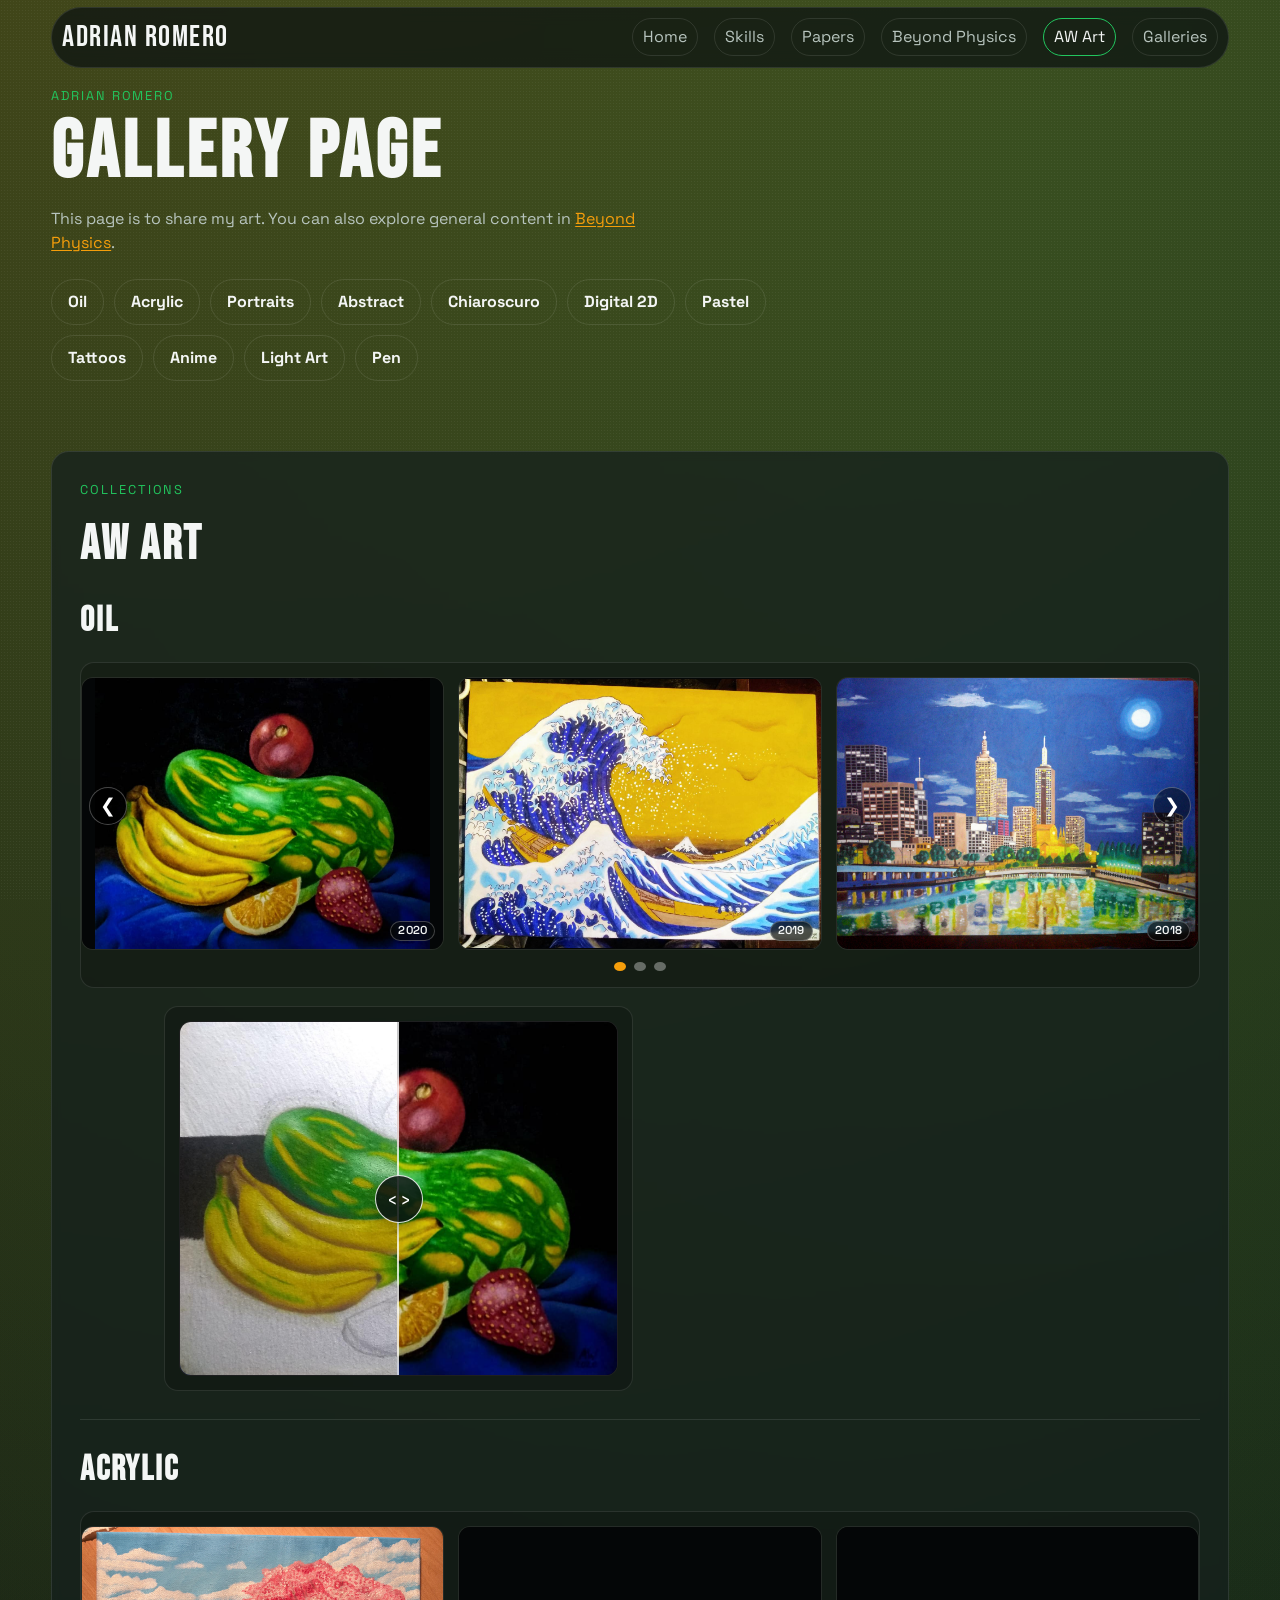
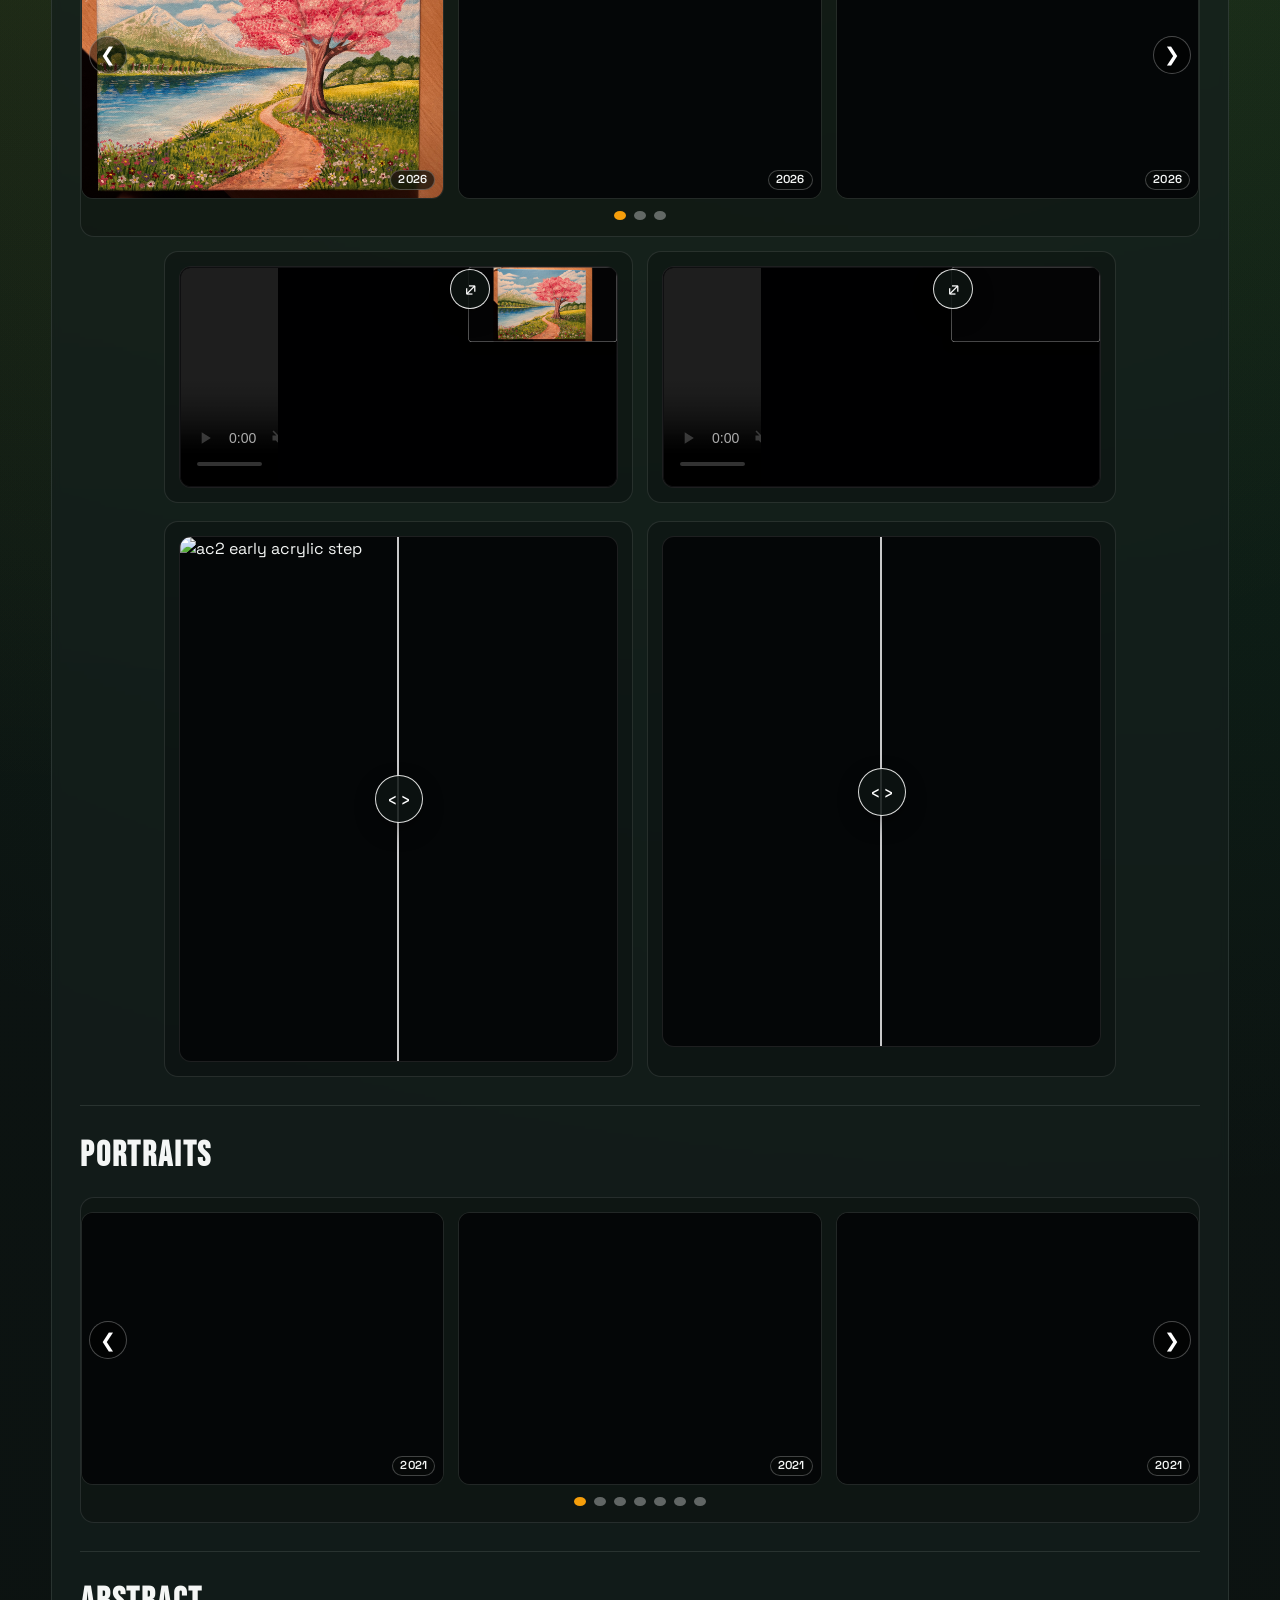
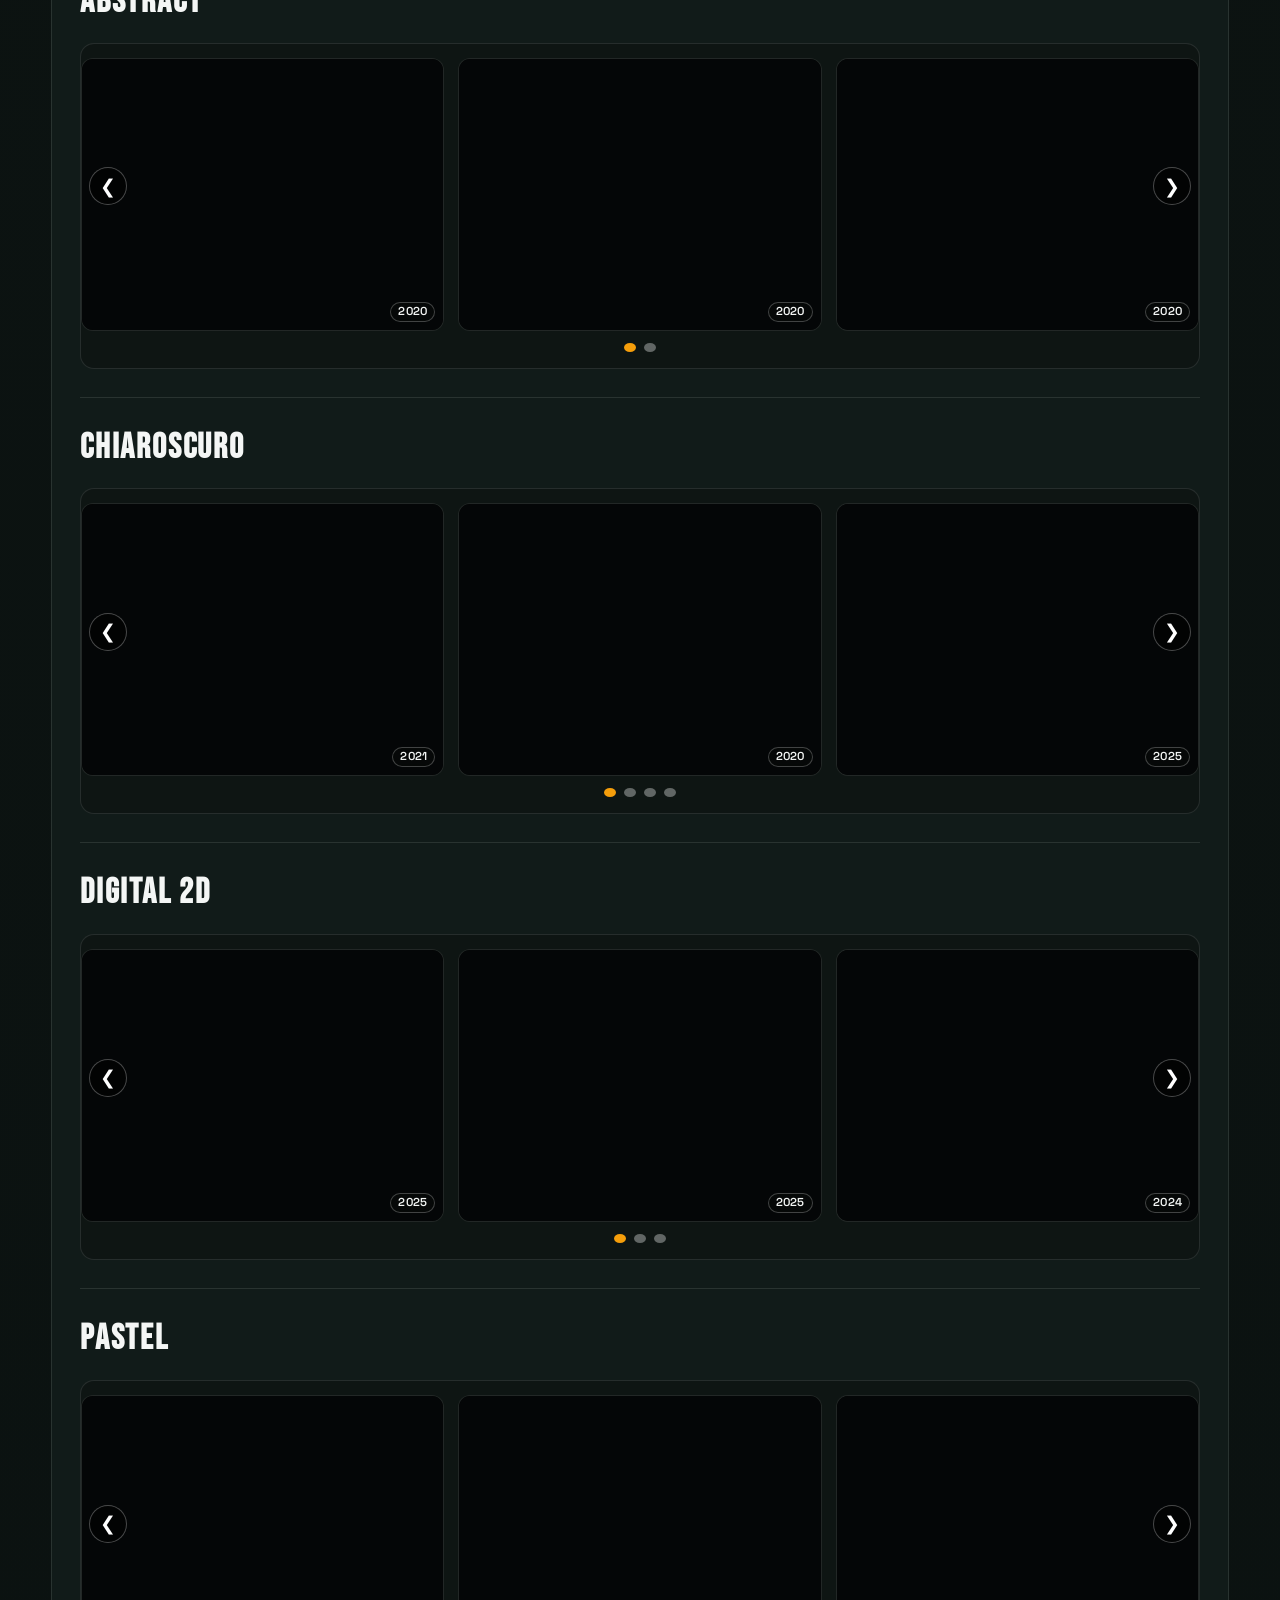
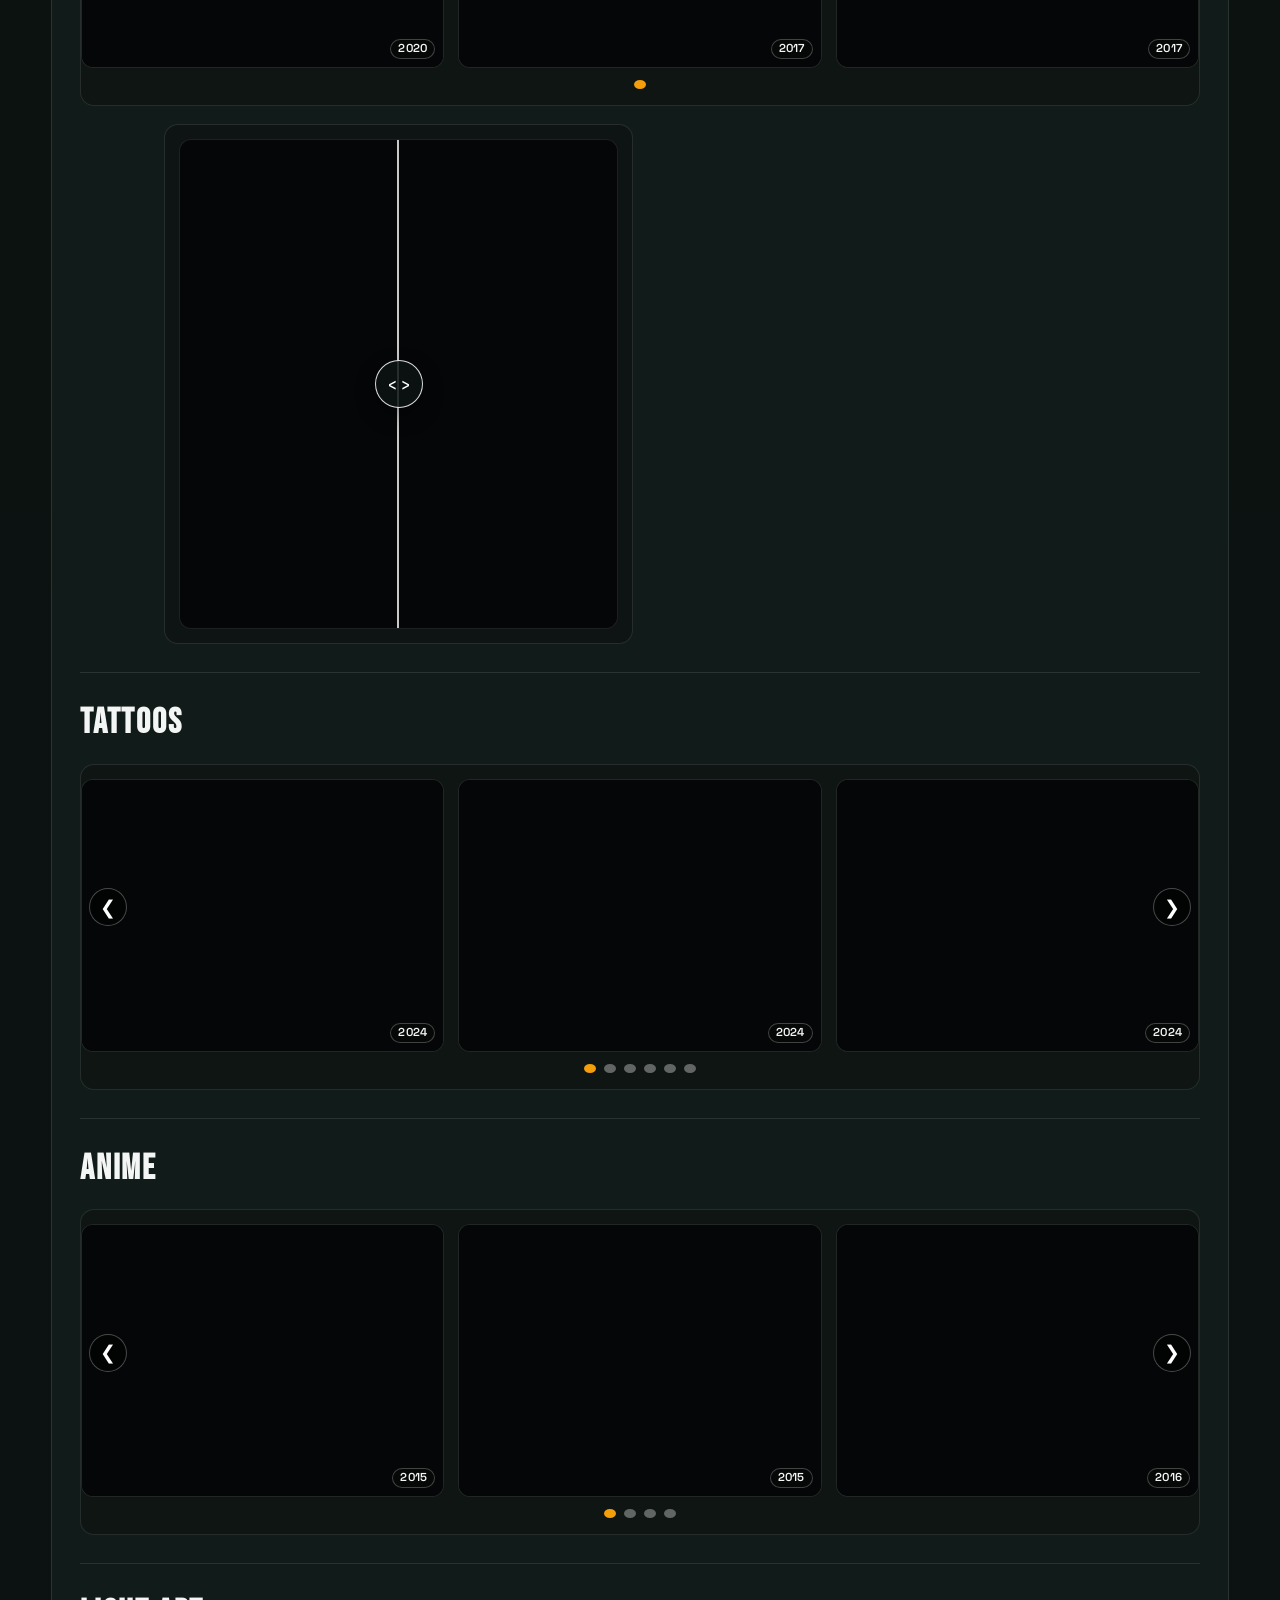
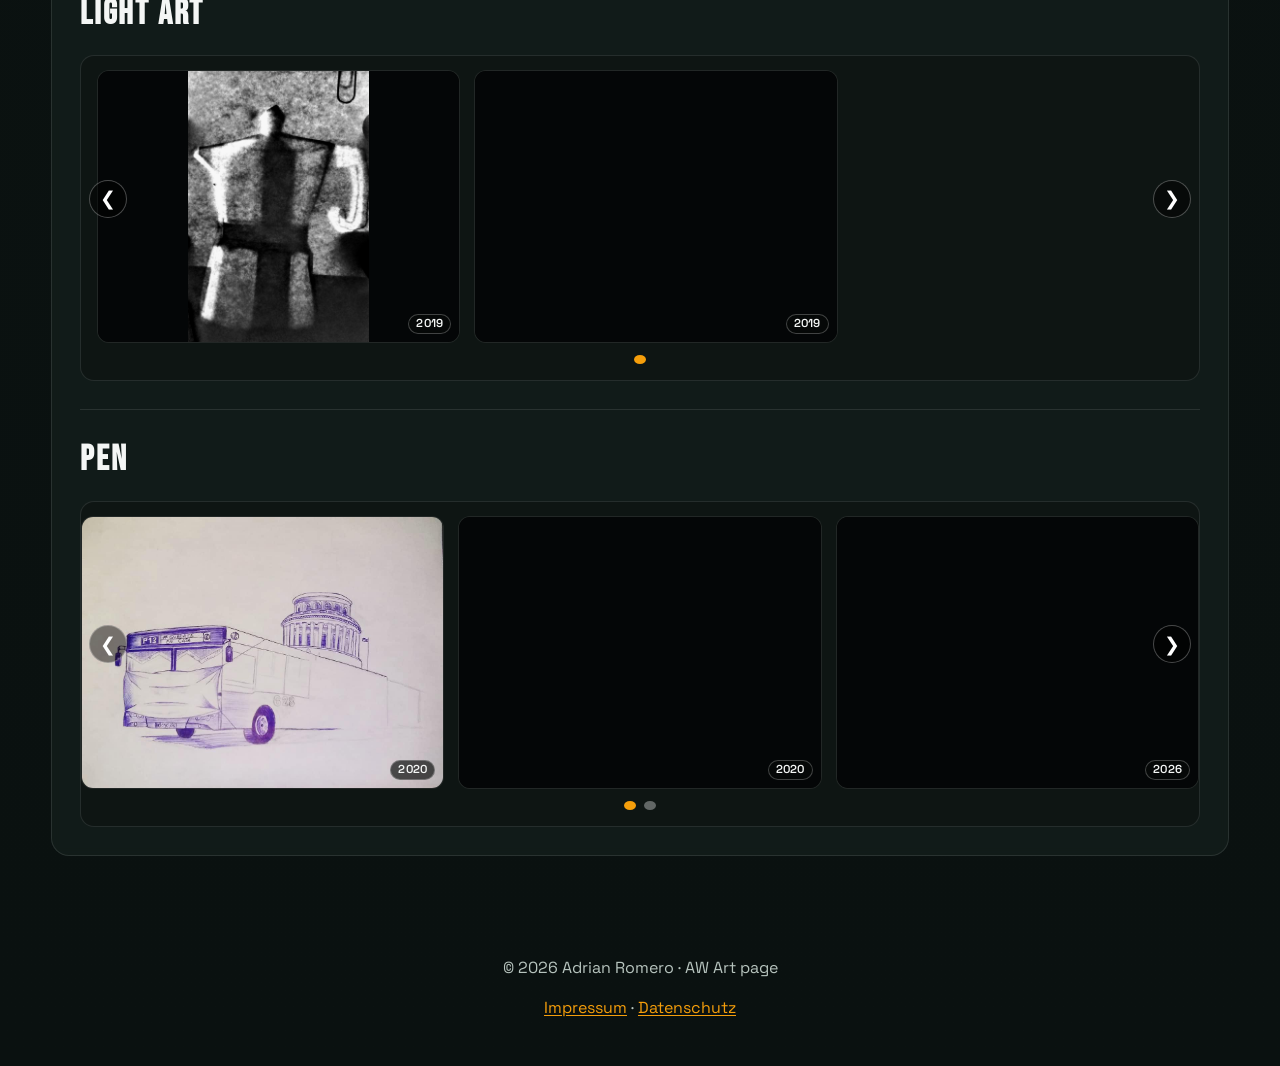
==== arte.html @ 5d820981 "Add files via upload" ====
﻿<!doctype html>
<html lang="en">
<head>
  <meta charset="UTF-8" />
  <meta name="viewport" content="width=device-width, initial-scale=1.0" />
  <title>Adrian Romero | Gallery</title>
  <link rel="preconnect" href="https://fonts.googleapis.com" />
  <link rel="preconnect" href="https://fonts.gstatic.com" crossorigin />
  <link href="https://fonts.googleapis.com/css2?family=Bebas+Neue&family=Space+Grotesk:wght@400;500;700&display=swap" rel="stylesheet" />
  <link rel="stylesheet" href="styles.css?v=20260313-2" />
  <script src="script.js?v=20260220-1" defer></script>
</head>
<body>
  <div class="noise"></div>

  <header class="hero" id="home">
    <nav class="topbar">
      <a class="logo" href="index.html">Adrian Romero</a>
      <div class="menu">
        <a href="index.html">Home</a>
        <a href="skills.html">Skills</a>
        <a href="index.html#papers">Papers</a>
        <a href="beyond-physics.html">Beyond Physics</a>
        <a class="active" href="arte.html">AW Art</a>
        <a href="#galleries">Galleries</a>
      </div>
    </nav>

    <div class="hero-content reveal">
      <p class="eyebrow">Adrian Romero</p>
      <h1>Gallery page</h1>
      <p class="lead">
        This page is to share my art. You can also explore general content in <a class="text-link" href="beyond-physics.html">Beyond Physics</a>.
      </p>
      <div class="button-row">
        <a class="btn btn-ghost" href="#oil">Oil</a>
        <a class="btn btn-ghost" href="#acrylic">Acrylic</a>
        <a class="btn btn-ghost" href="#portraits">Portraits</a>
        <a class="btn btn-ghost" href="#abstract">Abstract</a>
        <a class="btn btn-ghost" href="#chiaroscuro">Chiaroscuro</a>
        <a class="btn btn-ghost" href="#digital-2d">Digital 2D</a>
        <a class="btn btn-ghost" href="#pastel">Pastel</a>
        <a class="btn btn-ghost" href="#tattoos">Tattoos</a>
        <a class="btn btn-ghost" href="#anime">Anime</a>
        <a class="btn btn-ghost" href="#light-art">Light Art</a>
        <a class="btn btn-ghost" href="#pen">Pen</a>
      </div>
    </div>
  </header>

  <main>
    <section class="section reveal" id="galleries">
      <div class="section-heading">
        <p class="eyebrow">Collections</p>
        <h2>AW ART</h>
      </div>

      <div class="gallery-list">
        <article class="gallery-block gallery-chiaroscuro" id="oil">
          <div class="section-heading">
            <h2>Oil</h2>
          </div>
          <div class="carousel" data-autoplay="1800">
            <div class="carousel-window">
              <div class="track">
                <article class="card" data-year="2020"><img data-src="oil3.jpg" src="[data-uri]" alt="Oil 3" loading="lazy" decoding="async" fetchpriority="low" /></article>
                <article class="card" data-year="2019"><img data-src="oil1.jpeg" src="[data-uri]" alt="Oil 1" loading="lazy" decoding="async" fetchpriority="low" /></article>
                <article class="card" data-year="2018"><img data-src="oil2.jpg" src="[data-uri]" alt="Oil 2" loading="lazy" decoding="async" fetchpriority="low" /></article>
                <article class="card" data-year="2018"><img data-src="oil4.jpeg" src="[data-uri]" alt="Oil 2" loading="lazy" decoding="async" fetchpriority="low" /></article>
 
              </div>
            </div>
            <button class="control prev" type="button" aria-label="Previous slide">&#10094;</button>
            <button class="control next" type="button" aria-label="Next slide">&#10095;</button>
            <div class="dots" aria-hidden="true"></div>
          </div>

          <div class="acrylic-process-grid">
            <div class="acrylic-process-compare">
           
              <div class="image-compare" data-start="50">
                <img class="image-compare-after" src="oil3.jpg" alt="ac2 final acrylic painting" loading="lazy" decoding="async" fetchpriority="low" />
                <div class="image-compare-before-wrap">
                  <img class="image-compare-before" src="oil3a.jpeg" alt="ac2 early acrylic step" loading="lazy" decoding="async" fetchpriority="low" />
                </div>
                <input class="image-compare-range" type="range" min="0" max="100" value="50" aria-label="Compare ac2 acrylic process images" />
                <div class="image-compare-handle" aria-hidden="true"></div>
              </div>
            </div>

            
          </div>


        </article>

        <article class="gallery-block gallery-chiaroscuro" id="acrylic">
          <div class="section-heading">
            <h2>Acrylic</h2>
          </div>

          
          <div class="carousel" data-autoplay="1800">
            <div class="carousel-window">
              <div class="track">
                <article class="card" data-year="2026"><img data-src="ac7.jpg" src="[data-uri]" alt="Acrylic 5" loading="lazy" decoding="async" fetchpriority="low" /></article>
                <article class="card" data-year="2026"><img data-src="ac6.jpg" src="[data-uri]" alt="Acrylic 4" loading="lazy" decoding="async" fetchpriority="low" /></article>
                <article class="card" data-year="2026"><img data-src="ac2b.jpeg" src="[data-uri]" alt="Acrylic 2" loading="lazy" decoding="async" fetchpriority="low" /></article>
                <article class="card" data-year="2025"><img data-src="ac1.jpeg" src="[data-uri]" alt="Acrylic 1" loading="lazy" decoding="async" fetchpriority="low" /></article>
                <article class="card" data-year="2025"><img data-src="ac5.jpeg" src="[data-uri]" alt="Acrylic 3" loading="lazy" decoding="async" fetchpriority="low" /></article>
              </div>
            </div>
            <button class="control prev" type="button" aria-label="Previous slide">&#10094;</button>
            <button class="control next" type="button" aria-label="Next slide">&#10095;</button>
            <div class="dots" aria-hidden="true"></div>
          </div>


          <div class="acrylic-media-compare-grid">
            <div class="acrylic-media-compare-test">
              <div class="acrylic-process-compare">
                <div class="video-overlay-compare" data-overlay-start="100">
                  <video class="video-overlay-base acrylic-video" controls preload="metadata" playsinline muted>
                    <source src="ac7.mp4" type="video/mp4" />
                    Your browser does not support the video tag.
                  </video>
                  <img class="video-overlay-image" src="ac7.jpg" alt="Acrylic reference image" loading="lazy" decoding="async" fetchpriority="low" />
                  <input class="video-overlay-range image-compare-range" type="range" min="0" max="100" value="100" aria-label="Ajustar tamaño de imagen sobre video" />
                  <div class="video-overlay-handle image-compare-handle" aria-hidden="true"></div>
                </div>
              </div>
            </div>

            <div class="acrylic-media-compare-test">
              <div class="acrylic-process-compare">
                <div class="video-overlay-compare" data-overlay-start="100">
                  <video class="video-overlay-base acrylic-video" controls preload="metadata" playsinline muted>
                    <source src="oilv2.mp4" type="video/mp4" />
                    Your browser does not support the video tag.
                  </video>
                  <img class="video-overlay-image" src="ac6.jpg" alt="Acrylic reference image" loading="lazy" decoding="async" fetchpriority="low" />
                  <input class="video-overlay-range image-compare-range" type="range" min="0" max="100" value="100" aria-label="Ajustar tamaño de imagen sobre video" />
                  <div class="video-overlay-handle image-compare-handle" aria-hidden="true"></div>
                </div>
              </div>
            </div>
          </div>


          <div class="acrylic-process-grid">
            <div class="acrylic-process-compare">
           
              <div class="image-compare" data-start="50">
                <img class="image-compare-after" src="ac2b.jpeg" alt="ac2 final acrylic painting" loading="lazy" decoding="async" fetchpriority="low" />
                <div class="image-compare-before-wrap">
                  <img class="image-compare-before" src="ac2a.jpeg" alt="ac2 early acrylic step" loading="lazy" decoding="async" fetchpriority="low" />
                </div>
                <input class="image-compare-range" type="range" min="0" max="100" value="50" aria-label="Compare ac2 acrylic process images" />
                <div class="image-compare-handle" aria-hidden="true"></div>
              </div>
            </div>

            <div class="acrylic-process-compare">
            
              <div class="image-compare" data-start="50">
                <img class="image-compare-after" src="ac1.jpeg" alt="ac1 final acrylic painting" loading="lazy" decoding="async" fetchpriority="low" />
                <div class="image-compare-before-wrap">
                  <img class="image-compare-before" src="ac1a.jpeg" alt="ac1 early acrylic step" loading="lazy" decoding="async" fetchpriority="low" />
                </div>
                <input class="image-compare-range" type="range" min="0" max="100" value="50" aria-label="Compare ac1 acrylic process images" />
                <div class="image-compare-handle" aria-hidden="true"></div>
              </div>
            </div>
          </div>

          

          

          
        </article>

        <article class="gallery-block gallery-chiaroscuro" id="portraits">
          <div class="section-heading">
            <h2>Portraits</h2>
          </div>
          <div class="carousel" data-autoplay="1800">
            <div class="carousel-window">
              <div class="track">
                <article class="card" data-year="2021"><img data-src="po1.jpg" src="[data-uri]" alt="Portraits 1" loading="lazy" decoding="async" fetchpriority="low" /></article>
                <article class="card" data-year="2021"><img data-src="po2.jpg" src="[data-uri]" alt="Portraits 2" loading="lazy" decoding="async" fetchpriority="low" /></article>
                <article class="card" data-year="2021"><img data-src="po3.jpg" src="[data-uri]" alt="Portraits 3" loading="lazy" decoding="async" fetchpriority="low" /></article>
                <article class="card" data-year="2021"><img data-src="po4.jpg" src="[data-uri]" alt="Portraits 4" loading="lazy" decoding="async" fetchpriority="low" /></article>
                <article class="card" data-year="2021"><img data-src="po5.jpg" src="[data-uri]" alt="Portraits 5" loading="lazy" decoding="async" fetchpriority="low" /></article>
                <article class="card" data-year="2021"><img data-src="po6.jpg" src="[data-uri]" alt="Portraits 6" loading="lazy" decoding="async" fetchpriority="low" /></article>
                <article class="card" data-year="2021"><img data-src="po7.jpg" src="[data-uri]" alt="Portraits 7" loading="lazy" decoding="async" fetchpriority="low" /></article>
                <article class="card" data-year="2021"><img data-src="po8.jpg" src="[data-uri]" alt="Portraits 8" loading="lazy" decoding="async" fetchpriority="low" /></article>
                <article class="card" data-year="2021"><img data-src="po9.jpg" src="[data-uri]" alt="Portraits 9" loading="lazy" decoding="async" fetchpriority="low" /></article>
              </div>
            </div>
            <button class="control prev" type="button" aria-label="Previous slide">&#10094;</button>
            <button class="control next" type="button" aria-label="Next slide">&#10095;</button>
            <div class="dots" aria-hidden="true"></div>
          </div>
        </article>

        <article class="gallery-block gallery-chiaroscuro" id="abstract">
          <div class="section-heading">
            <h2>Abstract</h2>
          </div>
          <div class="carousel" data-autoplay="1800">
            <div class="carousel-window">
              <div class="track">
                <article class="card" data-year="2020"><img data-src="ab4.jpg" src="[data-uri]" alt="Abstract 1" loading="lazy" decoding="async" fetchpriority="low" /></article>
                <article class="card" data-year="2020"><img data-src="ab2.jpg" src="[data-uri]" alt="Abstract 2" loading="lazy" decoding="async" fetchpriority="low" /></article>
                <article class="card" data-year="2020"><img data-src="ab3.jpg" src="[data-uri]" alt="Abstract 3" loading="lazy" decoding="async" fetchpriority="low" /></article>
                <article class="card" data-year="2020"><img data-src="ab1.jpg" src="[data-uri]" alt="Abstract 4" loading="lazy" decoding="async" fetchpriority="low" /></article>
              </div>
            </div>
            <button class="control prev" type="button" aria-label="Previous slide">&#10094;</button>
            <button class="control next" type="button" aria-label="Next slide">&#10095;</button>
            <div class="dots" aria-hidden="true"></div>
          </div>
        </article>

        <article class="gallery-block gallery-chiaroscuro" id="chiaroscuro">
          <div class="section-heading">
            <h2>Chiaroscuro</h2>
          </div>
          <div class="carousel" data-autoplay="1800">
            <div class="carousel-window">
              <div class="track">
                <article class="card" data-year="2021"><img data-src="bw1.jpg" src="[data-uri]" alt="Chiaroscuro 1" loading="lazy" decoding="async" fetchpriority="low" /></article>
                <article class="card" data-year="2020"><img data-src="bw3.jpg" src="[data-uri]" alt="Chiaroscuro 2" loading="lazy" decoding="async" fetchpriority="low" /></article>
                <article class="card" data-year="2025"><img data-src="bw5.jpeg" src="[data-uri]" alt="Chiaroscuro 5" loading="lazy" decoding="async" fetchpriority="low" /></article>
                <article class="card" data-year="2025"><img data-src="bw6.jpeg" src="[data-uri]" alt="Chiaroscuro 6" loading="lazy" decoding="async" fetchpriority="low" /></article>
                <article class="card" data-year="2019"><img data-src="bw2.jpg" src="[data-uri]" alt="Chiaroscuro 3" loading="lazy" decoding="async" fetchpriority="low" /></article>
                <article class="card" data-year="2015"><img data-src="bw4.jpg" src="[data-uri]" alt="Chiaroscuro 4" loading="lazy" decoding="async" fetchpriority="low" /></article>
              </div>
            </div>
            <button class="control prev" type="button" aria-label="Previous slide">&#10094;</button>
            <button class="control next" type="button" aria-label="Next slide">&#10095;</button>
            <div class="dots" aria-hidden="true"></div>
          </div>
        </article>

        <article class="gallery-block gallery-digital" id="digital-2d">
          <div class="section-heading">
            <h2>Digital 2D</h2>
          </div>
          <div class="carousel" data-autoplay="1800">
            <div class="carousel-window">
              <div class="track">
                <article class="card" data-year="2025"><img data-src="d1.jpg" src="d1.jpg" alt="Digital 2D 1" loading="lazy" decoding="async" fetchpriority="low" /></article>
                <article class="card" data-year="2025"><img data-src="d2.jpg" src="d2.jpg" alt="Digital 2D 2" loading="lazy" decoding="async" fetchpriority="low" /></article>
                <article class="card" data-year="2024"><img data-src="d3.jpg" src="d3.jpg" alt="Digital 2D 3" loading="lazy" decoding="async" fetchpriority="low" /></article>
                <article class="card" data-year="2024"><img data-src="d4.jpg" src="d4.jpg" alt="Digital 2D 4" loading="lazy" decoding="async" fetchpriority="low" /></article>
                <article class="card" data-year="2024"><img data-src="d5.jpg" src="d5.jpg" alt="Digital 2D 5" loading="lazy" decoding="async" fetchpriority="low" /></article>
              </div>
            </div>
            <button class="control prev" type="button" aria-label="Previous slide">&#10094;</button>
            <button class="control next" type="button" aria-label="Next slide">&#10095;</button>
            <div class="dots" aria-hidden="true"></div>
          </div>
        </article>

        <article class="gallery-block gallery-chiaroscuro" id="pastel">
          <div class="section-heading">
            <h2>Pastel</h2>
          </div>
          <div class="carousel" data-autoplay="1800">
            <div class="carousel-window">
              <div class="track">
                <article class="card" data-year="2020"><img data-src="pas1.jpg" src="[data-uri]" alt="Pastel 1" loading="lazy" decoding="async" fetchpriority="low" /></article>
                <article class="card" data-year="2017"><img data-src="pas2.jpg" src="[data-uri]" alt="Pastel 2" loading="lazy" decoding="async" fetchpriority="low" /></article>
                <article class="card" data-year="2017"><img data-src="pas3.jpg" src="[data-uri]" alt="Pastel 3" loading="lazy" decoding="async" fetchpriority="low" /></article>
              </div>
            </div>
            <button class="control prev" type="button" aria-label="Previous slide">&#10094;</button>
            <button class="control next" type="button" aria-label="Next slide">&#10095;</button>
            <div class="dots" aria-hidden="true"></div>
          </div>

          <div class="acrylic-process-grid">
            <div class="acrylic-process-compare">
           
              <div class="image-compare" data-start="50">
                <img class="image-compare-after" src="pas1.jpg" alt="ac2 final acrylic painting" loading="lazy" decoding="async" fetchpriority="low" />
                <div class="image-compare-before-wrap">
                  <img class="image-compare-before" src="pas1a.jpeg" alt="ac2 early acrylic step" loading="lazy" decoding="async" fetchpriority="low" />
                </div>
                <input class="image-compare-range" type="range" min="0" max="100" value="50" aria-label="Compare ac2 acrylic process images" />
                <div class="image-compare-handle" aria-hidden="true"></div>
              </div>
            </div>

            
          </div>
        </article>

        <article class="gallery-block gallery-chiaroscuro" id="tattoos">
          <div class="section-heading">
            <h2>Tattoos</h2>
          </div>
          <div class="carousel" data-autoplay="1800">
            <div class="carousel-window">
              <div class="track">
                <article class="card" data-year="2024"><img data-src="ta3.jpg" src="[data-uri]" alt="Tattoos 1" loading="lazy" decoding="async" fetchpriority="low" /></article>
                <article class="card" data-year="2024"><img data-src="ta6.jpg" src="[data-uri]" alt="Tattoos 2" loading="lazy" decoding="async" fetchpriority="low" /></article>
                <article class="card" data-year="2024"><img data-src="ta5.jpg" src="[data-uri]" alt="Tattoos 3" loading="lazy" decoding="async" fetchpriority="low" /></article>
                <article class="card" data-year="2025"><img data-src="ta1.jpg" src="[data-uri]" alt="Tattoos 4" loading="lazy" decoding="async" fetchpriority="low" /></article>
                <article class="card" data-year="2025"><img data-src="ta2.jpg" src="[data-uri]" alt="Tattoos 5" loading="lazy" decoding="async" fetchpriority="low" /></article>
                <article class="card" data-year="2025"><img data-src="ta4.jpg" src="[data-uri]" alt="Tattoos 6" loading="lazy" decoding="async" fetchpriority="low" /></article>
                <article class="card" data-year="2025"><img data-src="ta7.jpg" src="[data-uri]" alt="Tattoos 7" loading="lazy" decoding="async" fetchpriority="low" /></article>
                <article class="card" data-year="2025"><img data-src="ta8.png" src="[data-uri]" alt="Tattoos 8" loading="lazy" decoding="async" fetchpriority="low" /></article>
              </div>
            </div>
            <button class="control prev" type="button" aria-label="Previous slide">&#10094;</button>
            <button class="control next" type="button" aria-label="Next slide">&#10095;</button>
            <div class="dots" aria-hidden="true"></div>
          </div>
        </article>

        <article class="gallery-block gallery-anime" id="anime">
          <div class="section-heading">
            <h2>Anime</h2>
          </div>
          <div class="carousel" data-autoplay="1800">
            <div class="carousel-window">
              <div class="track">
                <article class="card" data-year="2015"><img data-src="anime1.jpg" src="[data-uri]" alt="Anime 1" loading="lazy" decoding="async" fetchpriority="low" /></article>
                <article class="card" data-year="2015"><img data-src="anime2.jpg" src="[data-uri]" alt="Anime 2" loading="lazy" decoding="async" fetchpriority="low" /></article>
                <article class="card" data-year="2016"><img data-src="anime3.jpg" src="[data-uri]" alt="Anime 3" loading="lazy" decoding="async" fetchpriority="low" /></article>
                <article class="card" data-year="2016"><img data-src="anime4.jpg" src="[data-uri]" alt="Anime 4" loading="lazy" decoding="async" fetchpriority="low" /></article>
                <article class="card" data-year="2016"><img data-src="anime5.jpg" src="[data-uri]" alt="Anime 5" loading="lazy" decoding="async" fetchpriority="low" /></article>
                <article class="card" data-year="2016"><img data-src="anime6.jpg" src="[data-uri]" alt="Anime 6" loading="lazy" decoding="async" fetchpriority="low" /></article>
              </div>
            </div>
            <button class="control prev" type="button" aria-label="Previous slide">&#10094;</button>
            <button class="control next" type="button" aria-label="Next slide">&#10095;</button>
            <div class="dots" aria-hidden="true"></div>
          </div>
        </article>

        <article class="gallery-block gallery-light" id="light-art">
          <div class="section-heading">
            <h2>Light Art</h2>
          </div>
          <div class="carousel" data-autoplay="1800">
            <div class="carousel-window">
              <div class="track">
                <article class="card" data-year="2019"><img data-src="light1.jpg" src="[data-uri]" alt="Light Art 1" loading="lazy" decoding="async" fetchpriority="low" /></article>
                <article class="card" data-year="2019"><img data-src="light2.jpg" src="[data-uri]" alt="Light Art 2" loading="lazy" decoding="async" fetchpriority="low" /></article>
              </div>
            </div>
            <button class="control prev" type="button" aria-label="Previous slide">&#10094;</button>
            <button class="control next" type="button" aria-label="Next slide">&#10095;</button>
            <div class="dots" aria-hidden="true"></div>
          </div>
        </article>

        <article class="gallery-block gallery-chiaroscuro" id="pen">
          <div class="section-heading">
            <h2>Pen</h2>
          </div>
          <div class="carousel" data-autoplay="1800">
            <div class="carousel-window">
              <div class="track">
                <article class="card" data-year="2020"><img data-src="pen2.jpeg" src="[data-uri]" alt="Pen 1" loading="lazy" decoding="async" fetchpriority="low" /></article>
                <article class="card" data-year="2020"><img data-src="pen1.jpg" src="[data-uri]" alt="Pen 2" loading="lazy" decoding="async" fetchpriority="low" /></article>
                 <article class="card" data-year="2026"><img data-src="pen4.jpg" src="[data-uri]" alt="Pen 3" loading="lazy" decoding="async" fetchpriority="low" /></article>
                  <article class="card" data-year="2026"><img data-src="pen3.jpg" src="[data-uri]" alt="Pen 4" loading="lazy" decoding="async" fetchpriority="low" /></article>
              </div>
            </div>
            <button class="control prev" type="button" aria-label="Previous slide">&#10094;</button>
            <button class="control next" type="button" aria-label="Next slide">&#10095;</button>
            <div class="dots" aria-hidden="true"></div>
          </div>
        </article>
      </div>
    </section>

  </main>

  <footer>
    <p>&copy; 2026 Adrian Romero &middot; AW Art page</p>
    <p><a class="text-link" href="impressum.html">Impressum</a> &middot; <a class="text-link" href="datenschutz.html">Datenschutz</a></p>
  </footer>
</body>
</html>
---- styles.css ----
﻿:root {
  --bg: #0d1412;
  --bg-soft: #15201d;
  --card: rgba(21, 32, 29, 0.74);
  --line: rgba(255, 255, 255, 0.1);
  --text: #f4f6f5;
  --muted: #b7c4be;
  --accent: #f59e0b;
  --accent-2: #22c55e;
  --radius: 18px;
}

* {
  box-sizing: border-box;
}

html,
body {
  margin: 0;
  padding: 0;
}

body {
  font-family: "Space Grotesk", sans-serif;
  color: var(--text);
  background:
    radial-gradient(circle at 15% -10%, rgba(245, 158, 11, 0.28), transparent 38%),
    radial-gradient(circle at 80% 2%, rgba(34, 197, 94, 0.24), transparent 36%),
    linear-gradient(180deg, #0d1412 0%, #0a1110 100%);
  min-height: 100vh;
  line-height: 1.5;
  overflow-x: hidden;
}

.noise {
  position: fixed;
  inset: 0;
  pointer-events: none;
  opacity: 0.05;
  background-image: radial-gradient(#ffffff 0.5px, transparent 0.5px);
  background-size: 3px 3px;
  z-index: -1;
}

h1,
h2,
.logo {
  font-family: "Bebas Neue", cursive;
  letter-spacing: 0.05em;
  margin: 0;
}

h3 {
  margin: 0;
  font-size: 1.15rem;
}

a {
  color: inherit;
  text-decoration: none;
}

.hero {
  padding: 86px clamp(20px, 4vw, 56px) 70px;
}

.topbar {
  position: fixed;
  top: 7px;
  left: clamp(20px, 4vw, 56px);
  right: clamp(20px, 4vw, 56px);
  z-index: 1000;
  display: flex;
  justify-content: space-between;
  align-items: center;
  gap: 12px;
  margin-bottom: 0;
  padding: 7px 10px;
  border: 1px solid var(--line);
  border-radius: 999px;
  background: rgba(13, 20, 18, 0.74);
  backdrop-filter: blur(8px);
  -webkit-backdrop-filter: blur(8px);
}

.logo {
  font-size: clamp(1.28rem, 2.55vw, 1.87rem);
  flex: 0 0 auto;
}

.menu {
  display: flex;
  flex: 1 1 auto;
  justify-content: flex-end;
  min-width: 0;
  gap: 16px;
  flex-wrap: nowrap;
  overflow-x: auto;
  scrollbar-width: none;
  -ms-overflow-style: none;
}

.menu::-webkit-scrollbar {
  display: none;
}

.menu a {
  color: var(--muted);
  border: 1px solid var(--line);
  padding: 6px 10px;
  border-radius: 999px;
  transition: transform 0.2s ease, border-color 0.2s ease;
}

.menu a:hover {
  border-color: var(--accent);
  transform: translateY(-2px);
}

.menu a.active {
  border-color: var(--accent-2);
  color: var(--text);
}

.hero-content {
  max-width: 760px;
}

.hero-grid {
  display: grid;
  gap: 22px;
}

.hero-text {
  max-width: 760px;
}

.hero-name {
  font-size: clamp(2rem, 6vw, 4rem);
  line-height: 0.95;
}

.profile-card {
  background: rgba(0, 0, 0, 0.34);
  border: 1px solid var(--line);
  border-radius: var(--radius);
  padding: 14px;
}

.profile-photo {
  width: 100%;
  aspect-ratio: 4 / 4;
  border-radius: 12px;
  object-fit: cover;
  border: 1px solid var(--line);
  margin-bottom: 10px;
}

.profile-card p {
  color: var(--muted);
  margin: 8px 0 0;
  font-size: 0.95rem;
}

.profile-list {
  margin: 10px 0 0;
  padding-left: 18px;
  color: var(--muted);
  display: grid;
  gap: 6px;
  font-size: 0.94rem;
}

.profile-list.compact {
  margin-top: 0;
}

.eyebrow {
  color: var(--accent-2);
  text-transform: uppercase;
  font-size: 0.8rem;
  letter-spacing: 0.15em;
  margin: 0 0 10px;
}

h1 {
  font-size: clamp(2.3rem, 7vw, 5rem);
  line-height: 0.95;
  margin-bottom: 16px;
}

.lead {
  max-width: 65ch;
  color: var(--muted);
  margin-bottom: 24px;
}

.button-row {
  display: flex;
  flex-wrap: wrap;
  gap: 10px;
}

.hero-random-quote {
  margin: 14px 0 0;
  color: var(--muted);
  font-size: 0.95rem;
  font-style: italic;
  line-height: 1.45;
  max-width: 62ch;
}

.btn {
  display: inline-block;
  background: linear-gradient(125deg, var(--accent), #f97316);
  color: #1b1b1b;
  font-weight: 700;
  padding: 10px 16px;
  border-radius: 999px;
  border: none;
}

.btn:hover {
  filter: brightness(1.05);
}

.btn-secondary {
  background: linear-gradient(125deg, var(--accent-2), #84cc16);
}

.btn-ghost {
  background: transparent;
  color: var(--text);
  border: 1px solid var(--line);
}

.publications-cta {
  display: flex;
  justify-content: center;
  margin-top: 10px;
}

.btn-publications {
  background: linear-gradient(135deg, #ff9a1f, #ff7a00);
  color: #1a1a1a;
  border: none;
  border-radius: 999px;
  padding: 14px 34px;
  font-size: 1.1rem;
  font-weight: 700;
  box-shadow: 0 10px 28px rgba(255, 122, 0, 0.35);
}

.xima-actions .btn {
  border: 1px solid transparent;
}

.xima-actions .xima-btn-official {
  background: linear-gradient(125deg, #22d3ee, #0ea5e9);
  color: #06253a;
}

.xima-actions .xima-btn-play {
  background: linear-gradient(125deg, #84cc16, #22c55e);
  color: #132b09;
}

.xima-actions .xima-btn-videos {
  background: linear-gradient(125deg, #fb7185, #f97316);
  color: #3a0f0f;
}

.xima-actions .xima-btn-bookweb {
  background: linear-gradient(125deg, #c084fc, #8b5cf6);
  color: #210a3c;
}

.xima-actions .xima-btn-book {
  background: linear-gradient(125deg, #facc15, #f59e0b);
  color: #352307;
}

main {
  padding: 0 clamp(20px, 4vw, 56px) 70px;
  display: grid;
  gap: 42px;
}

.section {
  background: var(--card);
  backdrop-filter: blur(4px);
  border: 1px solid var(--line);
  border-radius: var(--radius);
  padding: clamp(16px, 3vw, 28px);
}

.section-heading {
  margin-bottom: 14px;
}

.section-note {
  color: var(--muted);
  margin: 6px 0 18px;
}

.hub-grid {
  display: grid;
  gap: 12px;
}

.hub-card {
  padding: 14px;
  border: 1px solid var(--line);
  border-radius: 12px;
  background: rgba(0, 0, 0, 0.25);
}

.hub-card h3 {
  margin-top: 4px;
}

.hub-card p {
  margin: 8px 0;
  color: var(--muted);
}

.media-grid {
  display: grid;
  gap: 12px;
}

.media-card {
  padding: 14px;
  border: 1px solid var(--line);
  border-radius: 12px;
  background: rgba(0, 0, 0, 0.25);
}

.media-card h3 {
  margin-top: 10px;
}

.media-card p {
  margin: 8px 0 0;
  color: var(--muted);
}

.media-video {
  width: 100%;
  aspect-ratio: 16 / 9;
  border: 1px solid var(--line);
  border-radius: 10px;
  background: #000;
}

.media-cover {
  display: block;
  object-fit: cover;
  object-position: center;
}

.section-media-contain .media-video {
  object-fit: contain;
  background: rgba(5, 6, 7, 0.92);
}

.mono {
  font-family: ui-monospace, SFMono-Regular, Menlo, monospace;
}

.text-link {
  color: var(--accent);
  text-decoration: underline;
  text-underline-offset: 2px;
}

.kpi-grid {
  display: grid;
  gap: 12px;
}

.kpi {
  padding: 14px;
  border: 1px solid var(--line);
  border-radius: 12px;
  background: rgba(0, 0, 0, 0.25);
}

.kpi p {
  margin: 8px 0 0;
  color: var(--muted);
}

.papers-grid {
  display: grid;
  gap: 12px;
}

.paper-card {
  padding: 14px;
  border: 1px solid var(--line);
  border-radius: 12px;
  background: rgba(0, 0, 0, 0.25);
}

.paper-card h3 {
  margin-top: 4px;
}

.paper-card p {
  margin: 8px 0;
  color: var(--muted);
}

.paper-meta {
  font-size: 0.86rem;
  letter-spacing: 0.04em;
  color: var(--accent-2) !important;
  text-transform: uppercase;
}

.paper-links {
  display: flex;
  gap: 12px;
  flex-wrap: wrap;
}
.posters-grid {
  display: grid;
  gap: 12px;
  grid-template-columns: repeat(2, minmax(0, 1fr));
}

.poster-card {
  padding: 14px;
  border: 1px solid var(--line);
  border-radius: 12px;
  background: rgba(0, 0, 0, 0.25);
  display: grid;
  gap: 10px;
}

.poster-image-link {
  display: block;
  border: 1px solid var(--line);
  border-radius: 10px;
  overflow: hidden;
  background: rgba(5, 6, 7, 0.92);
}

.poster-image {
  width: 100%;
  aspect-ratio: 3 / 4;
  display: block;
  object-fit: contain;
  background: rgba(5, 6, 7, 0.92);
}

.poster-meta {
  margin: 0;
  color: var(--muted);
}

.talks-grid {
  display: grid;
  gap: 12px;
  grid-template-columns: repeat(2, minmax(0, 1fr));
}

.talk-card {
  padding: 14px;
  border: 1px solid var(--line);
  border-radius: 12px;
  background: rgba(0, 0, 0, 0.25);
  display: grid;
  gap: 10px;
}

.talk-preview-image {
  width: 100%;
  min-height: clamp(220px, 28vw, 380px);
  border: 1px solid var(--line);
  border-radius: 10px;
  display: block;
  object-fit: contain;
  background: rgba(5, 6, 7, 0.92);
}

.talk-meta {
  margin: 0;
  color: var(--muted);
}

.split-note {
  display: grid;
  gap: 8px;
}

.xima-book {
  display: grid;
  gap: 12px;
  margin: 14px 0 12px;
}

.xima-book-cover {
  width: 100%;
  max-width: 320px;
  aspect-ratio: 3 / 4;
  display: block;
  object-fit: contain;
  border: 1px solid var(--line);
  border-radius: 12px;
  background: rgba(5, 6, 7, 0.92);
  padding: 10px;
  justify-self: center;
}

.xima-media-carousel {
  margin: 8px 0 14px;
}

.xima-media-link {
  display: block;
  color: inherit;
  text-decoration: none;
}

h2 {
  font-size: clamp(1.8rem, 5vw, 3rem);
}

.gallery-list {
  display: grid;
  gap: 28px;
}

.gallery-block + .gallery-block {
  border-top: 1px solid var(--line);
  padding-top: 24px;
}

.gallery-block .section-heading h2 {
  font-size: clamp(1.5rem, 4vw, 2.2rem);
}

.gallery-digital .card img,
.gallery-anime .card img,
.gallery-chiaroscuro .card img,
.gallery-light .card img {
  object-fit: contain;
  background: rgba(5, 6, 7, 0.92);
}

.carousel {
  --visible-cards: 2;
  --gap: 12px;
  position: relative;
  border-radius: 14px;
  border: 1px solid var(--line);
  background: rgba(0, 0, 0, 0.2);
  padding: 14px 0 16px;
}

.carousel-window {
  overflow-x: auto;
  overflow-y: hidden;
  padding: 0 16px;
  scrollbar-width: none;
  -webkit-overflow-scrolling: touch;
  scroll-snap-type: x mandatory;
}

.carousel-window::-webkit-scrollbar {
  display: none;
}

.js-ready .carousel-window {
  overflow: hidden;
}

.track {
  display: flex;
  gap: var(--gap);
  transition: transform 0.28s ease;
  will-change: transform;
  width: max-content;
}

.js-ready .track {
  width: auto;
}

.card {
  position: relative;
  flex: 0 0 50%;
  flex: 0 0 calc((100% - (var(--visible-cards) - 1) * var(--gap)) / var(--visible-cards));
  min-width: 0;
  border-radius: 12px;
  border: 1px solid var(--line);
  overflow: hidden;
  background: rgba(0, 0, 0, 0.28);
  scroll-snap-align: start;
}

.card img {
  width: 100%;
  aspect-ratio: 4 / 3;
  display: block;
  object-fit: cover;
  background: linear-gradient(135deg, rgba(255, 255, 255, 0.08), rgba(255, 255, 255, 0.02));
}

.carousel-contain .card img {
  object-fit: contain;
  background: rgba(5, 6, 7, 0.92);
}

.card img[data-loaded="false"] {
  filter: blur(8px);
  transform: scale(1.015);
}

.card img[data-loaded="true"] {
  filter: blur(0);
  transform: none;
  transition: filter 0.3s ease, transform 0.3s ease;
}

.lightbox-trigger {
  cursor: zoom-in;
}

body.lightbox-open {
  overflow: hidden;
}

.lightbox {
  position: fixed;
  inset: 0;
  z-index: 1000;
  display: grid;
  place-items: center;
  padding: clamp(12px, 3vw, 26px);
}

.lightbox[hidden] {
  display: none;
}

.lightbox-backdrop {
  position: absolute;
  inset: 0;
  background: rgba(6, 8, 9, 0.8);
  backdrop-filter: blur(4px);
}

.lightbox-dialog {
  position: relative;
  z-index: 2;
  width: min(1200px, 100%);
  display: grid;
  grid-template-columns: 56px minmax(0, 1fr) 56px;
  align-items: center;
  gap: clamp(8px, 2vw, 16px);
}

.lightbox-figure {
  margin: 0;
  border-radius: 12px;
  overflow: hidden;
  border: 1px solid var(--line);
  background: rgba(0, 0, 0, 0.45);
}

.lightbox-image {
  width: 100%;
  max-height: min(82vh, 900px);
  display: block;
  object-fit: contain;
  background: #000;
}

.lightbox-caption {
  margin: 0;
  padding: 10px 12px;
  color: var(--muted);
  text-align: center;
  font-size: 0.92rem;
}

.lightbox-nav,
.lightbox-close {
  border: 1px solid rgba(255, 255, 255, 0.28);
  background: rgba(0, 0, 0, 0.58);
  color: #fff;
  border-radius: 999px;
  cursor: pointer;
}

.lightbox-nav {
  width: 48px;
  height: 48px;
  font-size: 1.4rem;
}

.lightbox-nav:disabled {
  opacity: 0.4;
  cursor: not-allowed;
}

.lightbox-close {
  position: absolute;
  top: -12px;
  right: -12px;
  width: 40px;
  height: 40px;
  font-size: 1.4rem;
  line-height: 1;
  z-index: 3;
}

.caption {
  margin: 0;
  padding: 10px 11px;
  color: var(--muted);
  font-size: 0.9rem;
}

.control {
  position: absolute;
  top: 44%;
  transform: translateY(-50%);
  width: 38px;
  height: 38px;
  border: 1px solid rgba(255, 255, 255, 0.28);
  border-radius: 50%;
  background: rgba(0, 0, 0, 0.45);
  color: white;
  font-size: 1.2rem;
  cursor: pointer;
  z-index: 2;
}

.control.prev {
  left: 8px;
}

.control.next {
  right: 8px;
}

.dots {
  margin-top: 12px;
  display: flex;
  justify-content: center;
  gap: 8px;
}

.dot {
  width: 9px;
  height: 9px;
  border-radius: 50%;
  border: none;
  background: rgba(255, 255, 255, 0.35);
  cursor: pointer;
}

.dot.active {
  background: var(--accent);
}

.contact p {
  color: var(--muted);
  max-width: 65ch;
}

footer {
  padding: 14px 20px 30px;
  text-align: center;
  color: var(--muted);
}

.reveal {
  opacity: 0;
  transform: translateY(10px);
  animation: reveal 0.7s ease forwards;
}

@keyframes reveal {
  to {
    opacity: 1;
    transform: translateY(0);
  }
}

@media (min-width: 860px) {
  .hero-grid {
    grid-template-columns: minmax(0, 1fr) 320px;
    align-items: start;
  }

  .hub-grid {
    grid-template-columns: repeat(2, minmax(0, 1fr));
  }

  .media-grid {
    grid-template-columns: repeat(2, minmax(0, 1fr));
  }

  .split-note {
    grid-template-columns: repeat(2, minmax(0, 1fr));
    align-items: start;
  }

  .xima-book {
    grid-template-columns: minmax(220px, 320px) minmax(0, 1fr);
    align-items: start;
  }

  .xima-book-cover {
    max-width: none;
    justify-self: stretch;
  }

  .xima-book .hub-grid {
    grid-template-columns: repeat(2, minmax(0, 1fr));
  }

  .kpi-grid,
  .papers-grid {
    grid-template-columns: repeat(3, minmax(0, 1fr));
  }

  .posters-grid {
    grid-template-columns: repeat(2, minmax(0, 1fr));
  }

  .talks-grid {
    grid-template-columns: repeat(2, minmax(0, 1fr));
  }
}



@media (min-width: 1200px) {
  .hub-grid {
    grid-template-columns: repeat(4, minmax(0, 1fr));
  }

  .xima-book .hub-grid {
    grid-template-columns: repeat(2, minmax(0, 1fr));
  }

  .media-grid {
    grid-template-columns: repeat(3, minmax(0, 1fr));
  }

  .posters-grid {
    grid-template-columns: repeat(4, minmax(0, 1fr));
  }

  .talks-grid {
    grid-template-columns: repeat(2, minmax(0, 1fr));
  }
}

@media (min-width: 960px) {
  .card {
    flex-basis: 33.3333%;
  }

  .carousel {
    --visible-cards: 3;
    --gap: 14px;
    max-width: 1120px;
    margin-inline: auto;
  }
}

@media (max-width: 760px) {
  .posters-grid,
  .talks-grid {
    grid-template-columns: 1fr;
  }
  .hero {
    padding-top: 128px;
  }

  .topbar {
    top: 7px;
    left: 12px;
    right: 12px;
    border-radius: 16px;
    padding: 8px;
    gap: 7px;
    flex-wrap: wrap;
  }

  .topbar .logo {
    width: 100%;
    font-size: clamp(1.15rem, 6vw, 1.49rem);
  }

  .menu {
    width: 100%;
    justify-content: flex-start;
    gap: 8px;
    padding-bottom: 2px;
  }

  .menu a {
    font-size: 0.88rem;
  }

  .carousel {
    --gap: 10px;
  }

  .carousel-window {
    padding: 0 12px;
  }

  .card img {
    max-height: 220px;
  }

  .control {
    width: 34px;
    height: 34px;
    font-size: 1.1rem;
  }

  .lightbox-dialog {
    grid-template-columns: 42px minmax(0, 1fr) 42px;
    gap: 8px;
  }

  .lightbox-nav {
    width: 40px;
    height: 40px;
    font-size: 1.2rem;
  }

  .lightbox-close {
    top: -8px;
    right: -2px;
  }

  .lightbox-image {
    max-height: 72vh;
  }
}

@media (prefers-reduced-motion: reduce) {
  .track {
    transition: none;
  }

  .reveal {
    opacity: 1;
    transform: none;
    animation: none;
  }
}


















.acrylic-process-grid {
  width: 85%;
  margin: 18px auto 0;
  display: grid;
  grid-template-columns: repeat(2, minmax(0, 1fr));
  gap: 14px;
}


.acrylic-process-compare {
  border: 1px solid var(--line);
  border-radius: 14px;
  padding: 14px;
  background: rgba(0, 0, 0, 0.22);
}

.acrylic-process-compare .section-note {
  margin: 0 0 12px;
}

.image-compare {
  position: relative;
  max-width: 1120px;
  margin: 0 auto;
  border-radius: 12px;
  overflow: hidden;
  border: 1px solid var(--line);
  background: rgba(5, 6, 7, 0.92);
}

.image-compare-after {
  display: block;
  width: 100%;
  height: auto;
  user-select: none;
  -webkit-user-drag: none;
}

.image-compare-before-wrap {
  position: absolute;
  top: 0;
  left: 0;
  bottom: 0;
  width: 50%;
  overflow: hidden;
  border-right: 2px solid rgba(255, 255, 255, 0.78);
}

.image-compare-before {
  display: block;
  width: var(--compare-image-width, 100%);
  max-width: none;
  height: auto;
  user-select: none;
  -webkit-user-drag: none;
}

.image-compare-range {
  position: absolute;
  inset: 0;
  width: 100%;
  height: 100%;
  margin: 0;
  opacity: 0;
  cursor: ew-resize;
  z-index: 4;
}

.image-compare-handle {
  position: absolute;
  top: 50%;
  left: 50%;
  width: 48px;
  height: 48px;
  border-radius: 50%;
  border: 1px solid rgba(255, 255, 255, 0.85);
  background: rgba(13, 20, 18, 0.86);
  color: #fff;
  display: grid;
  place-items: center;
  pointer-events: none;
  transform: translate(-50%, -50%);
  z-index: 3;
  box-shadow: 0 8px 20px rgba(0, 0, 0, 0.35);
}

.image-compare-handle::before {
  content: "\2039\2009\203A";
  font-size: 1.22rem;
  line-height: 1;
}

@media (max-width: 760px) {
  .acrylic-process-grid {
    width: 100%;
    grid-template-columns: 1fr;
    gap: 12px;
  }

  .image-compare-handle {
    width: 42px;
    height: 42px;
  }
}

.card-year {
  position: absolute;
  right: 8px;
  bottom: 8px;
  padding: 3px 7px;
  border-radius: 999px;
  border: 1px solid rgba(255, 255, 255, 0.24);
  background: rgba(8, 11, 10, 0.68);
  color: #f4f6f5;
  font-size: 0.72rem;
  line-height: 1;
  font-weight: 600;
  letter-spacing: 0.02em;
  backdrop-filter: blur(2px);
  -webkit-backdrop-filter: blur(2px);
  pointer-events: none;
}

@media (max-width: 760px) {
  .card-year {
    right: 6px;
    bottom: 6px;
    padding: 2px 6px;
    font-size: 0.67rem;
  }
}

.acrylic-video-grid {
  width: 85%;
  margin: 14px auto 0;
  display: grid;
  grid-template-columns: repeat(2, minmax(0, 1fr));
  gap: 14px;
}

.acrylic-video-item {
  border: 1px solid var(--line);
  border-radius: 14px;
  padding: 10px;
  background: rgba(0, 0, 0, 0.22);
}

.acrylic-video {
  width: 100%;
  display: block;
  border: 1px solid var(--line);
  border-radius: 10px;
  background: rgba(5, 6, 7, 0.92);
}

@media (max-width: 760px) {
  .acrylic-video-grid {
    width: 100%;
    grid-template-columns: 1fr;
    gap: 12px;
  }
}

.acrylic-media-compare-test {
  width: 85%;
  margin: 14px auto 0;
}

.acrylic-media-compare-grid {
  width: 85%;
  margin: 14px auto 0;
  display: grid;
  grid-template-columns: repeat(2, minmax(0, 1fr));
  gap: 14px;
  align-items: start;
}

.acrylic-media-compare-grid .acrylic-media-compare-test {
  width: 100%;
  margin: 0;
}

.video-overlay-compare {
  position: relative;
  max-width: 1120px;
  margin: 0 auto;
  border-radius: 12px;
  overflow: hidden;
  border: 1px solid var(--line);
  background: rgba(5, 6, 7, 0.92);
}

.video-overlay-compare::before {
  content: "";
  position: absolute;
  inset: 0;
  background: rgba(0, 0, 0, 0.34);
  pointer-events: none;
  z-index: 1;
}

.video-overlay-base {
  width: 100%;
  display: block;
  position: relative;
  z-index: 0;
  filter: contrast(1.08) saturate(1.03);
}

.video-overlay-image {
  position: absolute;
  inset: 0;
  width: 100%;
  height: 100%;
  object-fit: contain;
  background: rgba(5, 6, 7, 0.82);
  transform-origin: top right;
  transform: scale(var(--overlay-scale, 0.34));
  border: 1px solid rgba(255, 255, 255, 0.72);
  border-radius: 10px;
  box-shadow: 0 10px 24px rgba(0, 0, 0, 0.45);
  transition: transform 120ms linear, border-radius 120ms linear, border-width 120ms linear, box-shadow 120ms linear;
  z-index: 2;
  pointer-events: none;
}

.video-overlay-range {
  cursor: nwse-resize;
  pointer-events: none;
}

.video-overlay-handle {
  width: 40px;
  height: 40px;
  z-index: 5;
  pointer-events: auto;
  cursor: nwse-resize;
  touch-action: none;
}

.video-overlay-handle::before {
  content: "\2194";
  display: inline-block;
  transform: rotate(-45deg);
  font-size: 1.08rem;
}

@media (max-width: 760px) {
  .acrylic-media-compare-test {
    width: 100%;
  }

  .acrylic-media-compare-grid {
    width: 100%;
    grid-template-columns: 1fr;
    gap: 12px;
  }

  .video-overlay-handle {
    width: 36px;
    height: 36px;
  }
}
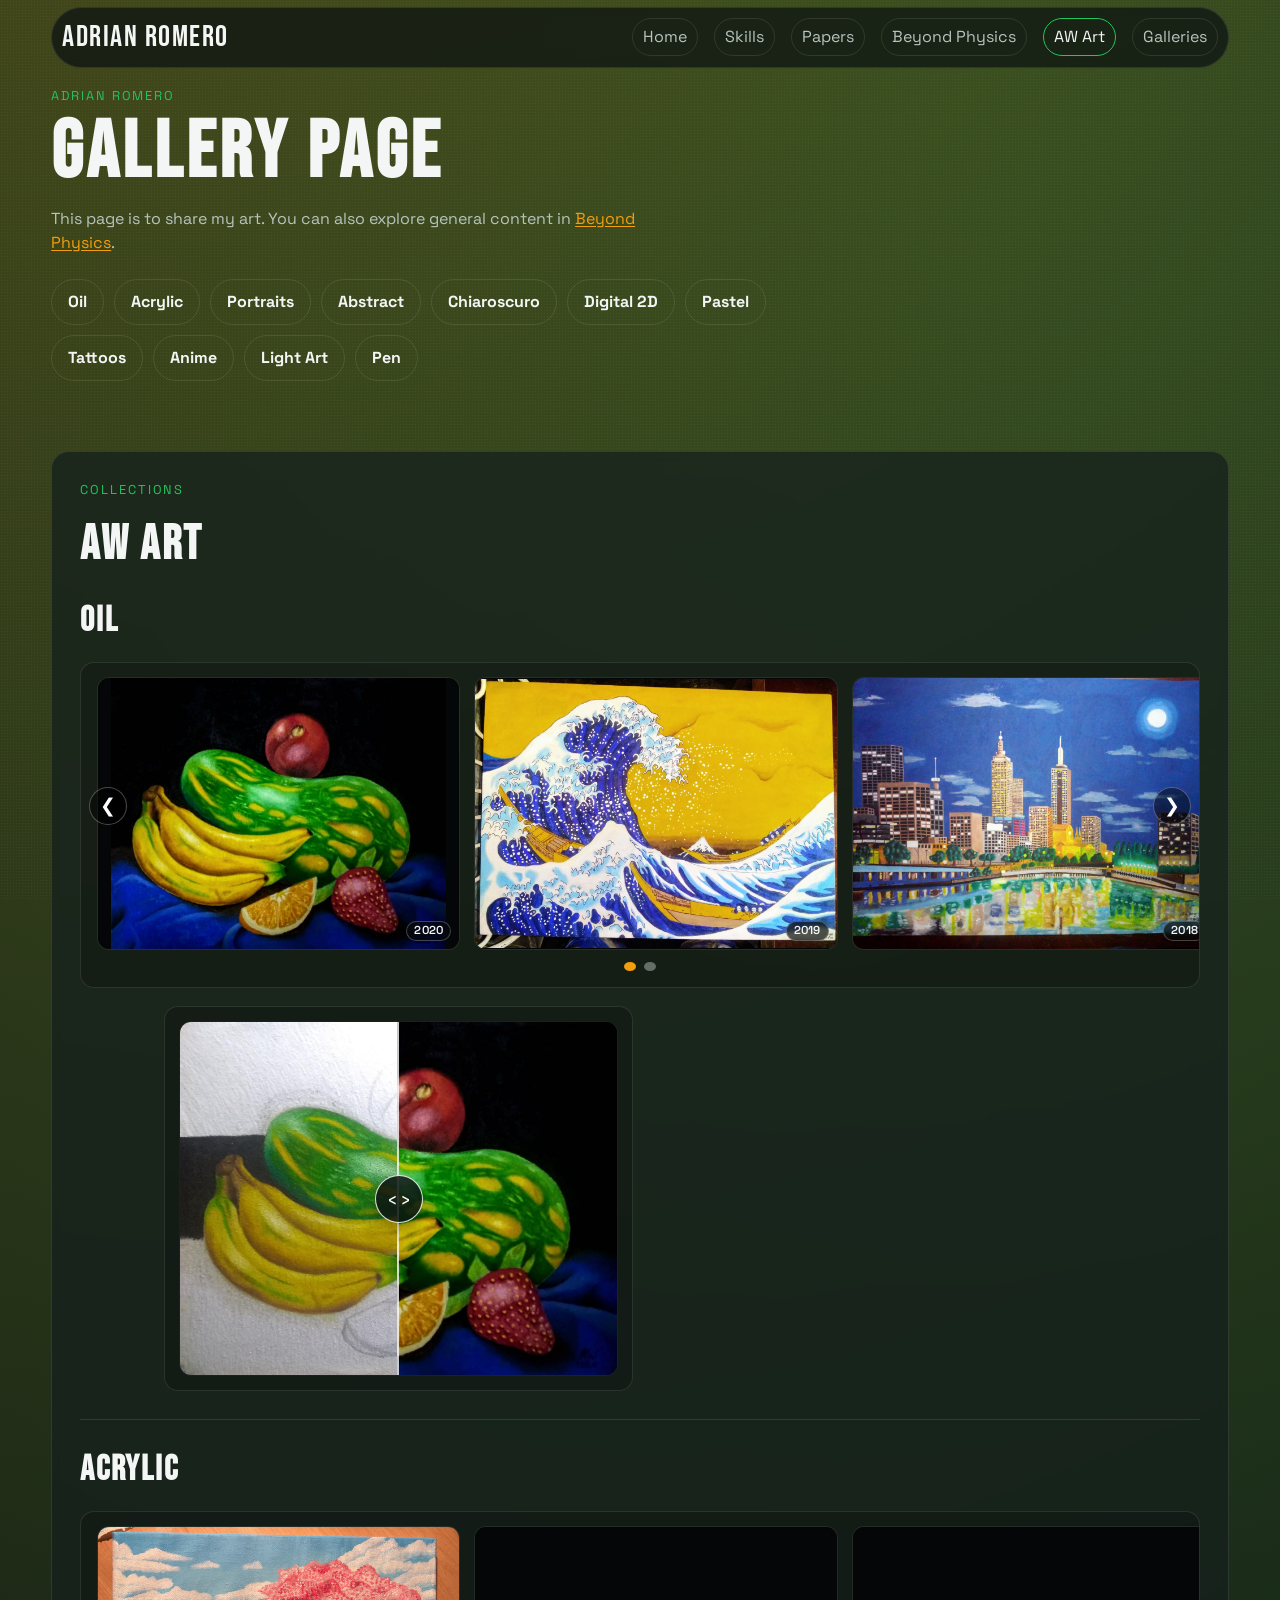
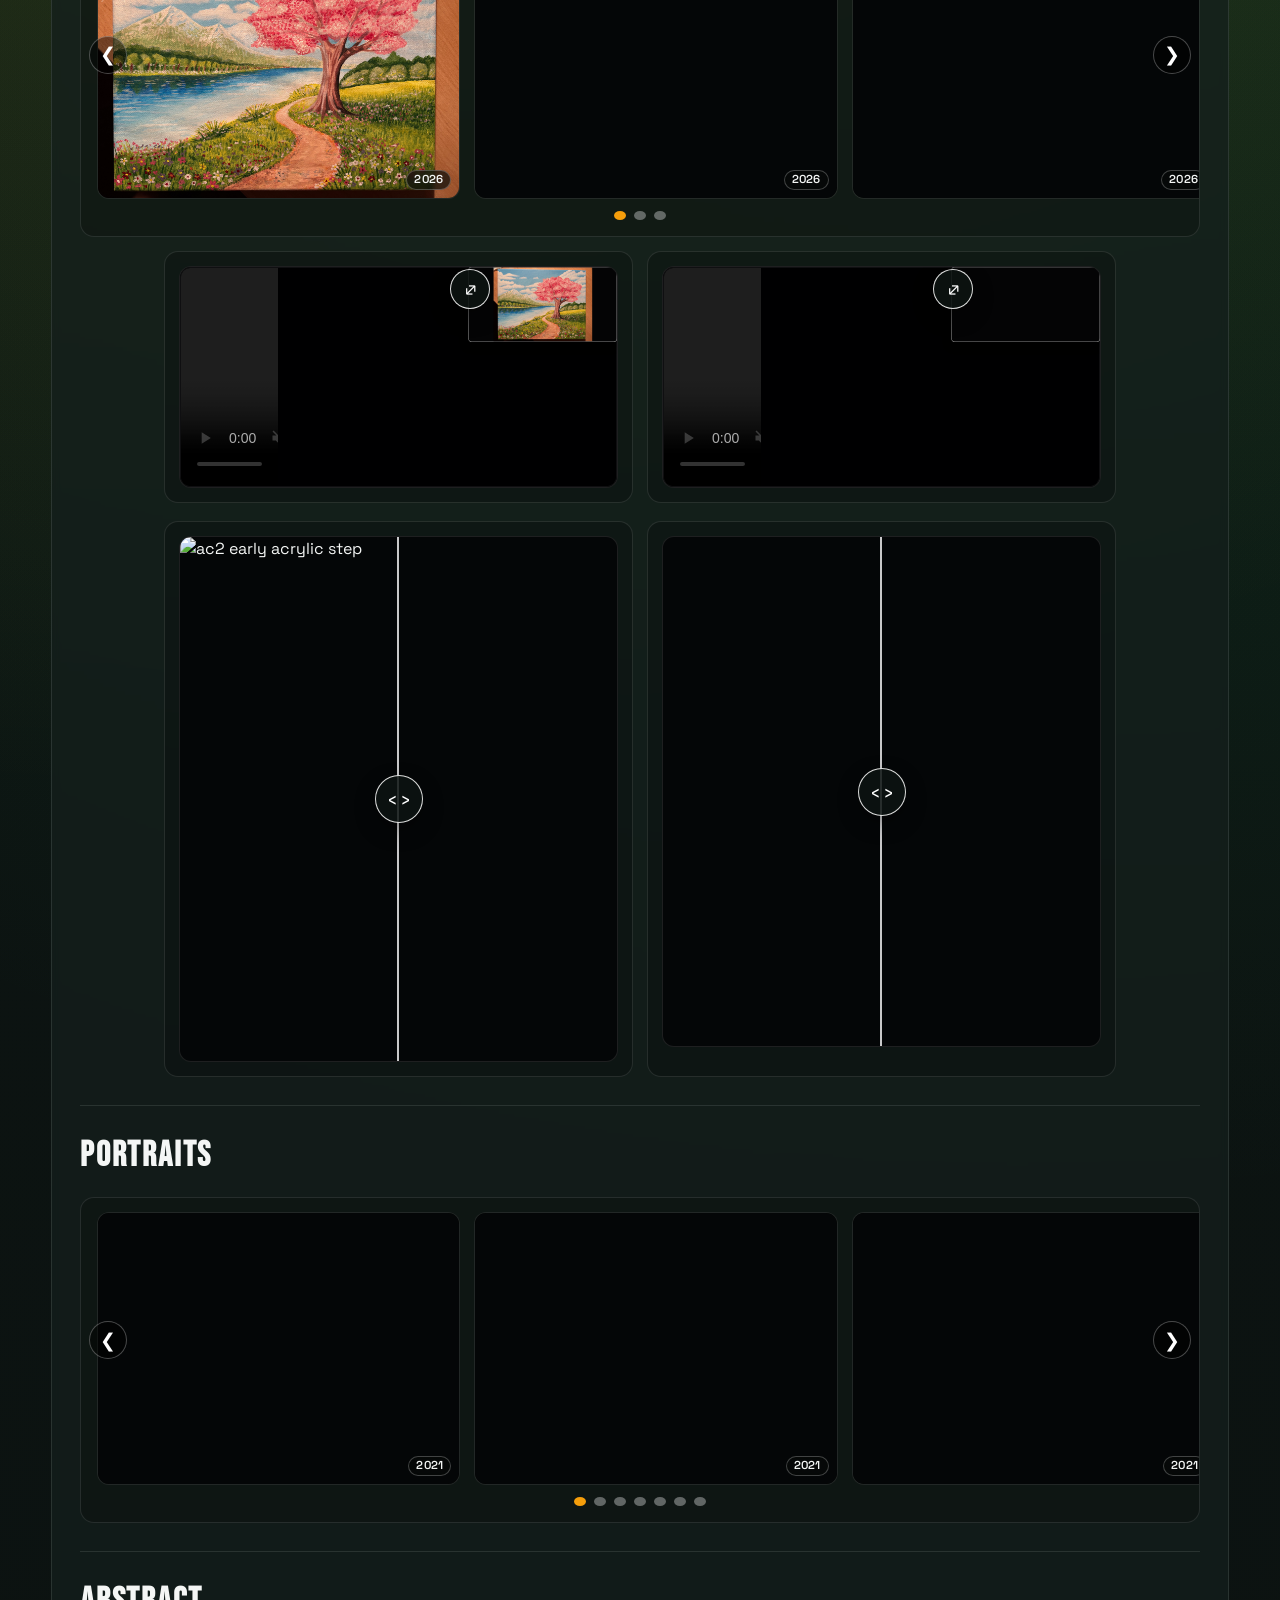
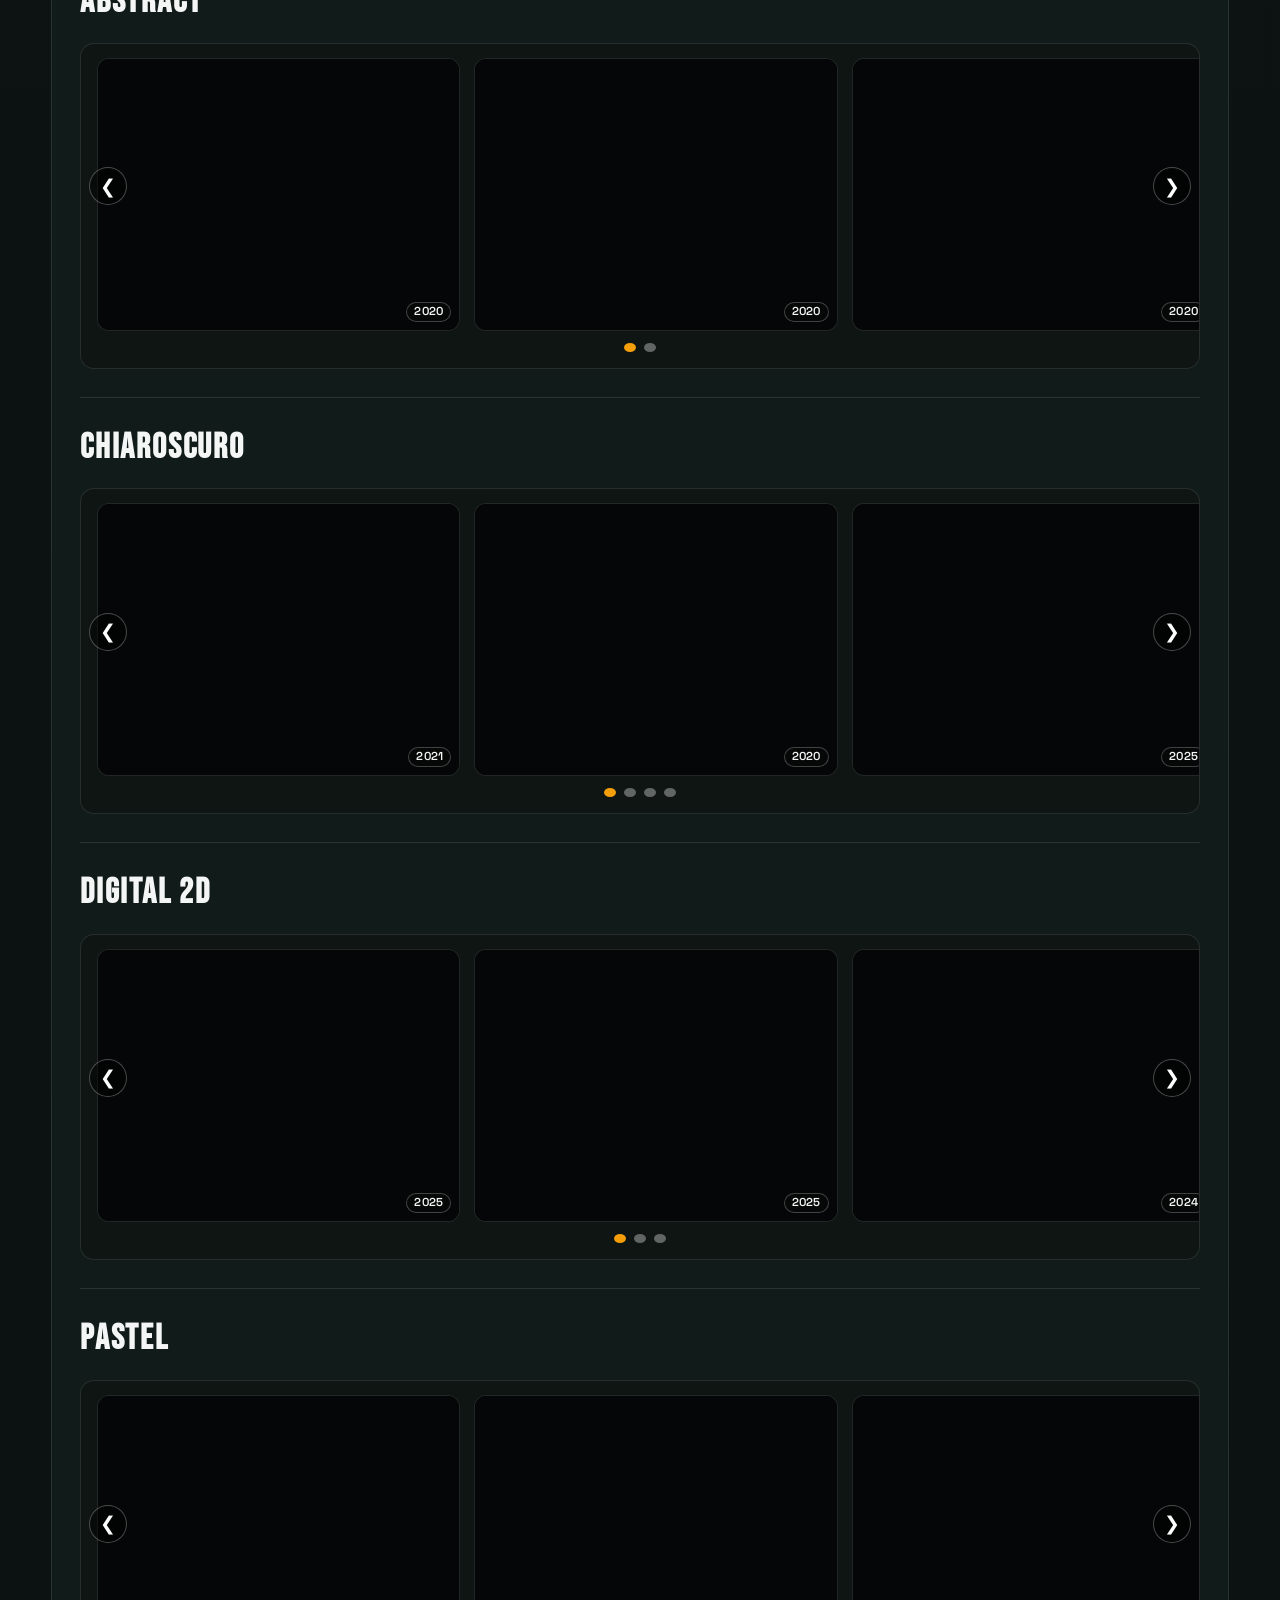
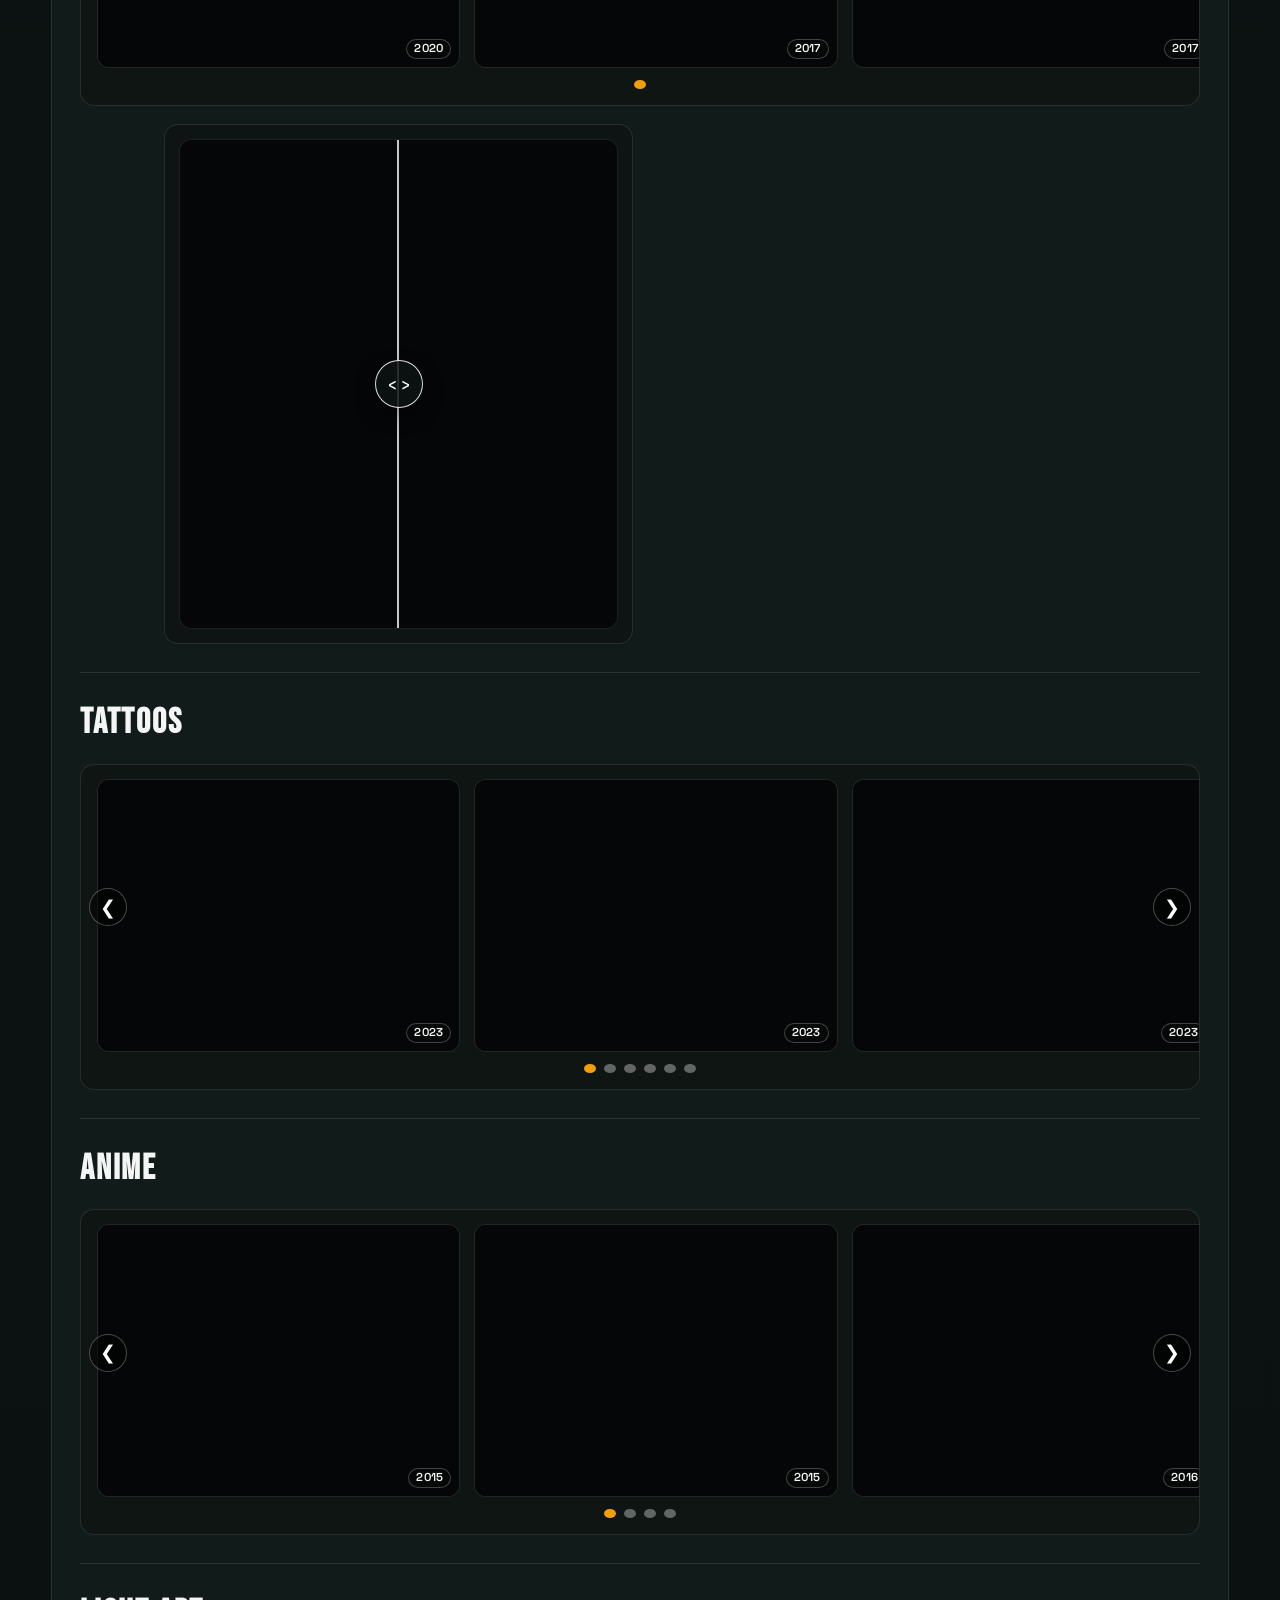
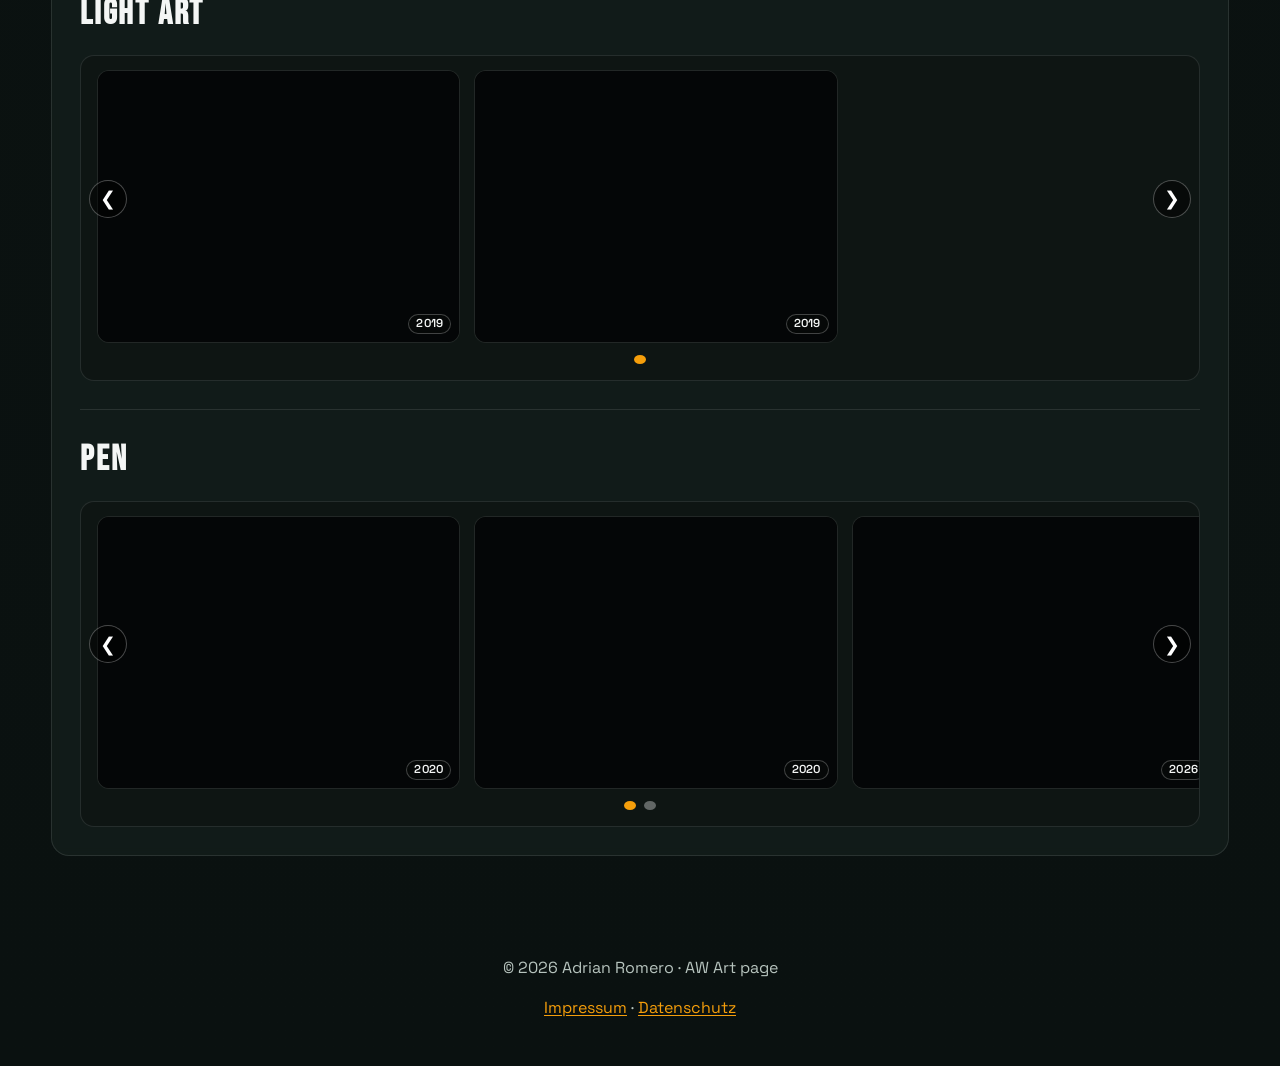
==== commit f607c3e0: "Add files via upload" ====
--- a/arte.html
+++ b/arte.html
@@ -305,14 +305,14 @@
           <div class="carousel" data-autoplay="1800">
             <div class="carousel-window">
               <div class="track">
-                <article class="card" data-year="2024"><img data-src="ta3.jpg" src="[data-uri]" alt="Tattoos 1" loading="lazy" decoding="async" fetchpriority="low" /></article>
-                <article class="card" data-year="2024"><img data-src="ta6.jpg" src="[data-uri]" alt="Tattoos 2" loading="lazy" decoding="async" fetchpriority="low" /></article>
-                <article class="card" data-year="2024"><img data-src="ta5.jpg" src="[data-uri]" alt="Tattoos 3" loading="lazy" decoding="async" fetchpriority="low" /></article>
-                <article class="card" data-year="2025"><img data-src="ta1.jpg" src="[data-uri]" alt="Tattoos 4" loading="lazy" decoding="async" fetchpriority="low" /></article>
-                <article class="card" data-year="2025"><img data-src="ta2.jpg" src="[data-uri]" alt="Tattoos 5" loading="lazy" decoding="async" fetchpriority="low" /></article>
-                <article class="card" data-year="2025"><img data-src="ta4.jpg" src="[data-uri]" alt="Tattoos 6" loading="lazy" decoding="async" fetchpriority="low" /></article>
-                <article class="card" data-year="2025"><img data-src="ta7.jpg" src="[data-uri]" alt="Tattoos 7" loading="lazy" decoding="async" fetchpriority="low" /></article>
-                <article class="card" data-year="2025"><img data-src="ta8.png" src="[data-uri]" alt="Tattoos 8" loading="lazy" decoding="async" fetchpriority="low" /></article>
+                <article class="card" data-year="2023"><img data-src="ta3.jpg" src="[data-uri]" alt="Tattoos 1" loading="lazy" decoding="async" fetchpriority="low" /></article>
+                <article class="card" data-year="2023"><img data-src="ta6.jpg" src="[data-uri]" alt="Tattoos 2" loading="lazy" decoding="async" fetchpriority="low" /></article>
+                <article class="card" data-year="2023"><img data-src="ta5.jpg" src="[data-uri]" alt="Tattoos 3" loading="lazy" decoding="async" fetchpriority="low" /></article>
+                <article class="card" data-year="2023"><img data-src="ta1.jpg" src="[data-uri]" alt="Tattoos 4" loading="lazy" decoding="async" fetchpriority="low" /></article>
+                <article class="card" data-year="2023"><img data-src="ta2.jpg" src="[data-uri]" alt="Tattoos 5" loading="lazy" decoding="async" fetchpriority="low" /></article>
+                <article class="card" data-year="2023"><img data-src="ta4.jpg" src="[data-uri]" alt="Tattoos 6" loading="lazy" decoding="async" fetchpriority="low" /></article>
+                <article class="card" data-year="2023"><img data-src="ta7.jpg" src="[data-uri]" alt="Tattoos 7" loading="lazy" decoding="async" fetchpriority="low" /></article>
+                <article class="card" data-year="2023"><img data-src="ta8.png" src="[data-uri]" alt="Tattoos 8" loading="lazy" decoding="async" fetchpriority="low" /></article>
               </div>
             </div>
             <button class="control prev" type="button" aria-label="Previous slide">&#10094;</button>
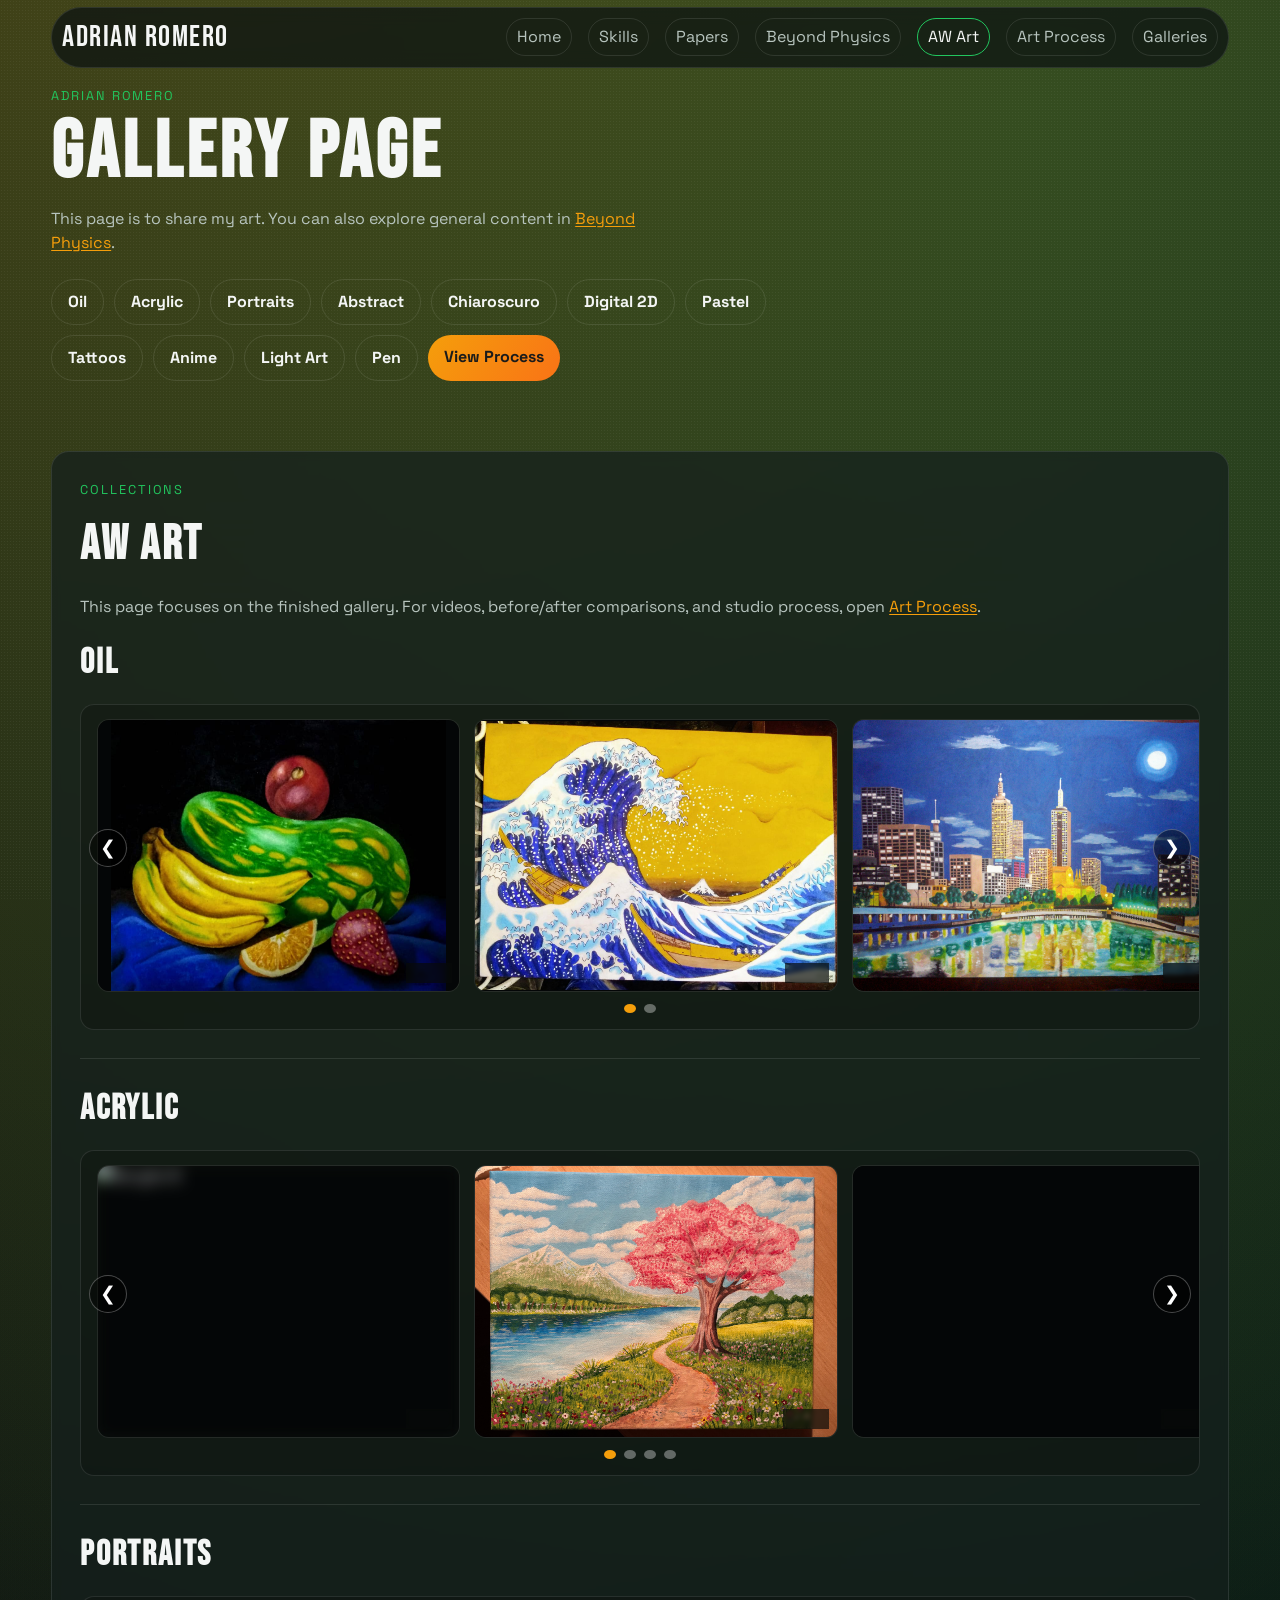
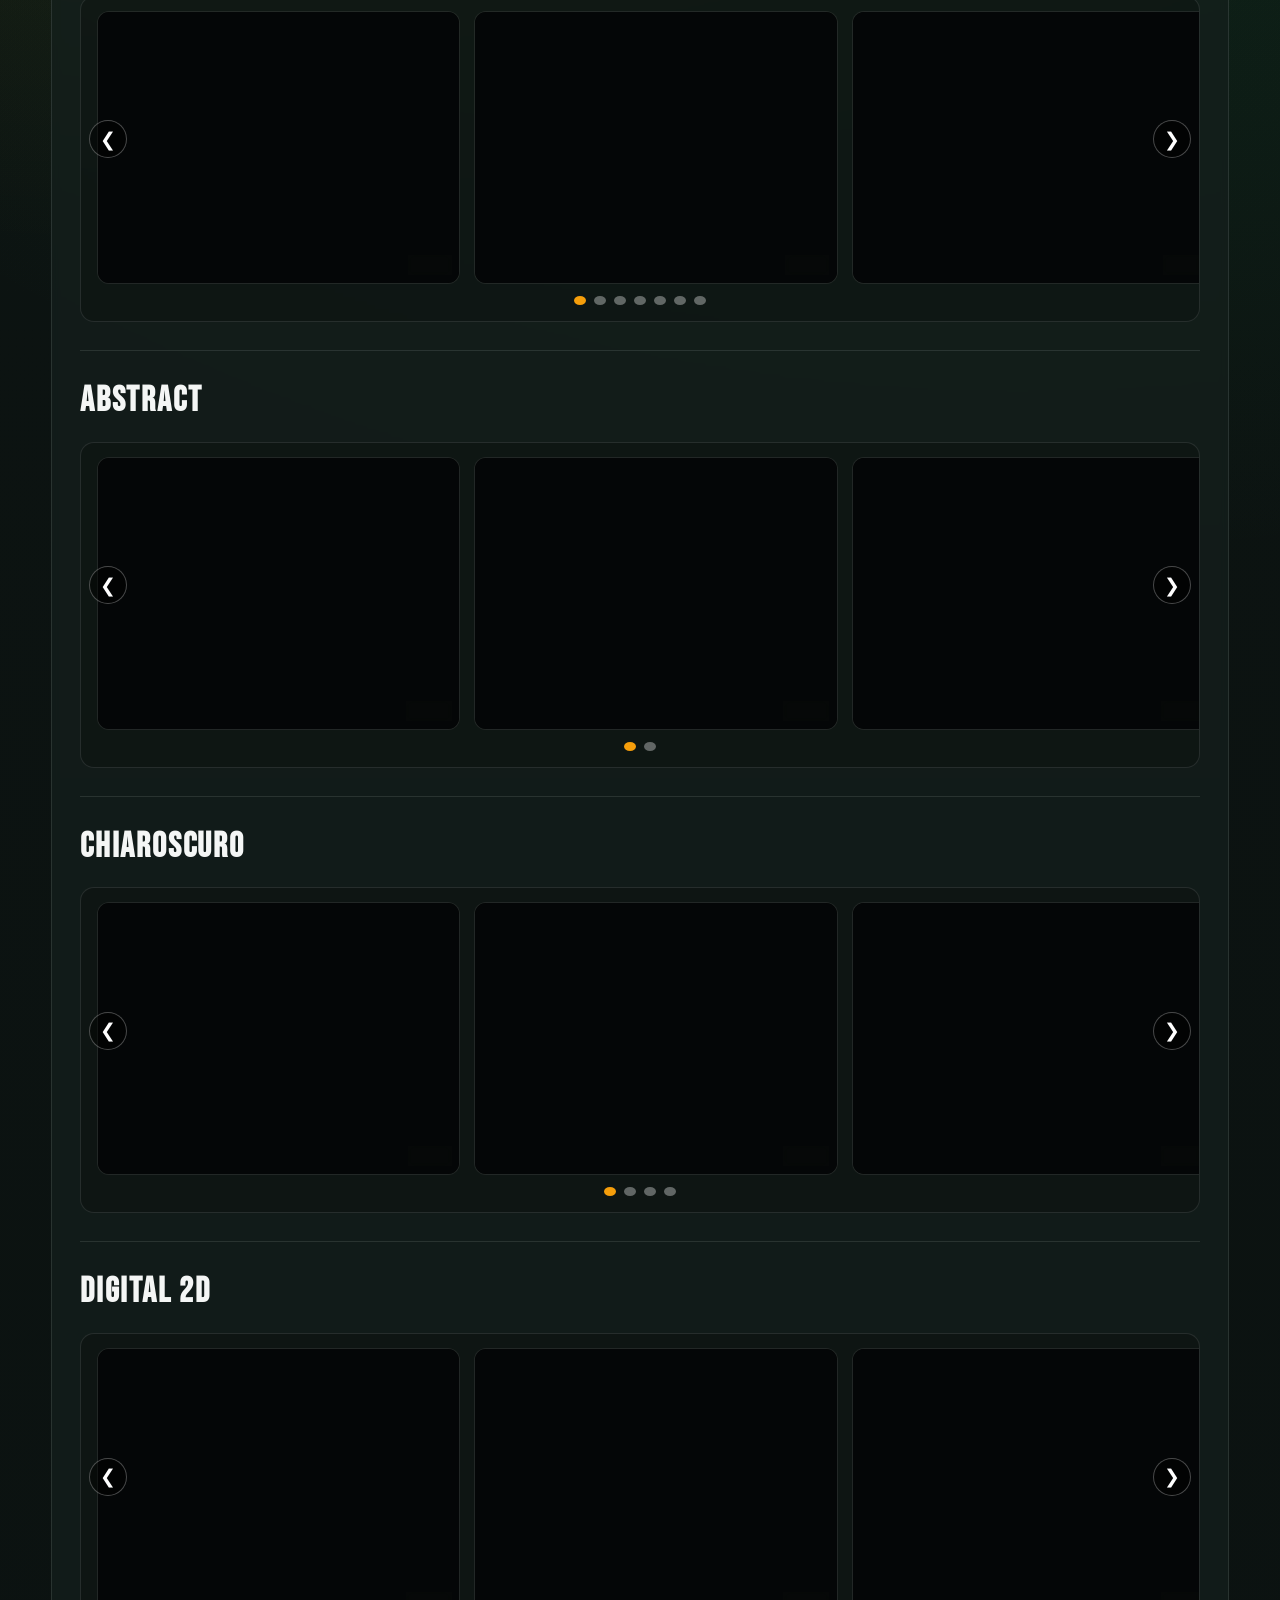
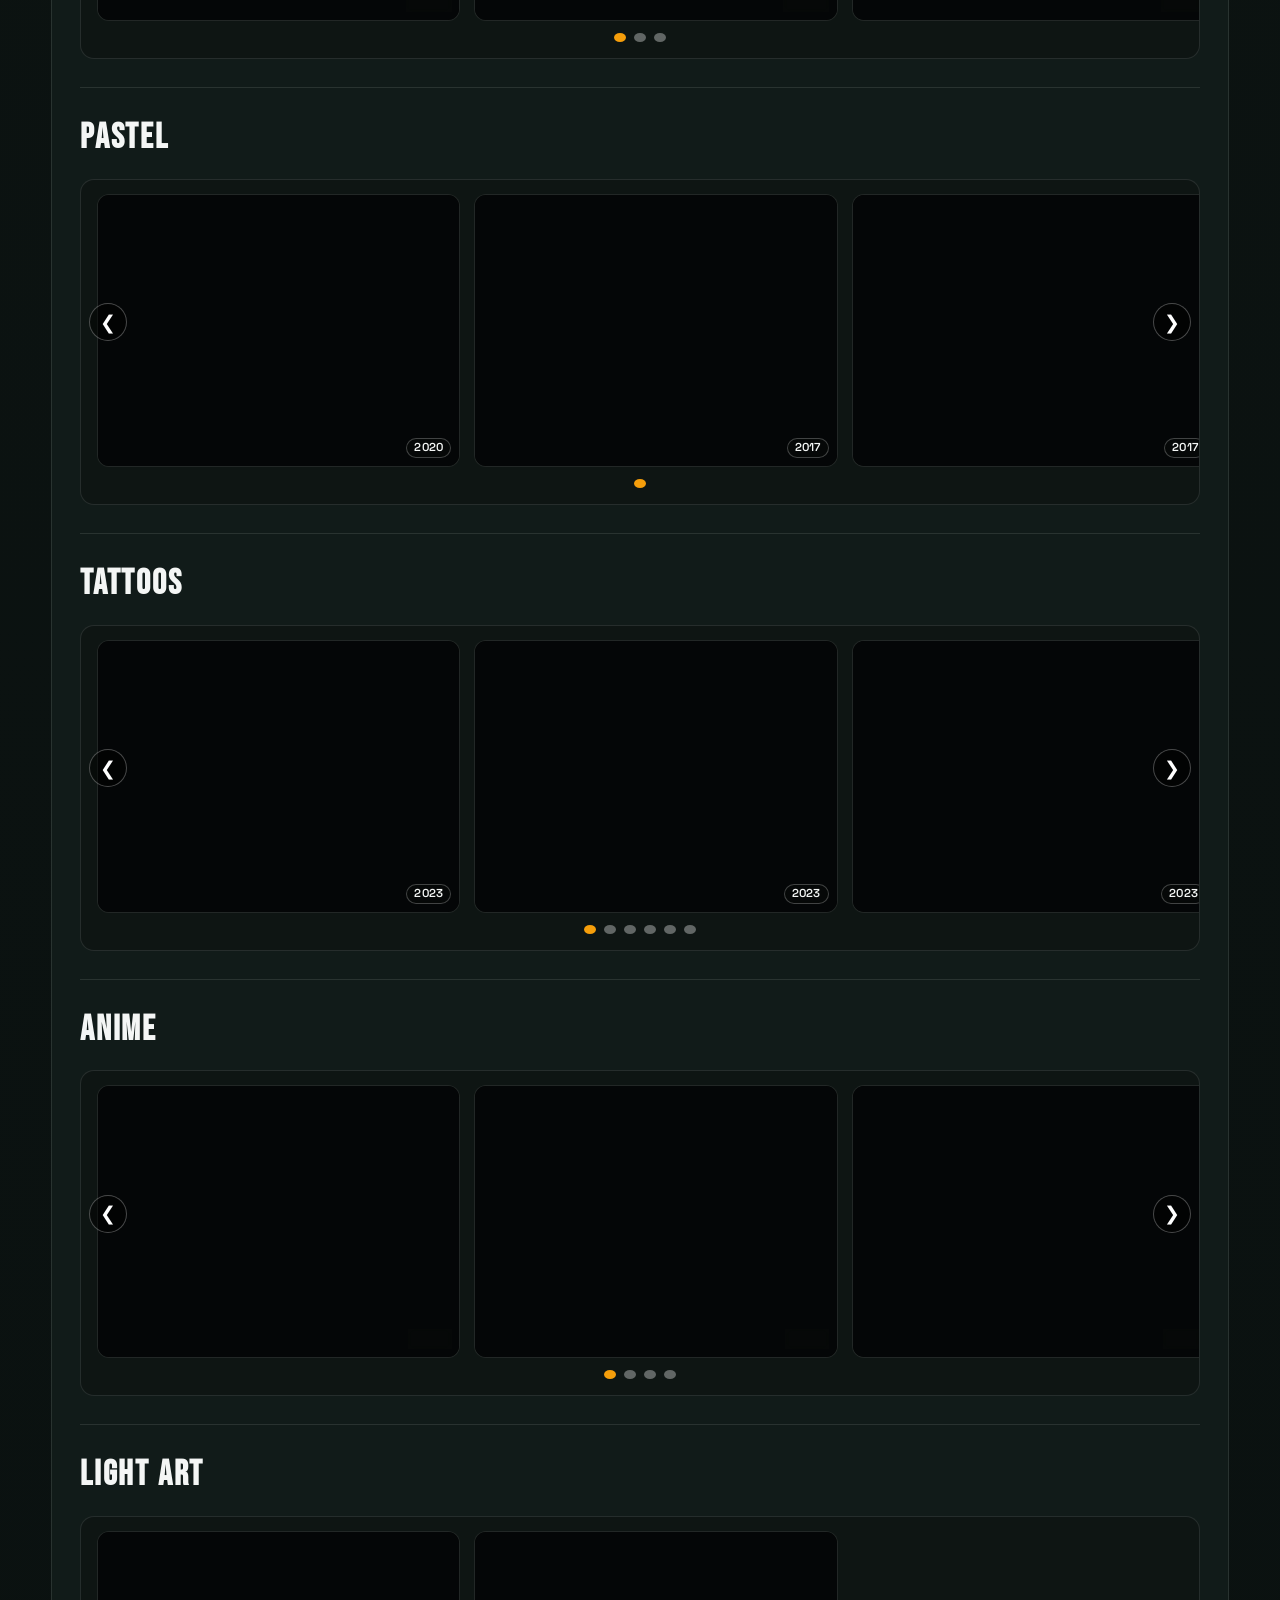
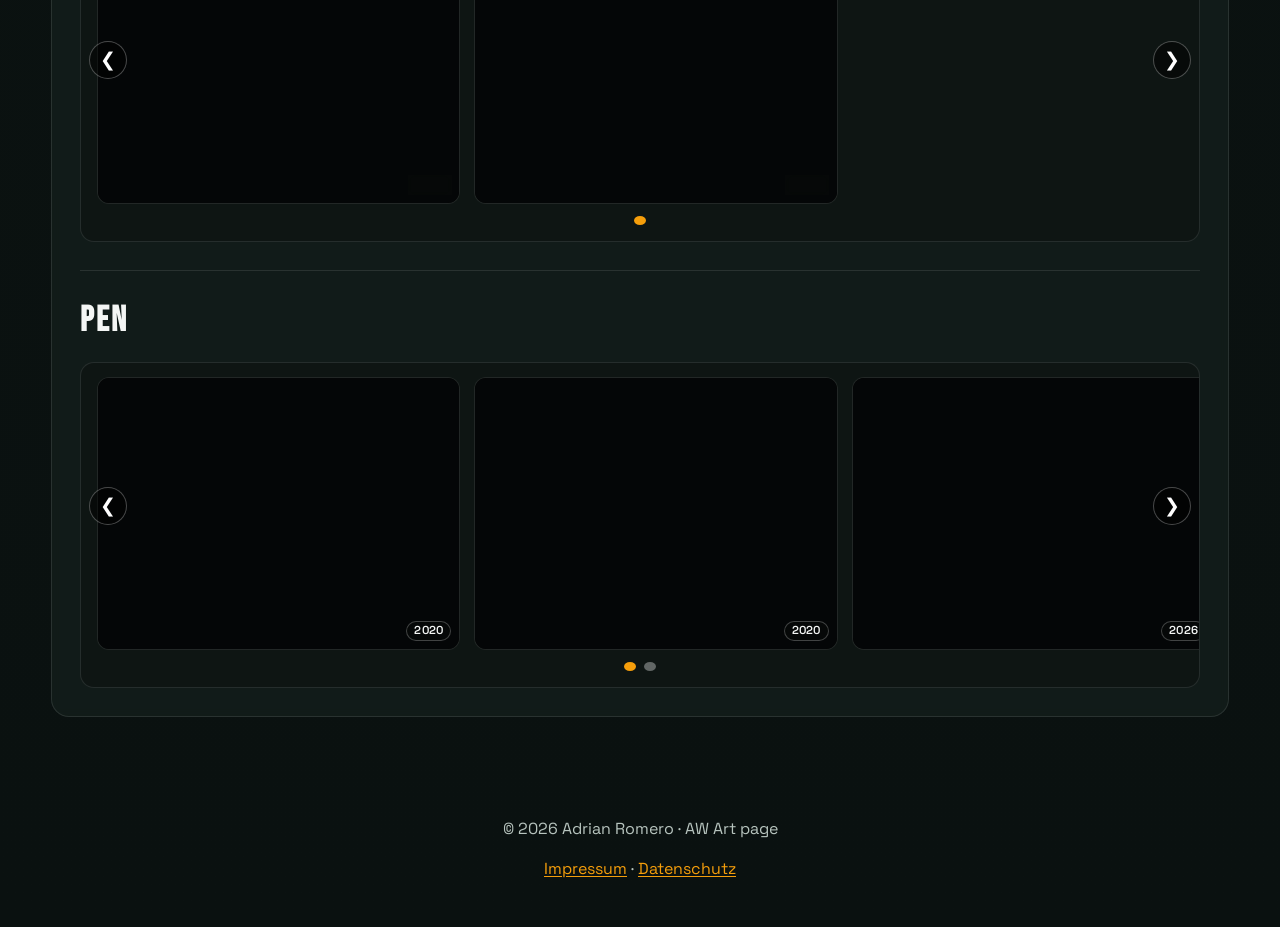
==== commit 25426d33: "Add files via upload" ====
--- a/arte.html
+++ b/arte.html
@@ -22,6 +22,7 @@
         <a href="index.html#papers">Papers</a>
         <a href="beyond-physics.html">Beyond Physics</a>
         <a class="active" href="arte.html">AW Art</a>
+        <a href="process.html">Art Process</a>
         <a href="#galleries">Galleries</a>
       </div>
     </nav>
@@ -44,6 +45,7 @@
         <a class="btn btn-ghost" href="#anime">Anime</a>
         <a class="btn btn-ghost" href="#light-art">Light Art</a>
         <a class="btn btn-ghost" href="#pen">Pen</a>
+        <a class="btn" href="process.html">View Process</a>
       </div>
     </div>
   </header>
@@ -52,8 +54,12 @@
     <section class="section reveal" id="galleries">
       <div class="section-heading">
         <p class="eyebrow">Collections</p>
-        <h2>AW ART</h>
+        <h2>AW ART</h2>
       </div>
+      <p class="section-note">
+        This page focuses on the finished gallery. For videos, before/after comparisons, and studio process, open
+        <a class="text-link" href="process.html">Art Process</a>.
+      </p>
 
       <div class="gallery-list">
         <article class="gallery-block gallery-chiaroscuro" id="oil">
@@ -75,23 +81,6 @@
             <div class="dots" aria-hidden="true"></div>
           </div>
 
-          <div class="acrylic-process-grid">
-            <div class="acrylic-process-compare">
-           
-              <div class="image-compare" data-start="50">
-                <img class="image-compare-after" src="oil3.jpg" alt="ac2 final acrylic painting" loading="lazy" decoding="async" fetchpriority="low" />
-                <div class="image-compare-before-wrap">
-                  <img class="image-compare-before" src="oil3a.jpeg" alt="ac2 early acrylic step" loading="lazy" decoding="async" fetchpriority="low" />
-                </div>
-                <input class="image-compare-range" type="range" min="0" max="100" value="50" aria-label="Compare ac2 acrylic process images" />
-                <div class="image-compare-handle" aria-hidden="true"></div>
-              </div>
-            </div>
-
-            
-          </div>
-
-
         </article>
 
         <article class="gallery-block gallery-chiaroscuro" id="acrylic">
@@ -103,6 +92,7 @@
           <div class="carousel" data-autoplay="1800">
             <div class="carousel-window">
               <div class="track">
+			    <article class="card" data-year="2026"><img data-src="ac8.jpg" src="[data-uri]" alt="Acrylic 6" loading="lazy" decoding="async" fetchpriority="low" /></article>
                 <article class="card" data-year="2026"><img data-src="ac7.jpg" src="[data-uri]" alt="Acrylic 5" loading="lazy" decoding="async" fetchpriority="low" /></article>
                 <article class="card" data-year="2026"><img data-src="ac6.jpg" src="[data-uri]" alt="Acrylic 4" loading="lazy" decoding="async" fetchpriority="low" /></article>
                 <article class="card" data-year="2026"><img data-src="ac2b.jpeg" src="[data-uri]" alt="Acrylic 2" loading="lazy" decoding="async" fetchpriority="low" /></article>
@@ -114,70 +104,6 @@
             <button class="control next" type="button" aria-label="Next slide">&#10095;</button>
             <div class="dots" aria-hidden="true"></div>
           </div>
-
-
-          <div class="acrylic-media-compare-grid">
-            <div class="acrylic-media-compare-test">
-              <div class="acrylic-process-compare">
-                <div class="video-overlay-compare" data-overlay-start="100">
-                  <video class="video-overlay-base acrylic-video" controls preload="metadata" playsinline muted>
-                    <source src="ac7.mp4" type="video/mp4" />
-                    Your browser does not support the video tag.
-                  </video>
-                  <img class="video-overlay-image" src="ac7.jpg" alt="Acrylic reference image" loading="lazy" decoding="async" fetchpriority="low" />
-                  <input class="video-overlay-range image-compare-range" type="range" min="0" max="100" value="100" aria-label="Ajustar tamaño de imagen sobre video" />
-                  <div class="video-overlay-handle image-compare-handle" aria-hidden="true"></div>
-                </div>
-              </div>
-            </div>
-
-            <div class="acrylic-media-compare-test">
-              <div class="acrylic-process-compare">
-                <div class="video-overlay-compare" data-overlay-start="100">
-                  <video class="video-overlay-base acrylic-video" controls preload="metadata" playsinline muted>
-                    <source src="oilv2.mp4" type="video/mp4" />
-                    Your browser does not support the video tag.
-                  </video>
-                  <img class="video-overlay-image" src="ac6.jpg" alt="Acrylic reference image" loading="lazy" decoding="async" fetchpriority="low" />
-                  <input class="video-overlay-range image-compare-range" type="range" min="0" max="100" value="100" aria-label="Ajustar tamaño de imagen sobre video" />
-                  <div class="video-overlay-handle image-compare-handle" aria-hidden="true"></div>
-                </div>
-              </div>
-            </div>
-          </div>
-
-
-          <div class="acrylic-process-grid">
-            <div class="acrylic-process-compare">
-           
-              <div class="image-compare" data-start="50">
-                <img class="image-compare-after" src="ac2b.jpeg" alt="ac2 final acrylic painting" loading="lazy" decoding="async" fetchpriority="low" />
-                <div class="image-compare-before-wrap">
-                  <img class="image-compare-before" src="ac2a.jpeg" alt="ac2 early acrylic step" loading="lazy" decoding="async" fetchpriority="low" />
-                </div>
-                <input class="image-compare-range" type="range" min="0" max="100" value="50" aria-label="Compare ac2 acrylic process images" />
-                <div class="image-compare-handle" aria-hidden="true"></div>
-              </div>
-            </div>
-
-            <div class="acrylic-process-compare">
-            
-              <div class="image-compare" data-start="50">
-                <img class="image-compare-after" src="ac1.jpeg" alt="ac1 final acrylic painting" loading="lazy" decoding="async" fetchpriority="low" />
-                <div class="image-compare-before-wrap">
-                  <img class="image-compare-before" src="ac1a.jpeg" alt="ac1 early acrylic step" loading="lazy" decoding="async" fetchpriority="low" />
-                </div>
-                <input class="image-compare-range" type="range" min="0" max="100" value="50" aria-label="Compare ac1 acrylic process images" />
-                <div class="image-compare-handle" aria-hidden="true"></div>
-              </div>
-            </div>
-          </div>
-
-          
-
-          
-
-          
         </article>
 
         <article class="gallery-block gallery-chiaroscuro" id="portraits">
@@ -281,21 +207,6 @@
             <div class="dots" aria-hidden="true"></div>
           </div>
 
-          <div class="acrylic-process-grid">
-            <div class="acrylic-process-compare">
-           
-              <div class="image-compare" data-start="50">
-                <img class="image-compare-after" src="pas1.jpg" alt="ac2 final acrylic painting" loading="lazy" decoding="async" fetchpriority="low" />
-                <div class="image-compare-before-wrap">
-                  <img class="image-compare-before" src="pas1a.jpeg" alt="ac2 early acrylic step" loading="lazy" decoding="async" fetchpriority="low" />
-                </div>
-                <input class="image-compare-range" type="range" min="0" max="100" value="50" aria-label="Compare ac2 acrylic process images" />
-                <div class="image-compare-handle" aria-hidden="true"></div>
-              </div>
-            </div>
-
-            
-          </div>
         </article>
 
         <article class="gallery-block gallery-chiaroscuro" id="tattoos">
--- a/styles.css
+++ b/styles.css
@@ -1242,3 +1242,52 @@
     height: 36px;
   }
 }
+
+@media (max-width: 760px) {
+  .acrylic-process-grid,
+  .acrylic-video-grid,
+  .acrylic-media-compare-grid {
+    width: 100%;
+    max-width: 100%;
+    margin: 12px 0 0;
+    gap: 10px;
+    justify-items: start;
+  }
+
+  .acrylic-process-compare,
+  .acrylic-video-item,
+  .acrylic-media-compare-test {
+    width: min(100%, 400px);
+    max-width: 100%;
+    margin: 0;
+  }
+
+  .acrylic-process-compare {
+    padding: 8px;
+  }
+
+  .acrylic-video-item {
+    padding: 6px;
+  }
+
+  .image-compare,
+  .video-overlay-compare {
+    width: 100%;
+    max-width: 100%;
+    max-height: none;
+  }
+
+  .image-compare-after,
+  .acrylic-video,
+  .video-overlay-base {
+    width: 100%;
+    max-width: 100%;
+    max-height: none;
+  }
+
+  .image-compare-before {
+    width: var(--compare-image-width, 100%);
+    max-width: none;
+    max-height: none;
+  }
+}
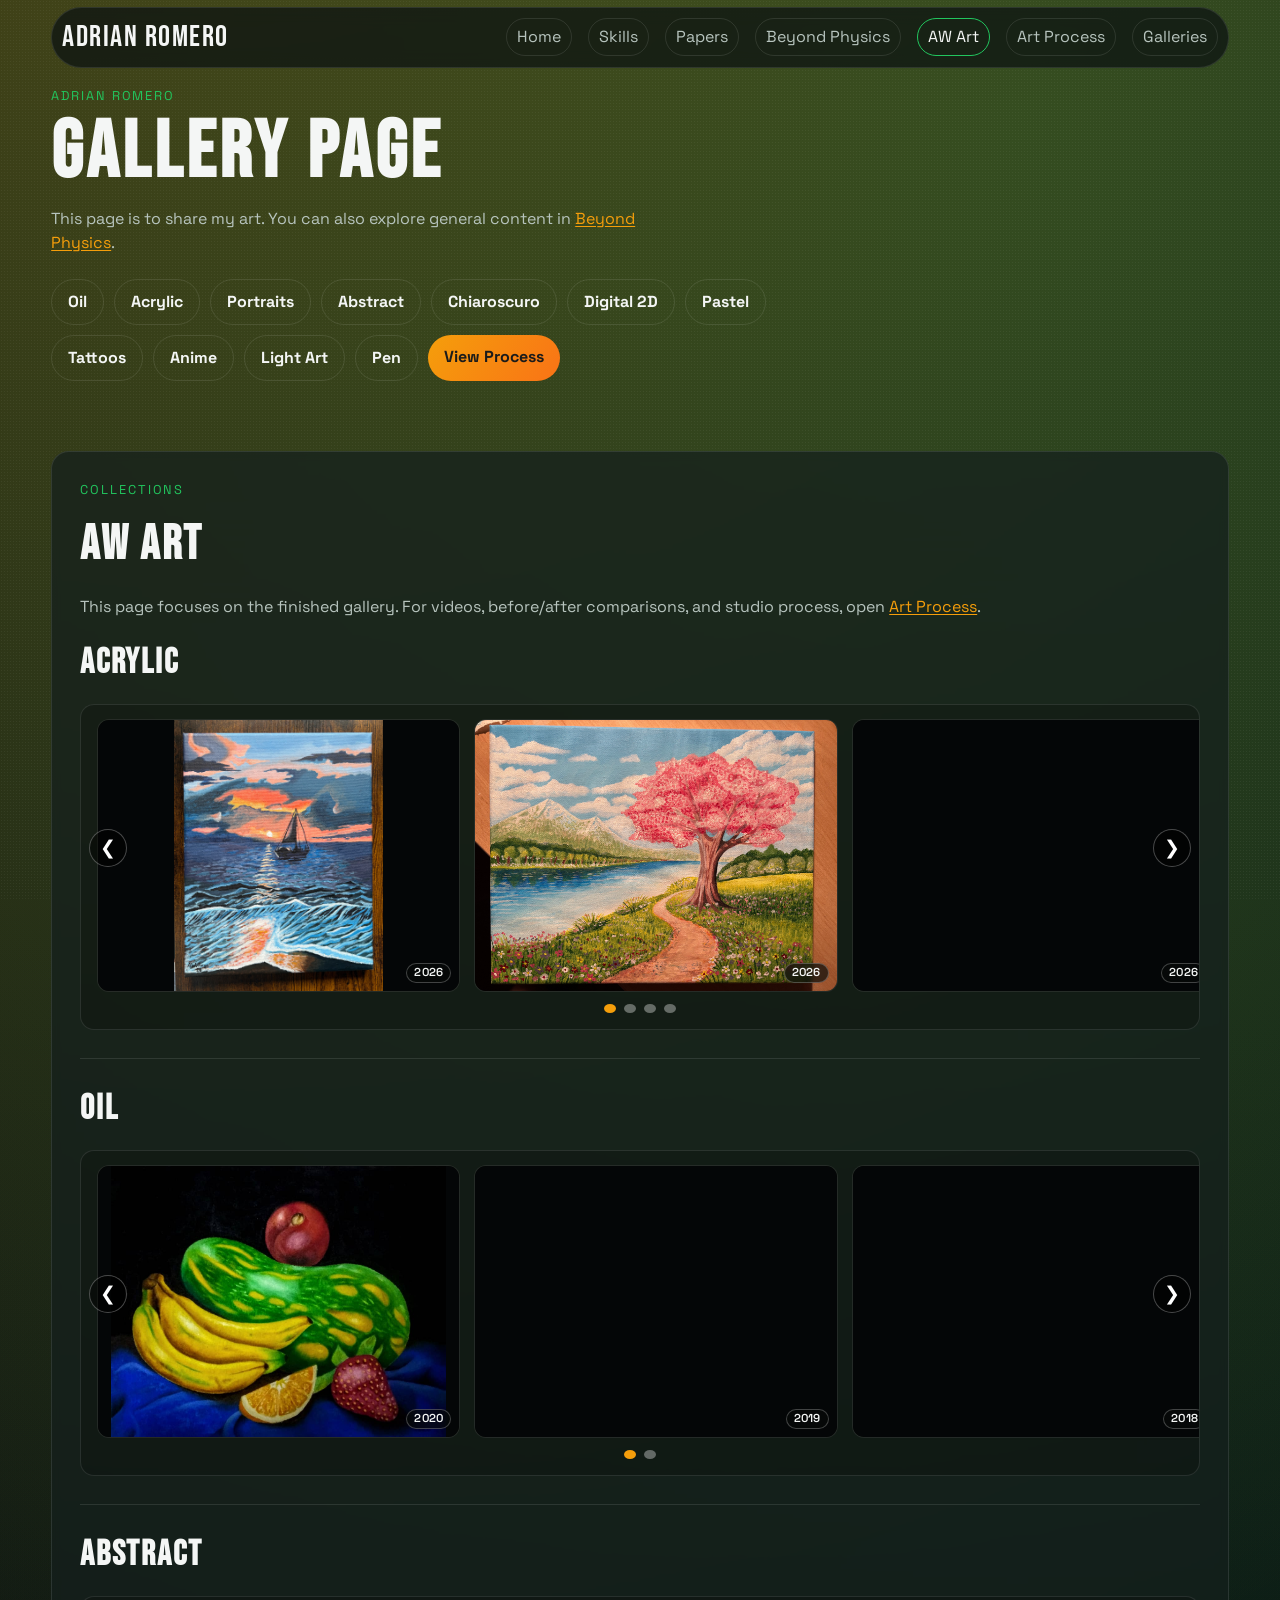
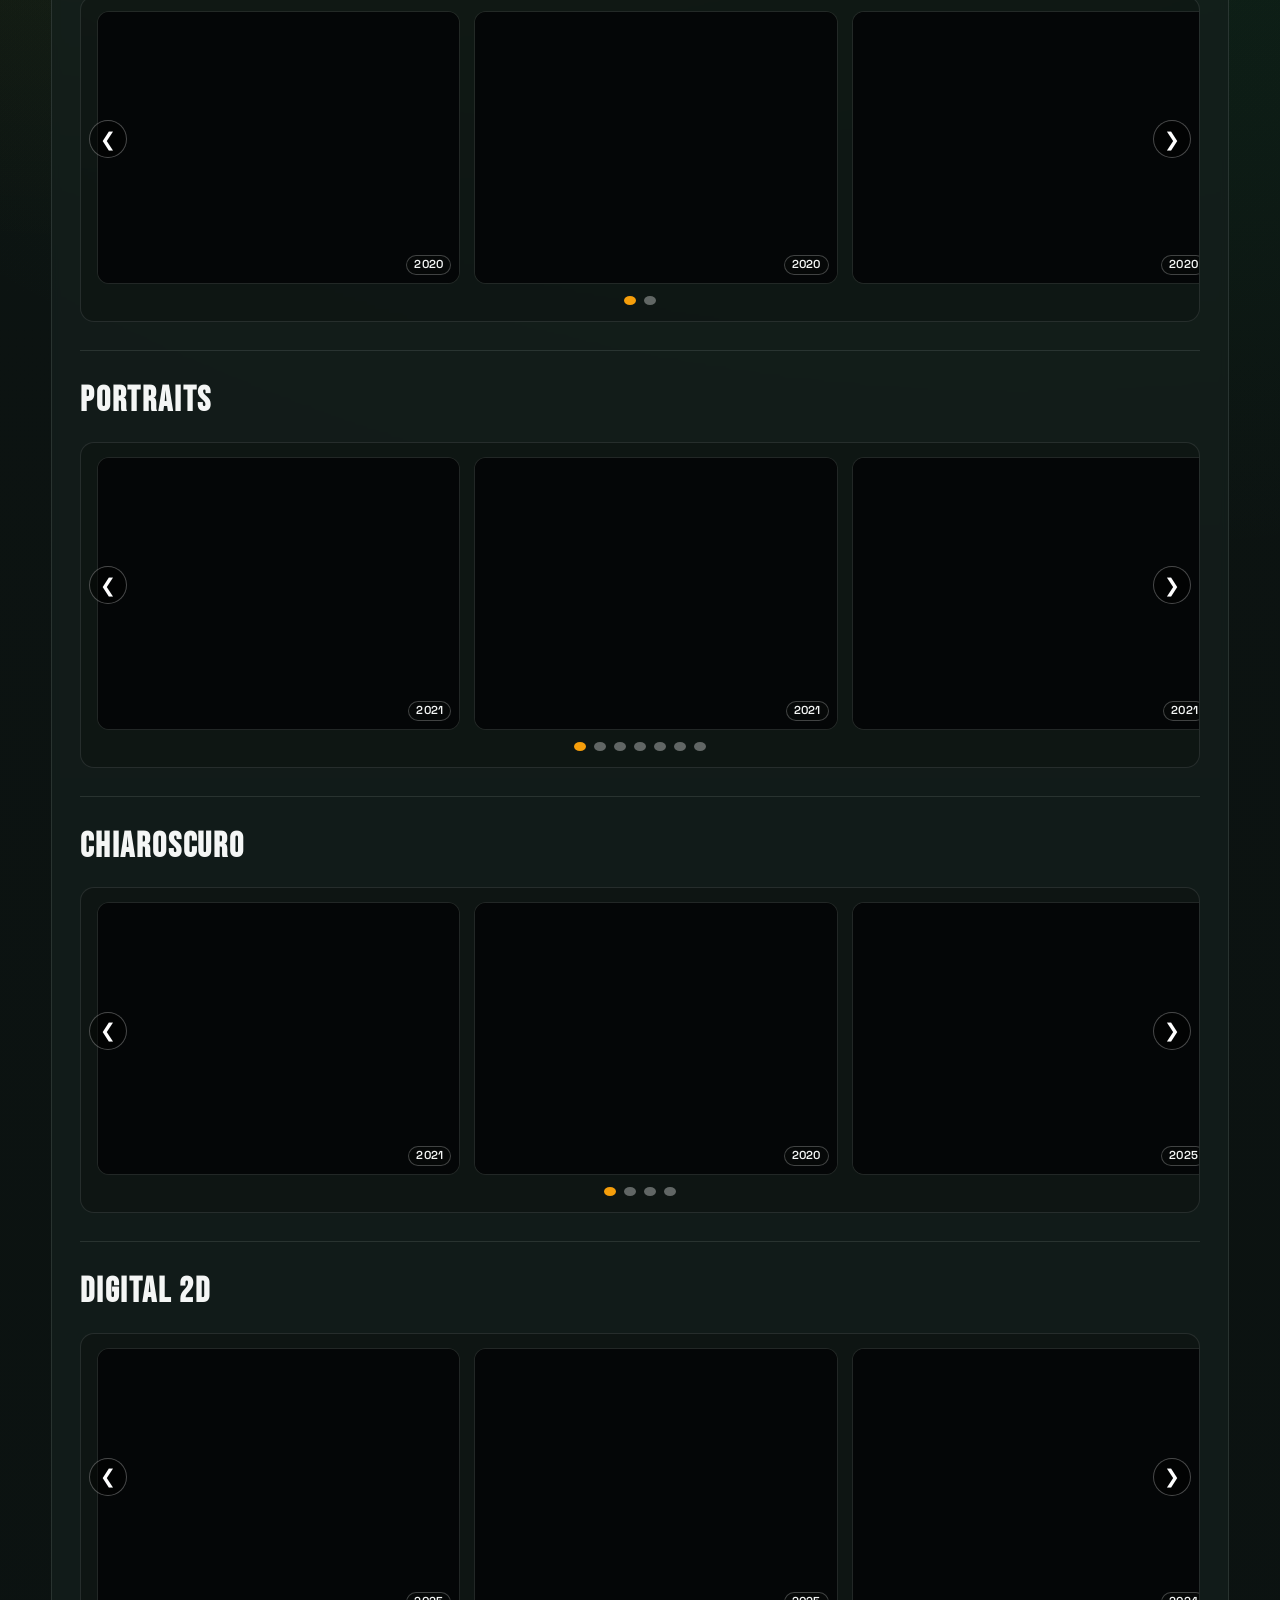
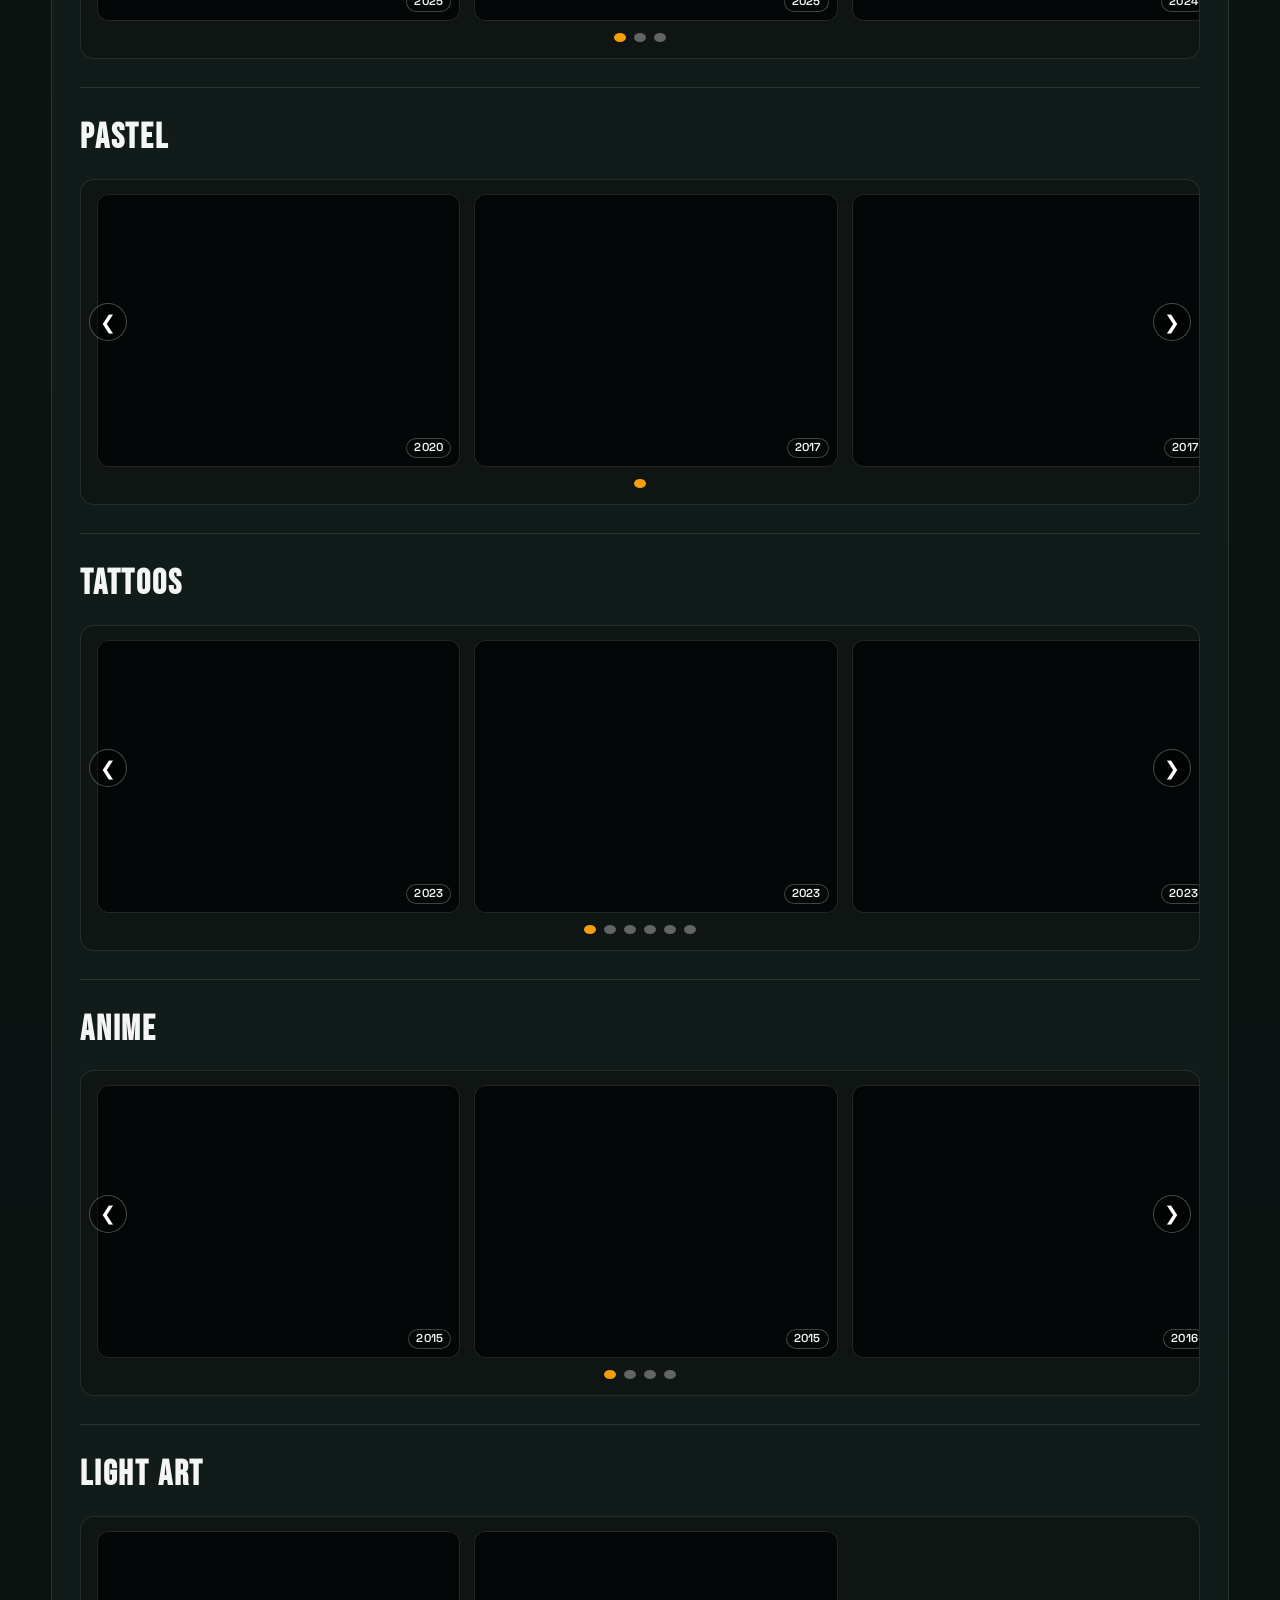
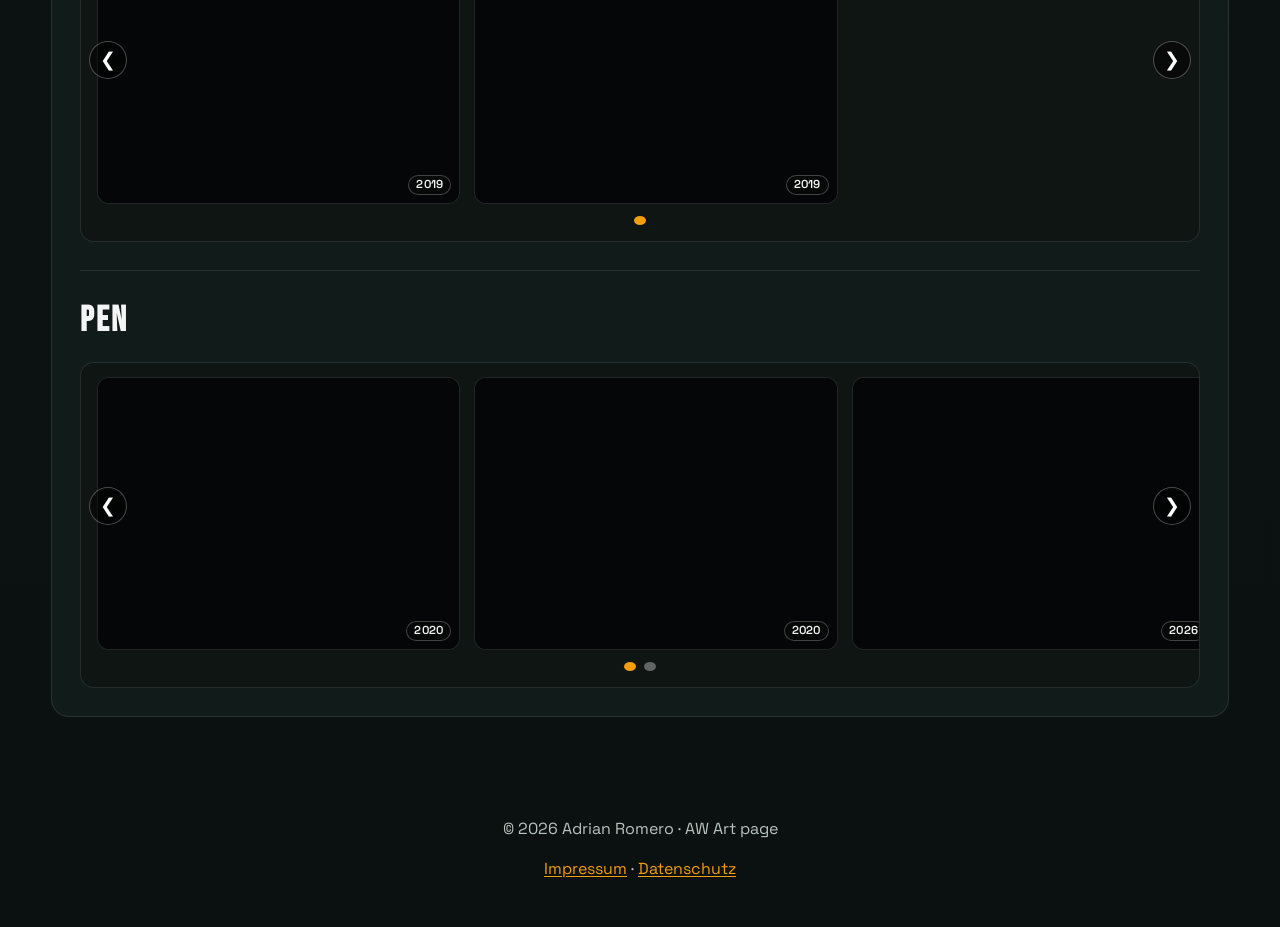
==== commit 52068b96: "Add files via upload" ====
--- a/arte.html
+++ b/arte.html
@@ -62,26 +62,7 @@
       </p>
 
       <div class="gallery-list">
-        <article class="gallery-block gallery-chiaroscuro" id="oil">
-          <div class="section-heading">
-            <h2>Oil</h2>
-          </div>
-          <div class="carousel" data-autoplay="1800">
-            <div class="carousel-window">
-              <div class="track">
-                <article class="card" data-year="2020"><img data-src="oil3.jpg" src="[data-uri]" alt="Oil 3" loading="lazy" decoding="async" fetchpriority="low" /></article>
-                <article class="card" data-year="2019"><img data-src="oil1.jpeg" src="[data-uri]" alt="Oil 1" loading="lazy" decoding="async" fetchpriority="low" /></article>
-                <article class="card" data-year="2018"><img data-src="oil2.jpg" src="[data-uri]" alt="Oil 2" loading="lazy" decoding="async" fetchpriority="low" /></article>
-                <article class="card" data-year="2018"><img data-src="oil4.jpeg" src="[data-uri]" alt="Oil 2" loading="lazy" decoding="async" fetchpriority="low" /></article>
- 
-              </div>
-            </div>
-            <button class="control prev" type="button" aria-label="Previous slide">&#10094;</button>
-            <button class="control next" type="button" aria-label="Next slide">&#10095;</button>
-            <div class="dots" aria-hidden="true"></div>
-          </div>
-
-        </article>
+        
 
         <article class="gallery-block gallery-chiaroscuro" id="acrylic">
           <div class="section-heading">
@@ -105,8 +86,52 @@
             <div class="dots" aria-hidden="true"></div>
           </div>
         </article>
-
-        <article class="gallery-block gallery-chiaroscuro" id="portraits">
+		
+		
+		<article class="gallery-block gallery-chiaroscuro" id="oil">
+          <div class="section-heading">
+            <h2>Oil</h2>
+          </div>
+          <div class="carousel" data-autoplay="1800">
+            <div class="carousel-window">
+              <div class="track">
+                <article class="card" data-year="2020"><img data-src="oil3.jpg" src="[data-uri]" alt="Oil 3" loading="lazy" decoding="async" fetchpriority="low" /></article>
+                <article class="card" data-year="2019"><img data-src="oil1.jpeg" src="[data-uri]" alt="Oil 1" loading="lazy" decoding="async" fetchpriority="low" /></article>
+                <article class="card" data-year="2018"><img data-src="oil2.jpg" src="[data-uri]" alt="Oil 2" loading="lazy" decoding="async" fetchpriority="low" /></article>
+                <article class="card" data-year="2018"><img data-src="oil4.jpeg" src="[data-uri]" alt="Oil 2" loading="lazy" decoding="async" fetchpriority="low" /></article>
+ 
+              </div>
+            </div>
+            <button class="control prev" type="button" aria-label="Previous slide">&#10094;</button>
+            <button class="control next" type="button" aria-label="Next slide">&#10095;</button>
+            <div class="dots" aria-hidden="true"></div>
+          </div>
+
+        </article>
+
+        
+
+        <article class="gallery-block gallery-chiaroscuro" id="Abstract Art">
+          <div class="section-heading">
+            <h2>Abstract</h2>
+          </div>
+          <div class="carousel" data-autoplay="1800">
+            <div class="carousel-window">
+              <div class="track">
+                <article class="card" data-year="2020"><img data-src="ab4.jpg" src="[data-uri]" alt="Abstract 1" loading="lazy" decoding="async" fetchpriority="low" /></article>
+                <article class="card" data-year="2020"><img data-src="ab2.jpg" src="[data-uri]" alt="Abstract 2" loading="lazy" decoding="async" fetchpriority="low" /></article>
+                <article class="card" data-year="2020"><img data-src="ab3.jpg" src="[data-uri]" alt="Abstract 3" loading="lazy" decoding="async" fetchpriority="low" /></article>
+                <article class="card" data-year="2020"><img data-src="ab1.jpg" src="[data-uri]" alt="Abstract 4" loading="lazy" decoding="async" fetchpriority="low" /></article>
+              </div>
+            </div>
+            <button class="control prev" type="button" aria-label="Previous slide">&#10094;</button>
+            <button class="control next" type="button" aria-label="Next slide">&#10095;</button>
+            <div class="dots" aria-hidden="true"></div>
+          </div>
+        </article>
+		
+		
+		<article class="gallery-block gallery-chiaroscuro" id="portraits">
           <div class="section-heading">
             <h2>Portraits</h2>
           </div>
@@ -130,25 +155,6 @@
           </div>
         </article>
 
-        <article class="gallery-block gallery-chiaroscuro" id="abstract">
-          <div class="section-heading">
-            <h2>Abstract</h2>
-          </div>
-          <div class="carousel" data-autoplay="1800">
-            <div class="carousel-window">
-              <div class="track">
-                <article class="card" data-year="2020"><img data-src="ab4.jpg" src="[data-uri]" alt="Abstract 1" loading="lazy" decoding="async" fetchpriority="low" /></article>
-                <article class="card" data-year="2020"><img data-src="ab2.jpg" src="[data-uri]" alt="Abstract 2" loading="lazy" decoding="async" fetchpriority="low" /></article>
-                <article class="card" data-year="2020"><img data-src="ab3.jpg" src="[data-uri]" alt="Abstract 3" loading="lazy" decoding="async" fetchpriority="low" /></article>
-                <article class="card" data-year="2020"><img data-src="ab1.jpg" src="[data-uri]" alt="Abstract 4" loading="lazy" decoding="async" fetchpriority="low" /></article>
-              </div>
-            </div>
-            <button class="control prev" type="button" aria-label="Previous slide">&#10094;</button>
-            <button class="control next" type="button" aria-label="Next slide">&#10095;</button>
-            <div class="dots" aria-hidden="true"></div>
-          </div>
-        </article>
-
         <article class="gallery-block gallery-chiaroscuro" id="chiaroscuro">
           <div class="section-heading">
             <h2>Chiaroscuro</h2>
--- a/styles.css
+++ b/styles.css
@@ -1168,14 +1168,14 @@
   border-radius: 12px;
   overflow: hidden;
   border: 1px solid var(--line);
-  background: rgba(5, 6, 7, 0.92);
+  background: transparent;
 }
 
 .video-overlay-compare::before {
   content: "";
   position: absolute;
   inset: 0;
-  background: rgba(0, 0, 0, 0.34);
+  background: transparent;
   pointer-events: none;
   z-index: 1;
 }
@@ -1185,7 +1185,6 @@
   display: block;
   position: relative;
   z-index: 0;
-  filter: contrast(1.08) saturate(1.03);
 }
 
 .video-overlay-image {
@@ -1194,7 +1193,7 @@
   width: 100%;
   height: 100%;
   object-fit: contain;
-  background: rgba(5, 6, 7, 0.82);
+  background: transparent;
   transform-origin: top right;
   transform: scale(var(--overlay-scale, 0.34));
   border: 1px solid rgba(255, 255, 255, 0.72);
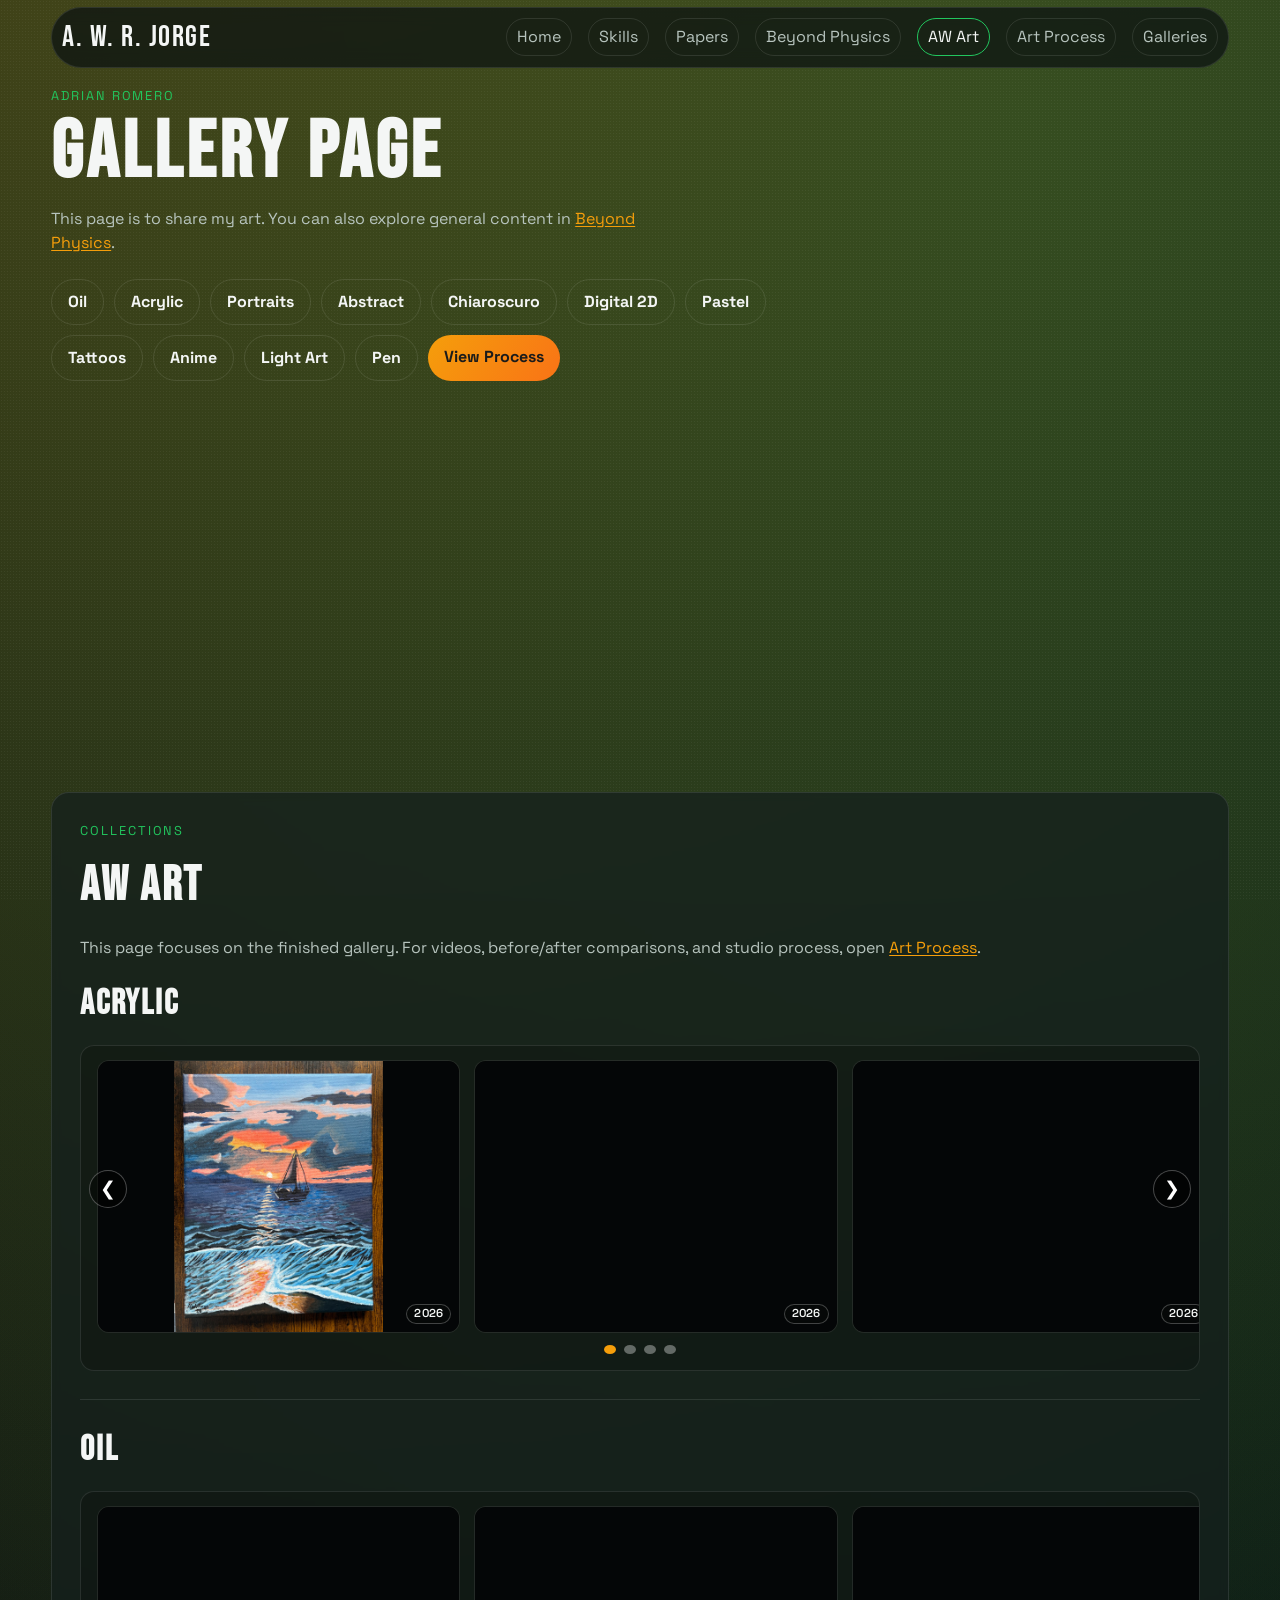
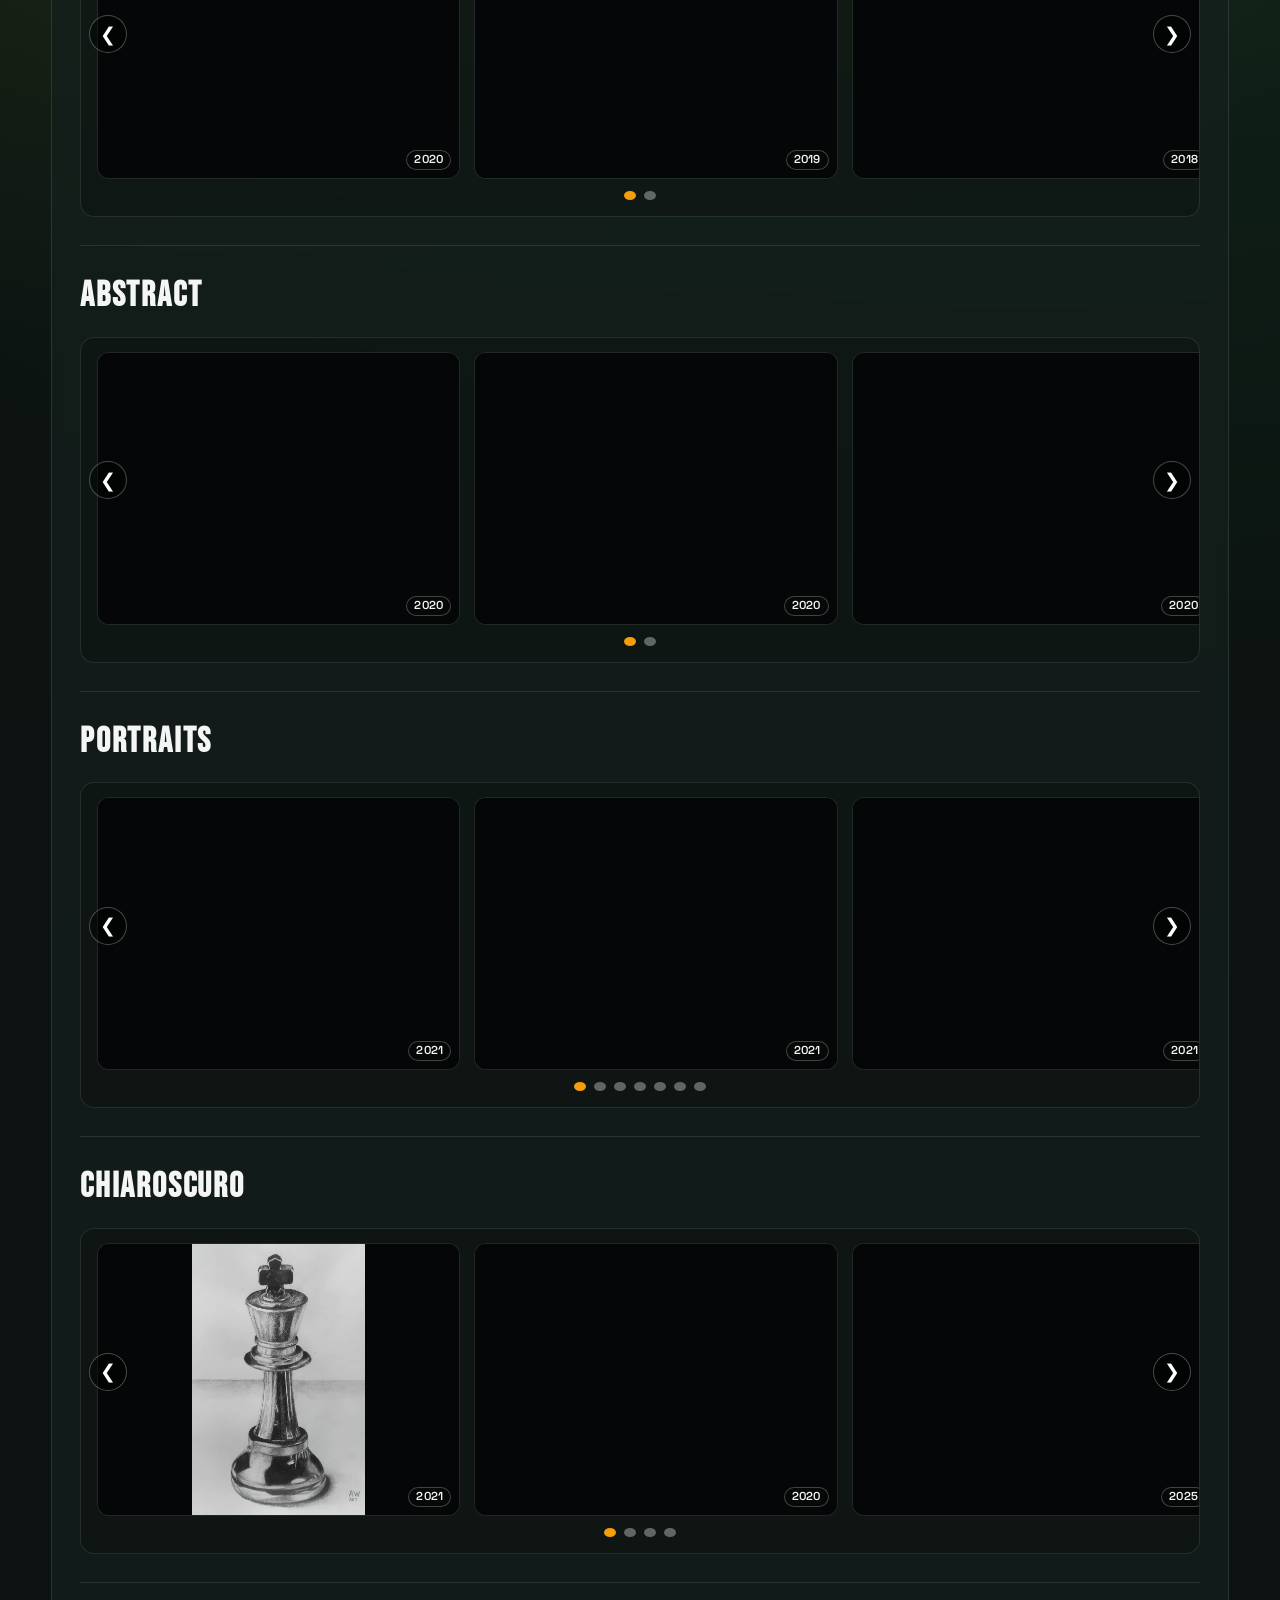
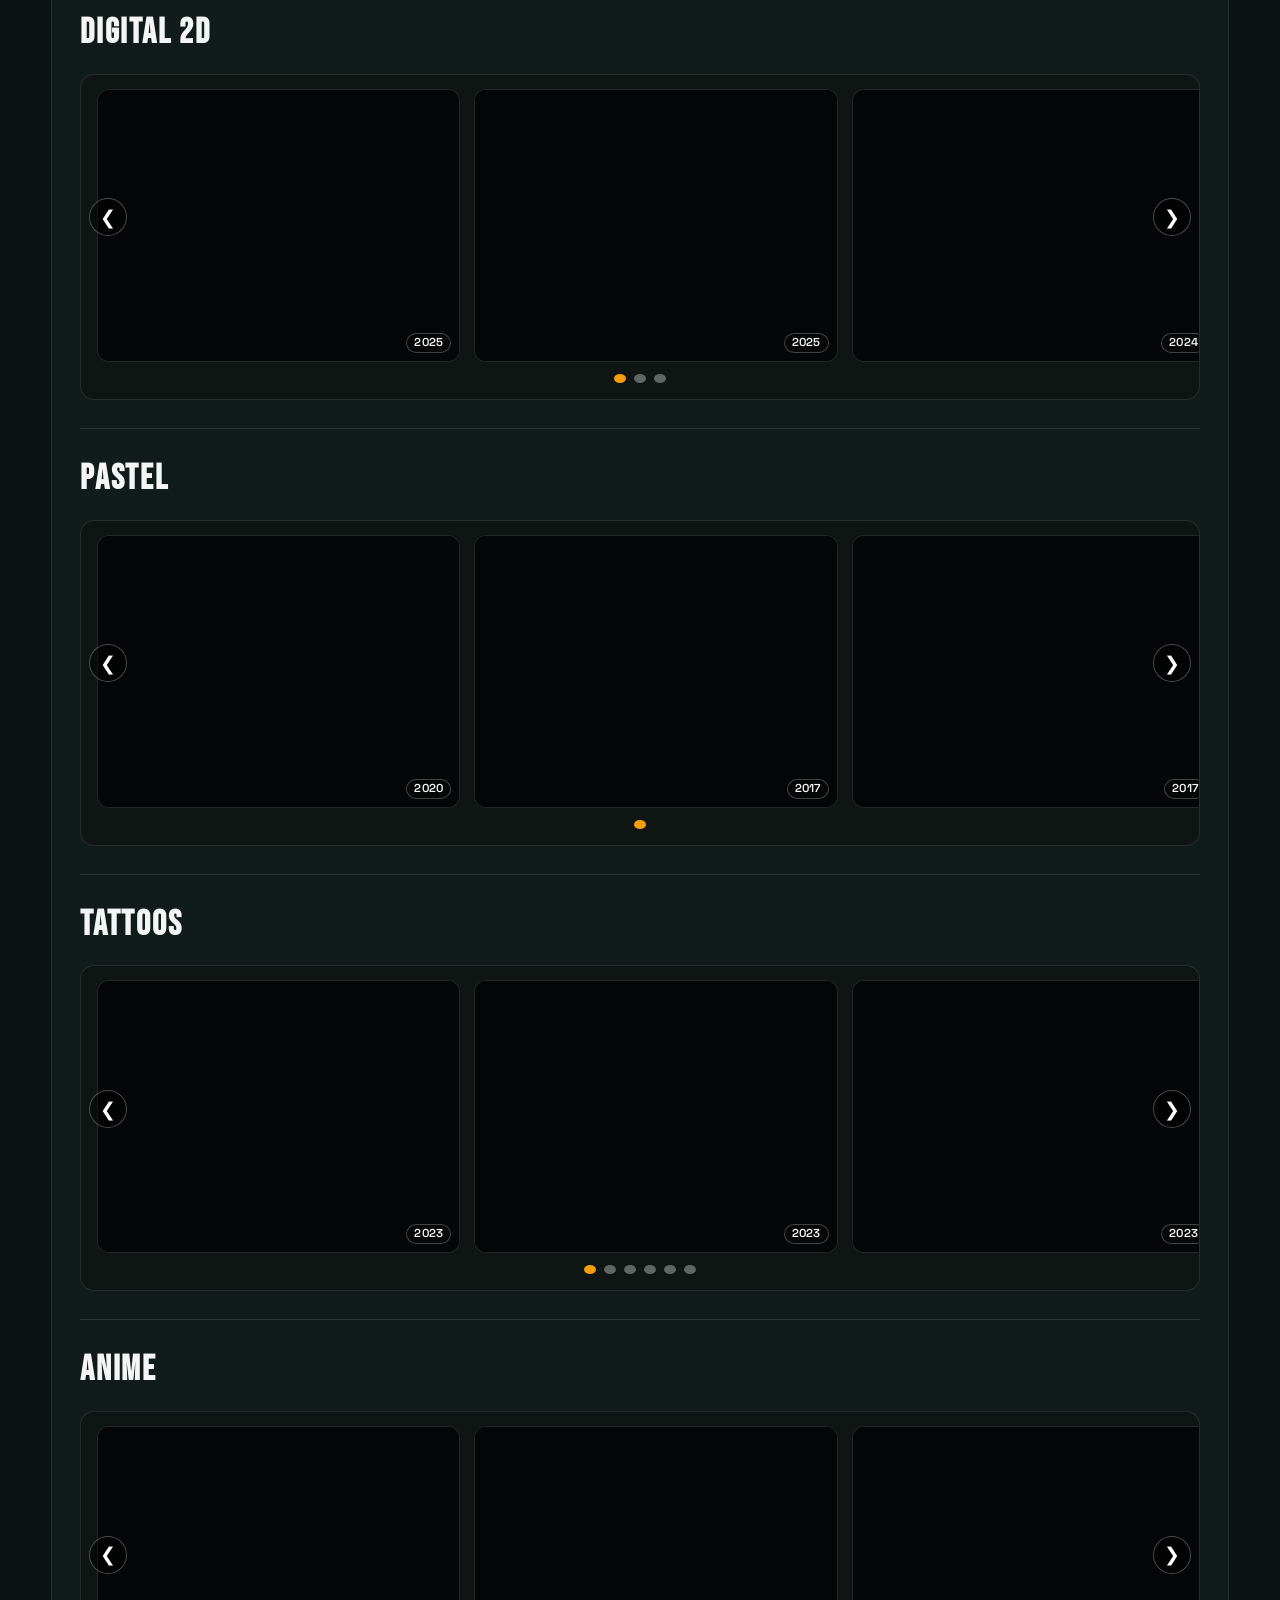
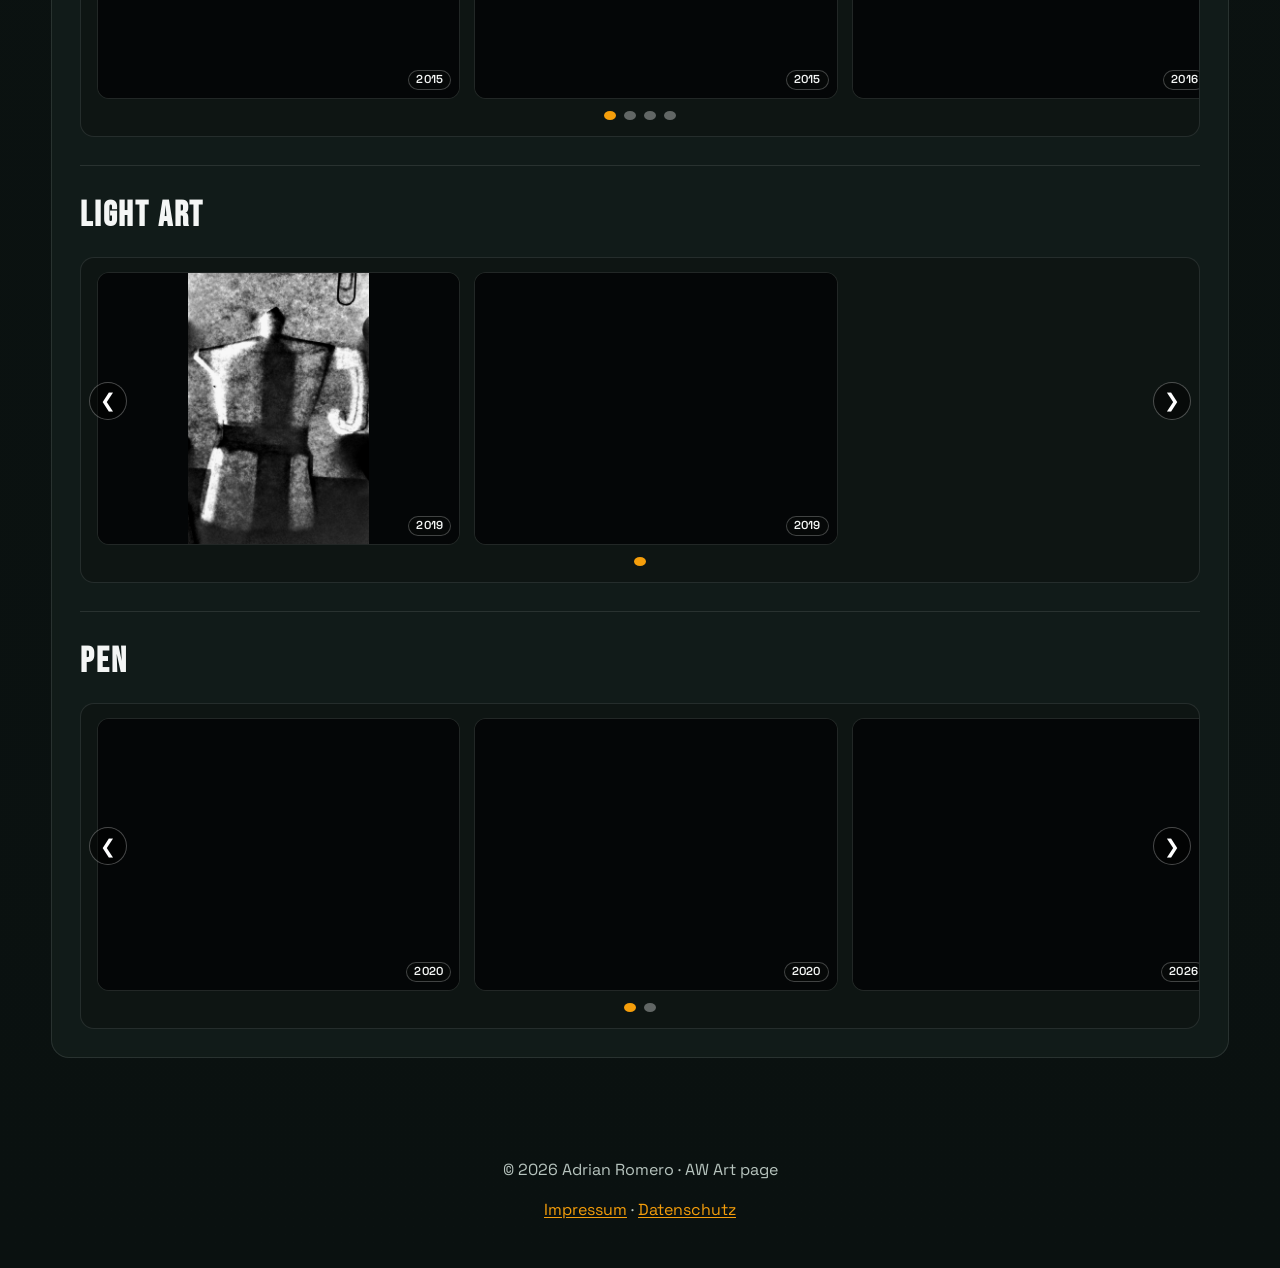
==== commit 7cec52d5: "Add files via upload" ====
--- a/arte.html
+++ b/arte.html
@@ -15,7 +15,7 @@
 
   <header class="hero" id="home">
     <nav class="topbar">
-      <a class="logo" href="index.html">Adrian Romero</a>
+      <a class="logo" href="index.html">A. W. R. Jorge</a>
       <div class="menu">
         <a href="index.html">Home</a>
         <a href="skills.html">Skills</a>
--- a/styles.css
+++ b/styles.css
@@ -1290,3 +1290,90 @@
     max-height: none;
   }
 }
+
+/* Local FIAS banner integration */
+.hero {
+  position: relative;
+  min-height: clamp(720px, 88vh, 920px);
+  isolation: isolate;
+}
+
+.hero-header-image {
+  position: absolute;
+  top: 86px;
+  left: clamp(20px, 4vw, 56px);
+  right: clamp(20px, 4vw, 56px);
+  z-index: -1;
+  max-width: 1280px;
+  height: clamp(245px, 30vw, 390px);
+  margin: 0 auto;
+  border: 1px solid var(--line);
+  border-radius: var(--radius);
+  overflow: hidden;
+  background: var(--bg-soft);
+  box-shadow: 0 22px 58px rgba(0, 0, 0, 0.28);
+}
+
+.hero-header-image::after {
+  content: "";
+  position: absolute;
+  inset: 0;
+  background:
+    linear-gradient(180deg, rgba(13, 20, 18, 0.02) 0%, rgba(13, 20, 18, 0.08) 48%, rgba(13, 20, 18, 0.52) 100%),
+    linear-gradient(90deg, rgba(13, 20, 18, 0.26) 0%, rgba(13, 20, 18, 0.06) 48%, rgba(13, 20, 18, 0.2) 100%);
+}
+
+.hero-header-image img {
+  width: 100%;
+  height: 100%;
+  display: block;
+  object-fit: cover;
+  object-position: center center;
+  filter: brightness(1.18) saturate(1.08);
+}
+
+.hero .hero-grid {
+  position: relative;
+  z-index: 1;
+  padding-top: clamp(250px, 29vw, 350px);
+}
+
+.hero .profile-card {
+  margin-top: clamp(-135px, -9vw, -76px);
+  background: rgba(0, 0, 0, 0.48);
+  backdrop-filter: blur(4px);
+  -webkit-backdrop-filter: blur(4px);
+}
+
+@media (min-width: 860px) {
+  .hero .hero-grid {
+    align-items: start;
+  }
+}
+
+@media (max-width: 760px) {
+  .hero {
+    min-height: auto;
+  }
+
+  .hero-header-image {
+    top: 128px;
+    left: 12px;
+    right: 12px;
+    height: 170px;
+  }
+
+  .hero-header-image::after {
+    background:
+      linear-gradient(180deg, rgba(13, 20, 18, 0.02) 0%, rgba(13, 20, 18, 0.06) 48%, rgba(13, 20, 18, 0.52) 100%),
+      linear-gradient(90deg, rgba(13, 20, 18, 0.18), rgba(13, 20, 18, 0.04));
+  }
+
+  .hero .hero-grid {
+    padding-top: 185px;
+  }
+
+  .hero .profile-card {
+    margin-top: 20px;
+  }
+}
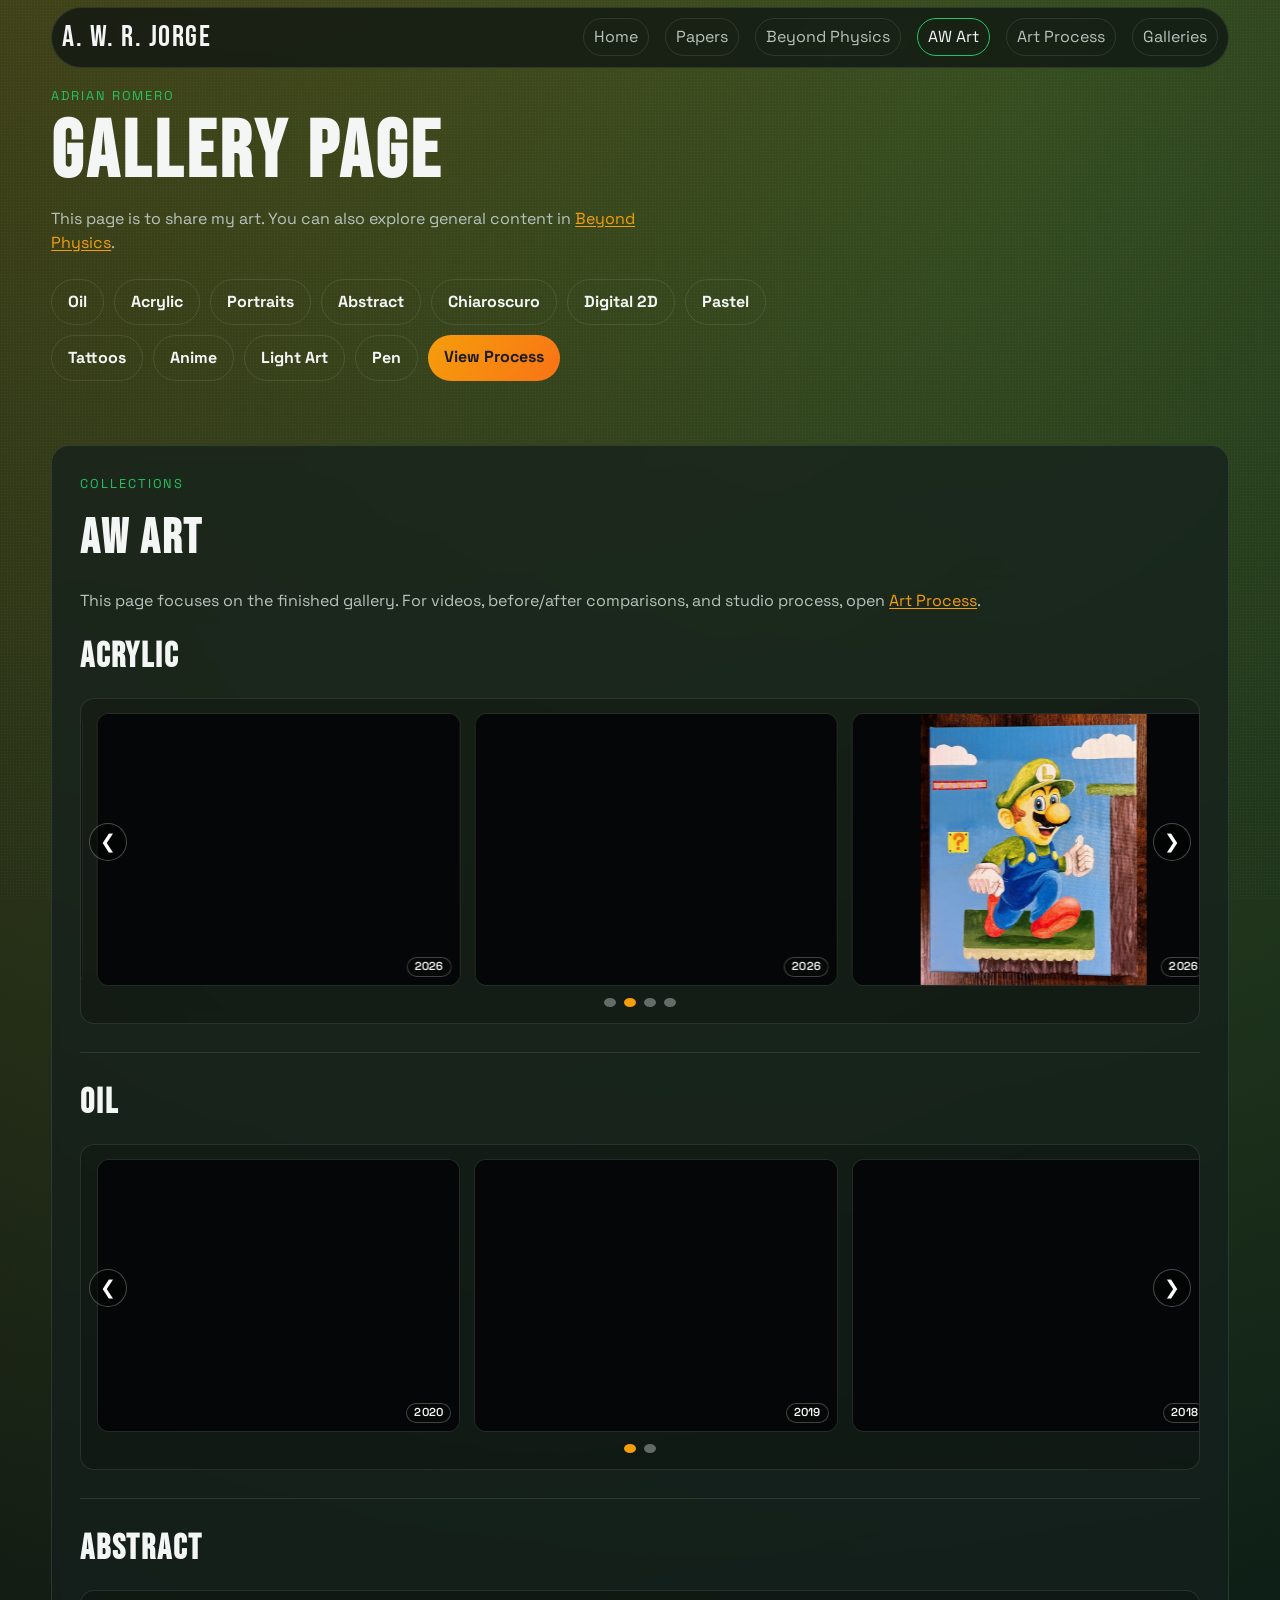
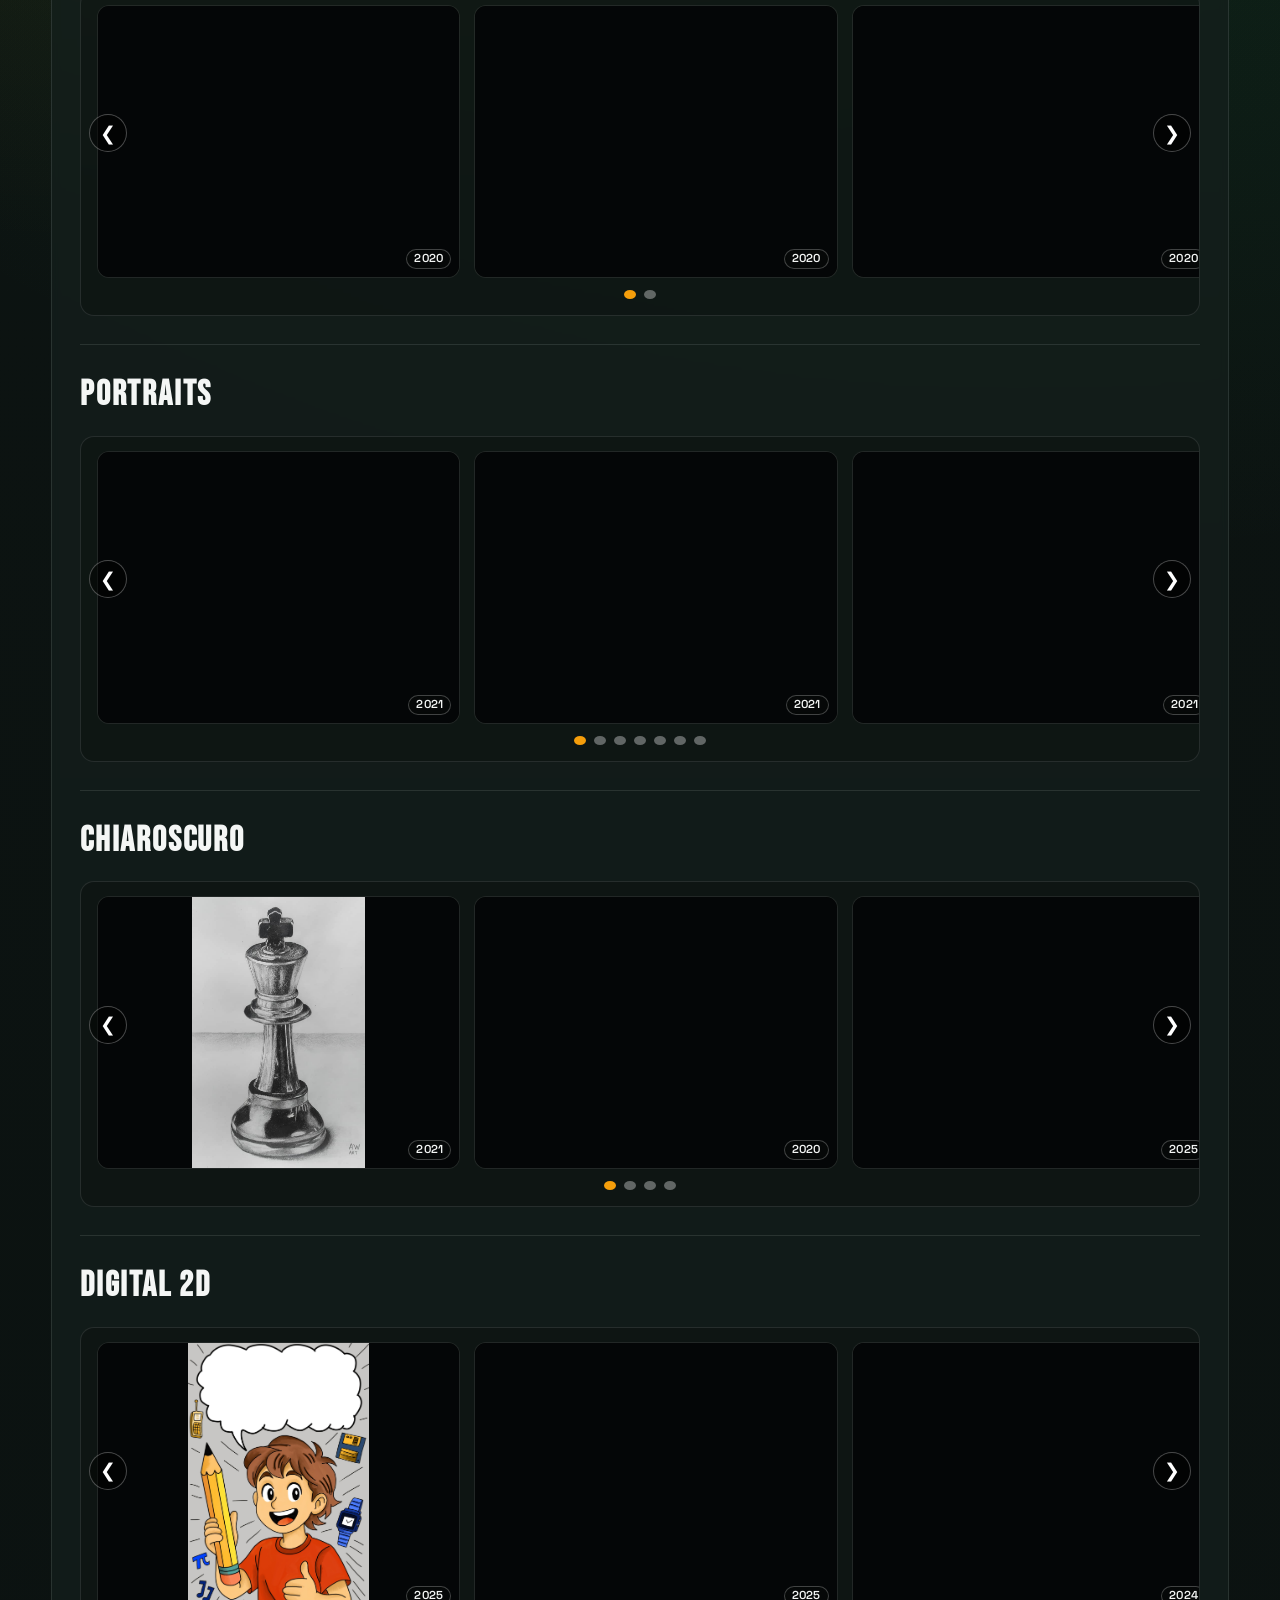
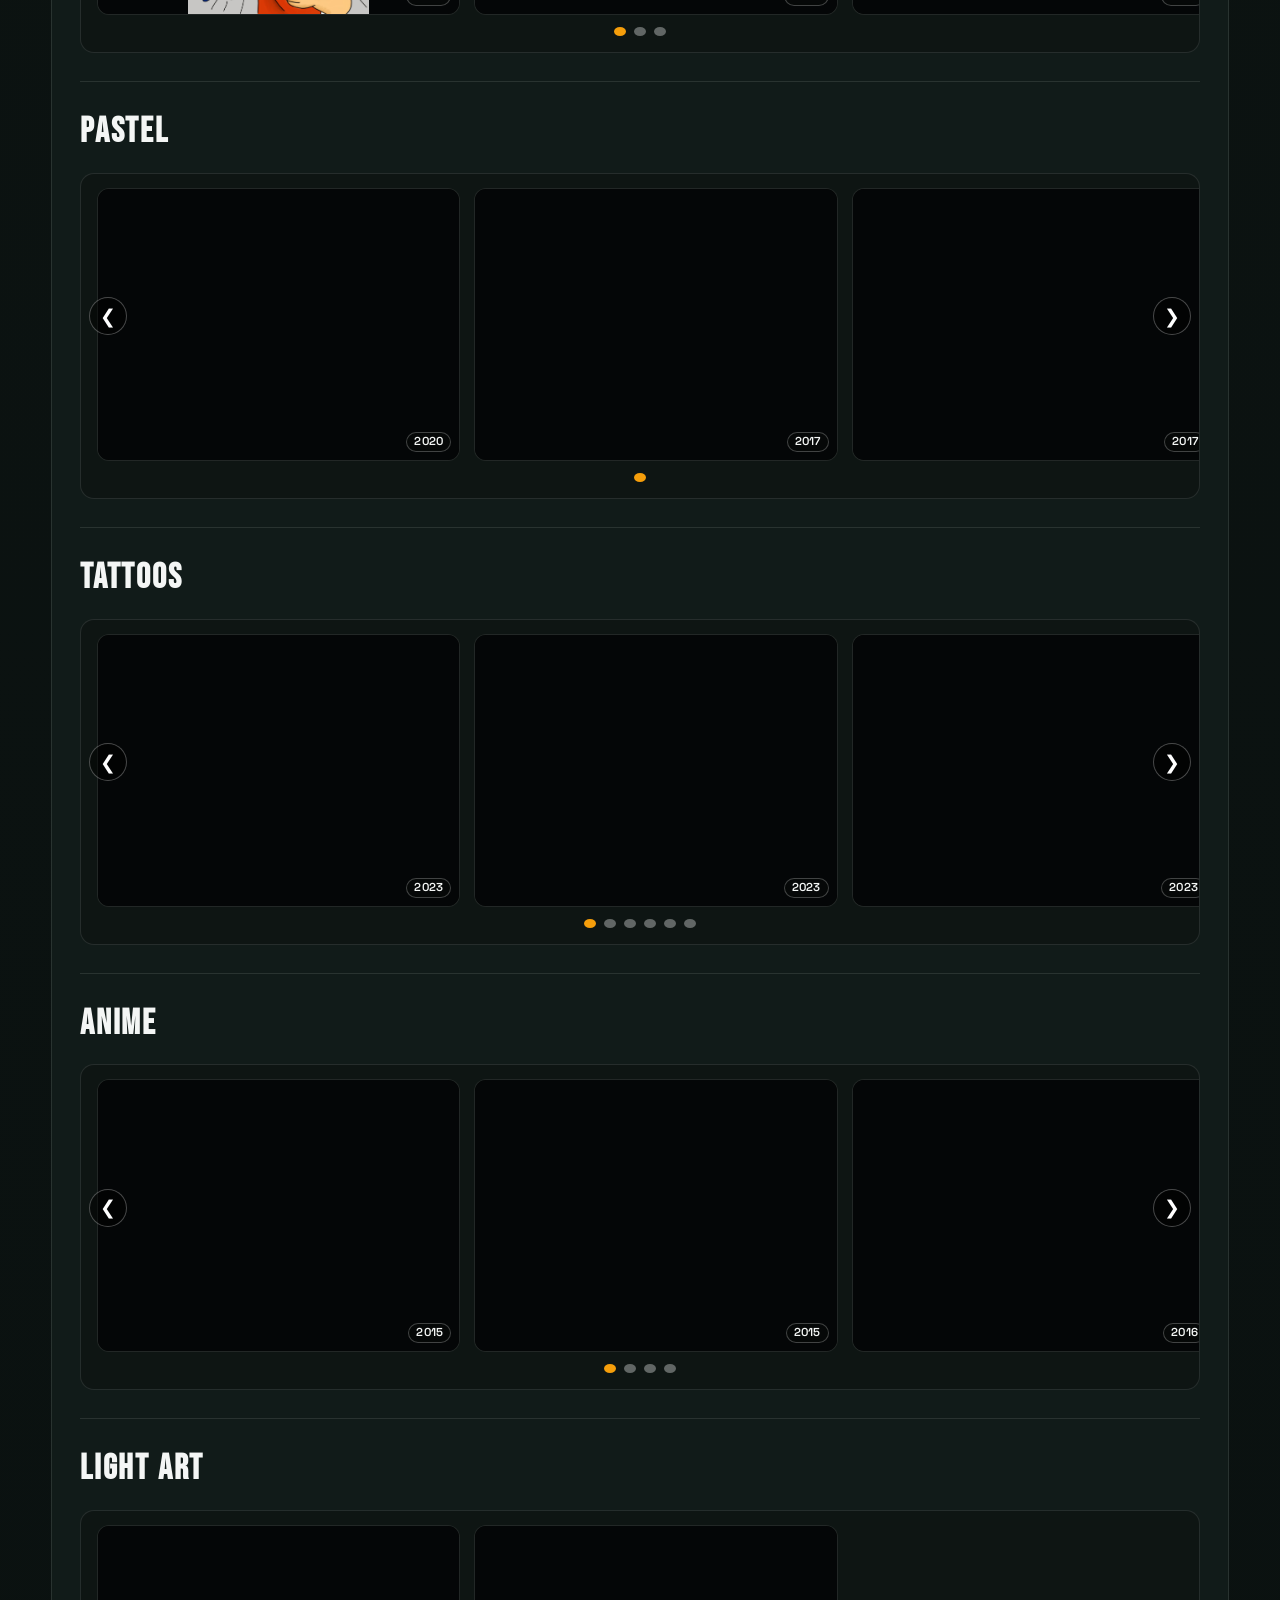
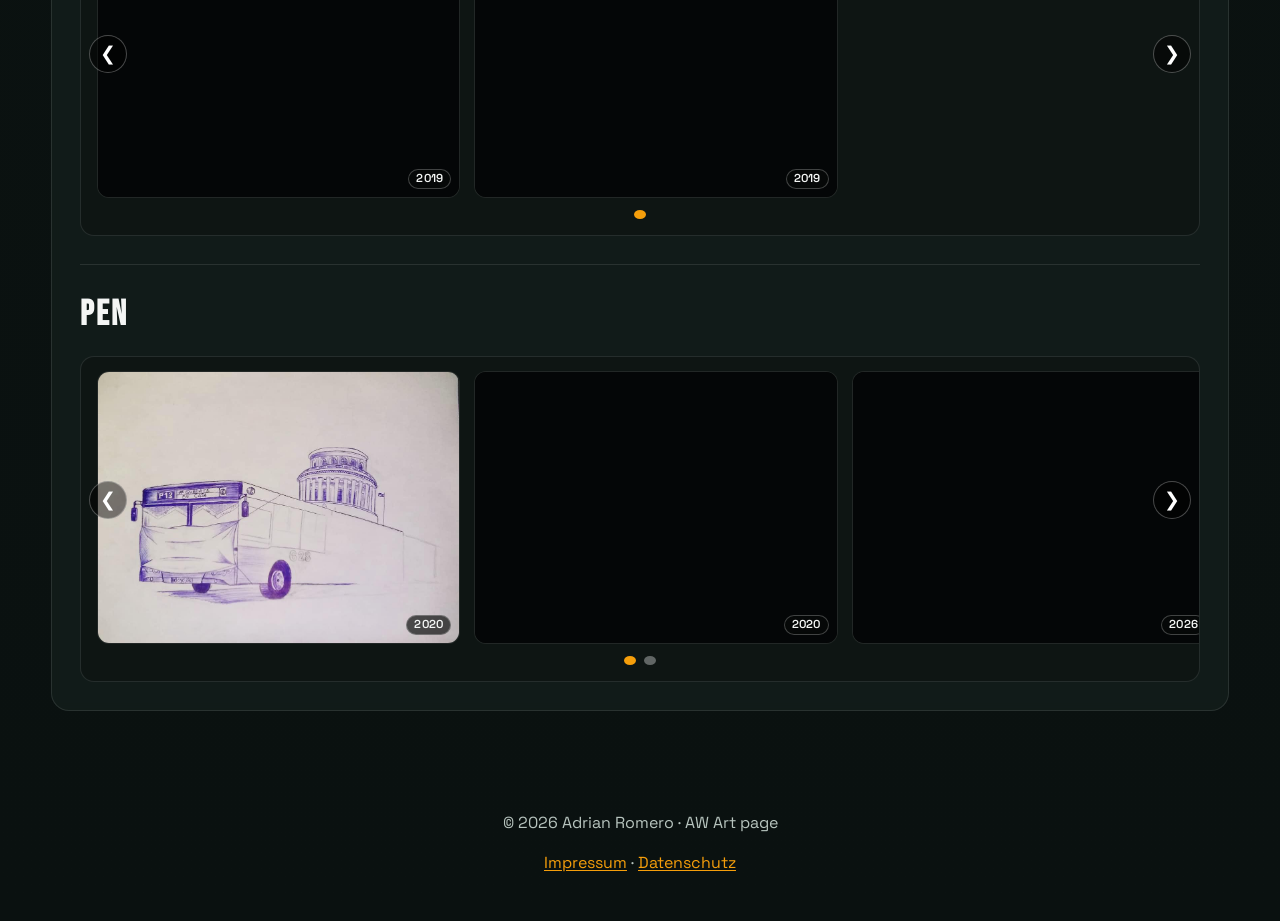
==== commit 374b5a86: "Add files via upload" ====
--- a/arte.html
+++ b/arte.html
@@ -9,16 +9,26 @@
   <link href="https://fonts.googleapis.com/css2?family=Bebas+Neue&family=Space+Grotesk:wght@400;500;700&display=swap" rel="stylesheet" />
   <link rel="stylesheet" href="styles.css?v=20260313-2" />
   <script src="script.js?v=20260220-1" defer></script>
+  <style>
+    .hero.hero-compact {
+      min-height: auto;
+      padding-bottom: 4rem;
+    }
+
+    .hero.hero-compact .hero-content {
+      padding-bottom: 0;
+      margin-bottom: 0;
+    }
+  </style>
 </head>
 <body>
   <div class="noise"></div>
 
-  <header class="hero" id="home">
+  <header class="hero hero-compact" id="home">
     <nav class="topbar">
       <a class="logo" href="index.html">A. W. R. Jorge</a>
       <div class="menu">
         <a href="index.html">Home</a>
-        <a href="skills.html">Skills</a>
         <a href="index.html#papers">Papers</a>
         <a href="beyond-physics.html">Beyond Physics</a>
         <a class="active" href="arte.html">AW Art</a>
@@ -138,15 +148,16 @@
           <div class="carousel" data-autoplay="1800">
             <div class="carousel-window">
               <div class="track">
-                <article class="card" data-year="2021"><img data-src="po1.jpg" src="[data-uri]" alt="Portraits 1" loading="lazy" decoding="async" fetchpriority="low" /></article>
                 <article class="card" data-year="2021"><img data-src="po2.jpg" src="[data-uri]" alt="Portraits 2" loading="lazy" decoding="async" fetchpriority="low" /></article>
                 <article class="card" data-year="2021"><img data-src="po3.jpg" src="[data-uri]" alt="Portraits 3" loading="lazy" decoding="async" fetchpriority="low" /></article>
+                 <article class="card" data-year="2021"><img data-src="po9.jpg" src="[data-uri]" alt="Portraits 8" loading="lazy" decoding="async" fetchpriority="low" /></article>
                 <article class="card" data-year="2021"><img data-src="po4.jpg" src="[data-uri]" alt="Portraits 4" loading="lazy" decoding="async" fetchpriority="low" /></article>
                 <article class="card" data-year="2021"><img data-src="po5.jpg" src="[data-uri]" alt="Portraits 5" loading="lazy" decoding="async" fetchpriority="low" /></article>
                 <article class="card" data-year="2021"><img data-src="po6.jpg" src="[data-uri]" alt="Portraits 6" loading="lazy" decoding="async" fetchpriority="low" /></article>
                 <article class="card" data-year="2021"><img data-src="po7.jpg" src="[data-uri]" alt="Portraits 7" loading="lazy" decoding="async" fetchpriority="low" /></article>
                 <article class="card" data-year="2021"><img data-src="po8.jpg" src="[data-uri]" alt="Portraits 8" loading="lazy" decoding="async" fetchpriority="low" /></article>
-                <article class="card" data-year="2021"><img data-src="po9.jpg" src="[data-uri]" alt="Portraits 9" loading="lazy" decoding="async" fetchpriority="low" /></article>
+                <article class="card" data-year="2021"><img data-src="po1.jpg" src="[data-uri]" alt="Portraits 1" loading="lazy" decoding="async" fetchpriority="low" /></article>
+
               </div>
             </div>
             <button class="control prev" type="button" aria-label="Previous slide">&#10094;</button>
--- a/styles.css
+++ b/styles.css
@@ -202,9 +202,9 @@
 }
 
 .hero-random-quote {
-  margin: 14px 0 0;
-  color: var(--muted);
-  font-size: 0.95rem;
+  margin: 16px 0 0;
+  color: var(--muted);
+  font-size: clamp(1.08rem, 1.55vw, 1.25rem);
   font-style: italic;
   line-height: 1.45;
   max-width: 62ch;
@@ -396,6 +396,11 @@
   gap: 12px;
 }
 
+.papers-feature-grid {
+  display: grid;
+  gap: 16px;
+}
+
 .paper-card {
   padding: 14px;
   border: 1px solid var(--line);
@@ -403,6 +408,18 @@
   background: rgba(0, 0, 0, 0.25);
 }
 
+.paper-feature-card {
+  display: grid;
+  grid-template-columns: minmax(180px, 320px) minmax(0, 1fr);
+  gap: 16px;
+  align-items: start;
+  padding: 16px;
+}
+
+.paper-content {
+  min-width: 0;
+}
+
 .paper-card h3 {
   margin-top: 4px;
 }
@@ -410,6 +427,31 @@
 .paper-card p {
   margin: 8px 0;
   color: var(--muted);
+}
+
+.paper-figure-link {
+  display: block;
+  overflow: hidden;
+  border: 1px solid var(--line);
+  border-radius: 10px;
+  background: rgba(5, 6, 7, 0.92);
+}
+
+.paper-figure {
+  width: 100%;
+  aspect-ratio: 4 / 3;
+  display: block;
+  object-fit: contain;
+  background: rgba(5, 6, 7, 0.92);
+}
+
+.paper-authors {
+  color: var(--muted);
+}
+
+.paper-summary {
+  color: var(--text) !important;
+  max-width: 78ch;
 }
 
 .paper-meta {
@@ -424,19 +466,124 @@
   gap: 12px;
   flex-wrap: wrap;
 }
-.posters-grid {
-  display: grid;
-  gap: 12px;
-  grid-template-columns: repeat(2, minmax(0, 1fr));
+
+.additional-publications {
+  margin-top: 22px;
+}
+
+.additional-publications h3 {
+  margin-bottom: 12px;
+}
+
+.compact-papers-grid {
+  display: grid;
+  gap: 12px;
+}
+
+.paper-compact {
+  align-content: start;
+}
+
+.paper-compact h3 {
+  font-size: 1rem;
+}
+
+.scroll-carousel {
+  position: relative;
+  padding: 0 46px;
+}
+
+.scroll-arrow {
+  position: absolute;
+  top: 50%;
+  z-index: 3;
+  width: 38px;
+  height: 38px;
+  border: 1px solid rgba(255, 255, 255, 0.22);
+  border-radius: 999px;
+  background: rgba(13, 20, 18, 0.82);
+  color: var(--text);
+  font-size: 1.18rem;
+  line-height: 1;
+  display: grid;
+  place-items: center;
+  cursor: pointer;
+  transform: translateY(-50%);
+  transition: background 0.2s ease, border-color 0.2s ease, color 0.2s ease, opacity 0.2s ease;
+}
+
+.scroll-arrow:hover {
+  border-color: var(--accent);
+  background: rgba(245, 158, 11, 0.18);
+  color: var(--accent);
+}
+
+.scroll-arrow:focus-visible {
+  outline: 2px solid var(--accent-2);
+  outline-offset: 3px;
+}
+
+.scroll-arrow:disabled {
+  opacity: 0.35;
+  cursor: not-allowed;
+}
+
+.scroll-arrow-prev {
+  left: 0;
+}
+
+.scroll-arrow-next {
+  right: 0;
+}
+
+.posters-grid:focus-visible,
+.talks-grid:focus-visible {
+  outline: 2px solid var(--accent-2);
+  outline-offset: 4px;
+}
+
+.posters-grid {
+  display: flex;
+  width: 100%;
+  max-width: 100%;
+  min-width: 0;
+  gap: 14px;
+  overflow-x: auto;
+  overflow-y: hidden;
+  padding: 2px 2px 14px;
+  scroll-snap-type: x mandatory;
+  scrollbar-color: var(--accent) rgba(255, 255, 255, 0.1);
+  scrollbar-width: thin;
+}
+
+#posters {
+  overflow: hidden;
+}
+
+.posters-grid::-webkit-scrollbar {
+  height: 10px;
+}
+
+.posters-grid::-webkit-scrollbar-track {
+  background: rgba(255, 255, 255, 0.1);
+  border-radius: 999px;
+}
+
+.posters-grid::-webkit-scrollbar-thumb {
+  background: var(--accent);
+  border-radius: 999px;
 }
 
 .poster-card {
+  flex: 0 0 clamp(260px, 28vw, 340px);
   padding: 14px;
   border: 1px solid var(--line);
   border-radius: 12px;
   background: rgba(0, 0, 0, 0.25);
   display: grid;
   gap: 10px;
+  scroll-snap-align: start;
+  align-content: start;
 }
 
 .poster-image-link {
@@ -460,34 +607,174 @@
   color: var(--muted);
 }
 
-.talks-grid {
-  display: grid;
-  gap: 12px;
-  grid-template-columns: repeat(2, minmax(0, 1fr));
-}
-
-.talk-card {
-  padding: 14px;
-  border: 1px solid var(--line);
-  border-radius: 12px;
-  background: rgba(0, 0, 0, 0.25);
-  display: grid;
-  gap: 10px;
-}
-
-.talk-preview-image {
-  width: 100%;
-  min-height: clamp(220px, 28vw, 380px);
-  border: 1px solid var(--line);
-  border-radius: 10px;
-  display: block;
+.talks-grid {
+  display: flex;
+  width: 100%;
+  max-width: 100%;
+  min-width: 0;
+  gap: 14px;
+  overflow-x: auto;
+  overflow-y: hidden;
+  padding: 2px 2px 14px;
+  scroll-snap-type: x mandatory;
+  scrollbar-color: var(--accent) rgba(255, 255, 255, 0.1);
+  scrollbar-width: thin;
+}
+
+.talks-grid::-webkit-scrollbar {
+  height: 10px;
+}
+
+.talks-grid::-webkit-scrollbar-track {
+  background: rgba(255, 255, 255, 0.1);
+  border-radius: 999px;
+}
+
+.talks-grid::-webkit-scrollbar-thumb {
+  background: var(--accent);
+  border-radius: 999px;
+}
+
+#talks {
+  overflow: hidden;
+}
+
+.talk-card {
+  flex: 0 0 clamp(320px, 36vw, 460px);
+  padding: 14px;
+  border: 1px solid var(--line);
+  border-radius: 12px;
+  background: rgba(0, 0, 0, 0.25);
+  display: grid;
+  gap: 10px;
+  scroll-snap-align: start;
+  align-content: start;
+}
+
+.talk-preview-image {
+  width: 100%;
+  min-height: 0;
+  aspect-ratio: 16 / 10;
+  border: 1px solid var(--line);
+  border-radius: 10px;
+  display: block;
   object-fit: contain;
   background: rgba(5, 6, 7, 0.92);
 }
 
-.talk-meta {
-  margin: 0;
-  color: var(--muted);
+.talk-meta {
+  margin: 0;
+  color: var(--muted);
+}
+
+.events-grid {
+  display: grid;
+  gap: 14px;
+}
+
+.event-card {
+  display: grid;
+  gap: 12px;
+  padding: 14px;
+  border: 1px solid var(--line);
+  border-radius: 12px;
+  background: rgba(0, 0, 0, 0.25);
+}
+
+.event-card-feature {
+  background:
+    linear-gradient(135deg, rgba(245, 158, 11, 0.1), transparent 38%),
+    rgba(0, 0, 0, 0.25);
+}
+
+.event-photo-placeholder {
+  min-height: 150px;
+  border: 1px solid var(--line);
+  border-radius: 10px;
+  display: grid;
+  place-items: center;
+  overflow: hidden;
+  background:
+    radial-gradient(circle at 28% 20%, rgba(34, 197, 94, 0.28), transparent 34%),
+    radial-gradient(circle at 78% 72%, rgba(245, 158, 11, 0.22), transparent 34%),
+    linear-gradient(135deg, rgba(255, 255, 255, 0.07), rgba(255, 255, 255, 0.02));
+  color: var(--text);
+}
+
+.event-photo-placeholder span {
+  padding: 6px 10px;
+  border: 1px solid var(--line);
+  border-radius: 999px;
+  background: rgba(13, 20, 18, 0.72);
+  font-weight: 700;
+}
+
+.event-photo {
+  width: 100%;
+  aspect-ratio: 16 / 10;
+  display: block;
+  object-fit: cover;
+  object-position: center;
+  border: 1px solid var(--line);
+  border-radius: 10px;
+  background: rgba(5, 6, 7, 0.92);
+}
+
+.event-content {
+  min-width: 0;
+}
+
+.event-card p {
+  margin: 8px 0 0;
+  color: var(--muted);
+}
+
+.event-meta,
+.education-year {
+  color: var(--accent-2) !important;
+  font-size: 0.84rem;
+  letter-spacing: 0.08em;
+  text-transform: uppercase;
+}
+
+.events-compact {
+  margin-top: 20px;
+  padding-top: 18px;
+  border-top: 1px solid var(--line);
+}
+
+.event-list {
+  margin: 10px 0 0;
+  padding-left: 18px;
+  display: grid;
+  gap: 8px;
+  color: var(--muted);
+}
+
+.event-list span {
+  color: var(--accent);
+  font-weight: 700;
+}
+
+.education-timeline {
+  display: grid;
+  gap: 12px;
+}
+
+.education-card {
+  padding: 14px;
+  border: 1px solid var(--line);
+  border-radius: 12px;
+  background: rgba(0, 0, 0, 0.25);
+}
+
+.education-card p {
+  margin: 8px 0 0;
+  color: var(--muted);
+}
+
+.education-note {
+  font-size: 0.95rem;
 }
 
 .split-note {
@@ -806,6 +1093,14 @@
     grid-template-columns: repeat(2, minmax(0, 1fr));
   }
 
+  .events-grid {
+    grid-template-columns: repeat(2, minmax(0, 1fr));
+  }
+
+  .education-timeline {
+    grid-template-columns: repeat(3, minmax(0, 1fr));
+  }
+
   .split-note {
     grid-template-columns: repeat(2, minmax(0, 1fr));
     align-items: start;
@@ -825,14 +1120,18 @@
     grid-template-columns: repeat(2, minmax(0, 1fr));
   }
 
-  .kpi-grid,
-  .papers-grid {
-    grid-template-columns: repeat(3, minmax(0, 1fr));
-  }
-
-  .posters-grid {
-    grid-template-columns: repeat(2, minmax(0, 1fr));
-  }
+  .kpi-grid,
+  .papers-grid {
+    grid-template-columns: repeat(3, minmax(0, 1fr));
+  }
+
+  .compact-papers-grid {
+    grid-template-columns: repeat(3, minmax(0, 1fr));
+  }
+
+  .posters-grid {
+    grid-template-columns: repeat(2, minmax(0, 1fr));
+  }
 
   .talks-grid {
     grid-template-columns: repeat(2, minmax(0, 1fr));
@@ -854,8 +1153,12 @@
     grid-template-columns: repeat(3, minmax(0, 1fr));
   }
 
+  .events-grid {
+    grid-template-columns: repeat(3, minmax(0, 1fr));
+  }
+
   .posters-grid {
-    grid-template-columns: repeat(4, minmax(0, 1fr));
+    grid-auto-columns: unset;
   }
 
   .talks-grid {
@@ -876,10 +1179,53 @@
   }
 }
 
-@media (max-width: 760px) {
-  .posters-grid,
-  .talks-grid {
-    grid-template-columns: 1fr;
+@media (max-width: 760px) {
+  .paper-feature-card {
+    grid-template-columns: 1fr;
+    gap: 12px;
+    padding: 12px;
+  }
+
+  .paper-figure {
+    max-height: 260px;
+  }
+
+  .scroll-carousel {
+    padding: 0;
+  }
+
+  .scroll-arrow {
+    width: 30px;
+    height: 30px;
+    font-size: 1rem;
+  }
+
+  .scroll-arrow-prev {
+    left: 4px;
+  }
+
+  .scroll-arrow-next {
+    right: 4px;
+  }
+
+  .events-grid,
+  .education-timeline {
+    grid-template-columns: 1fr;
+  }
+
+  .event-card-feature {
+    grid-template-columns: 1fr;
+  }
+
+  .talks-grid {
+    grid-template-columns: 1fr;
+  }
+  .posters-grid {
+    display: flex;
+  }
+
+  .poster-card {
+    flex-basis: min(86%, 320px);
   }
   .hero {
     padding-top: 128px;
@@ -1345,6 +1691,44 @@
   -webkit-backdrop-filter: blur(4px);
 }
 
+.profile-cv-btn {
+  width: 100%;
+  margin-top: 14px;
+  text-align: center;
+}
+
+.research-interests {
+  max-width: 720px;
+  margin-top: 18px;
+  padding: 12px 14px;
+  border: 1px solid rgba(255, 255, 255, 0.12);
+  border-radius: 16px;
+  background: rgba(0, 0, 0, 0.18);
+  backdrop-filter: blur(4px);
+  -webkit-backdrop-filter: blur(4px);
+}
+
+.research-interests h2 {
+  font-size: clamp(1.18rem, 2.5vw, 1.55rem);
+  margin: 0 0 6px;
+}
+
+.interest-list {
+  margin: 0;
+  padding-left: 18px;
+  display: grid;
+  grid-template-columns: repeat(2, minmax(0, 1fr));
+  column-gap: 24px;
+  row-gap: 6px;
+  color: var(--muted);
+  font-size: 0.88rem;
+  line-height: 1.35;
+}
+
+.interest-list li::marker {
+  color: var(--accent-2);
+}
+
 @media (min-width: 860px) {
   .hero .hero-grid {
     align-items: start;
@@ -1376,4 +1760,28 @@
   .hero .profile-card {
     margin-top: 20px;
   }
-}
+
+  .research-interests {
+    padding: 14px;
+  }
+
+  .interest-list {
+    grid-template-columns: 1fr;
+  }
+}
+
+/* Talks carousel overrides */
+.talks-grid {
+  display: flex;
+  grid-template-columns: none;
+}
+
+.talk-card {
+  flex: 0 0 clamp(320px, 36vw, 460px);
+}
+
+@media (max-width: 760px) {
+  .talk-card {
+    flex-basis: min(88%, 360px);
+  }
+}
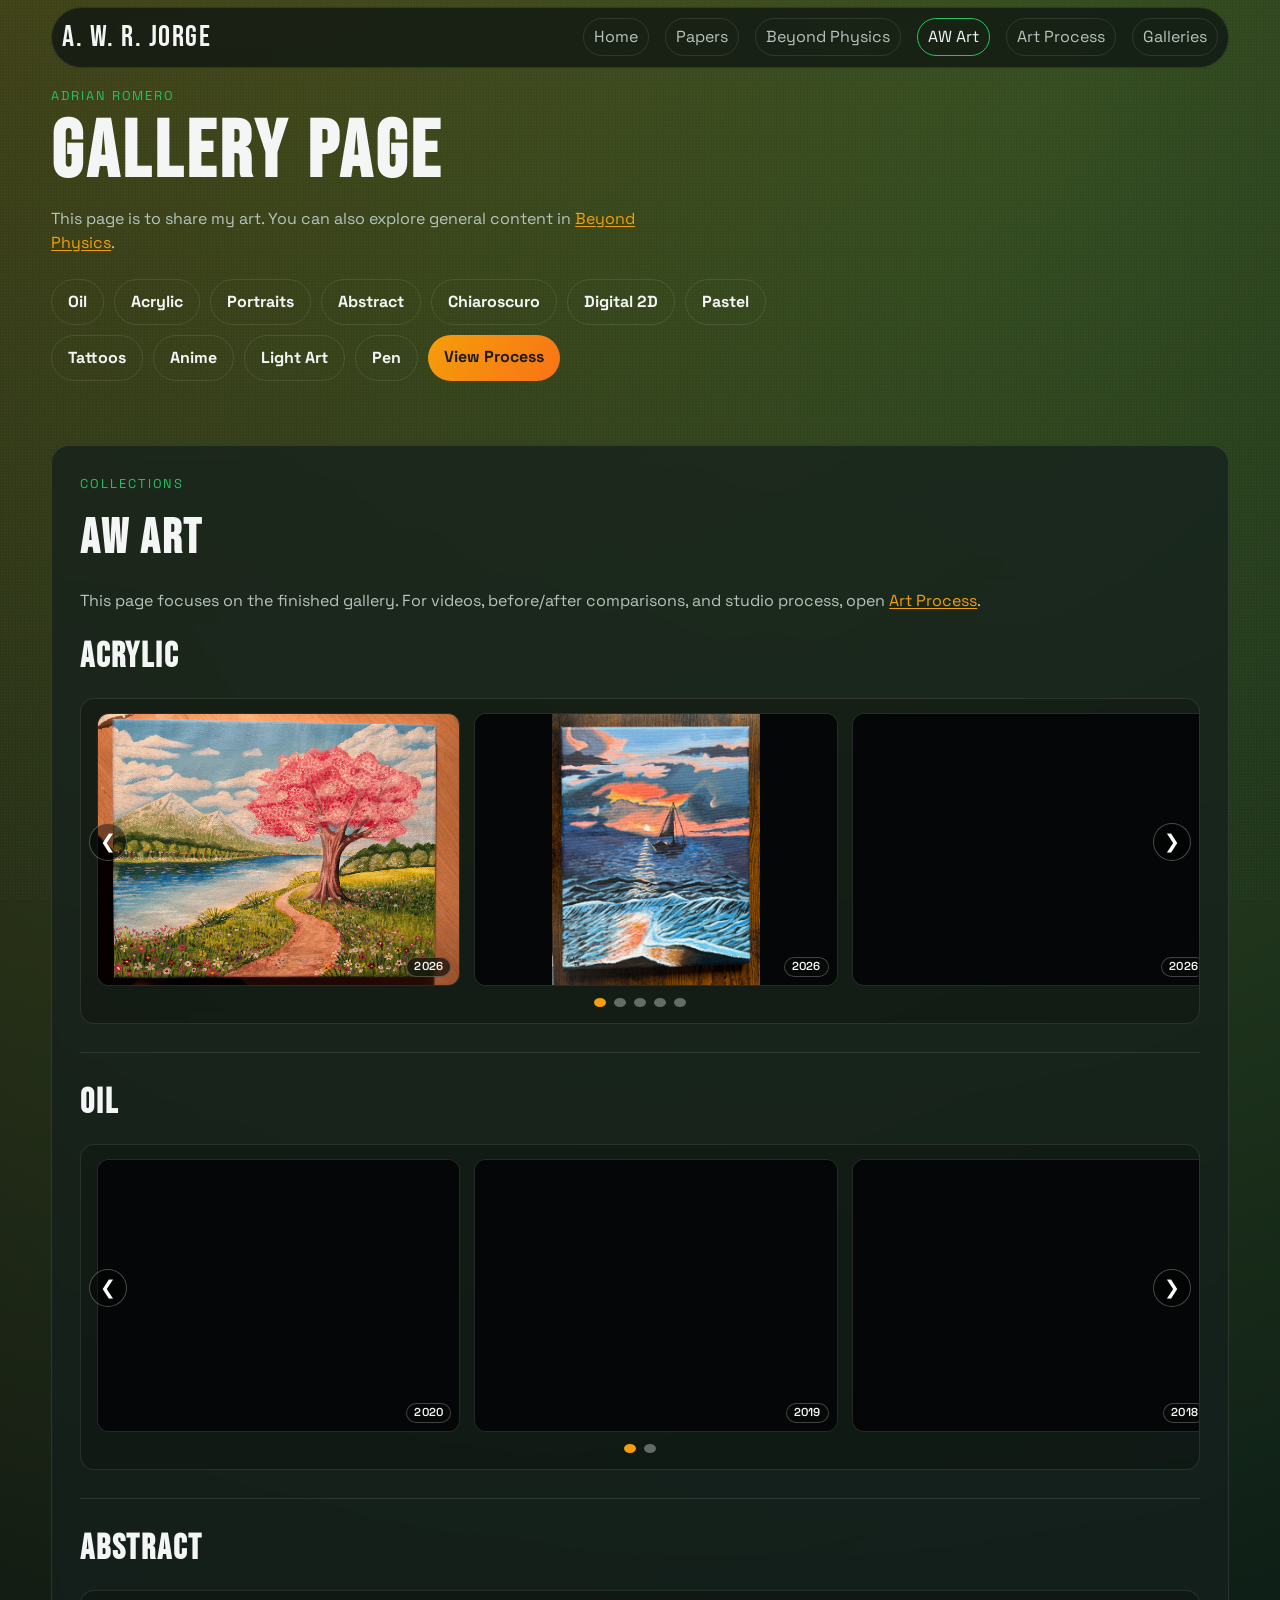
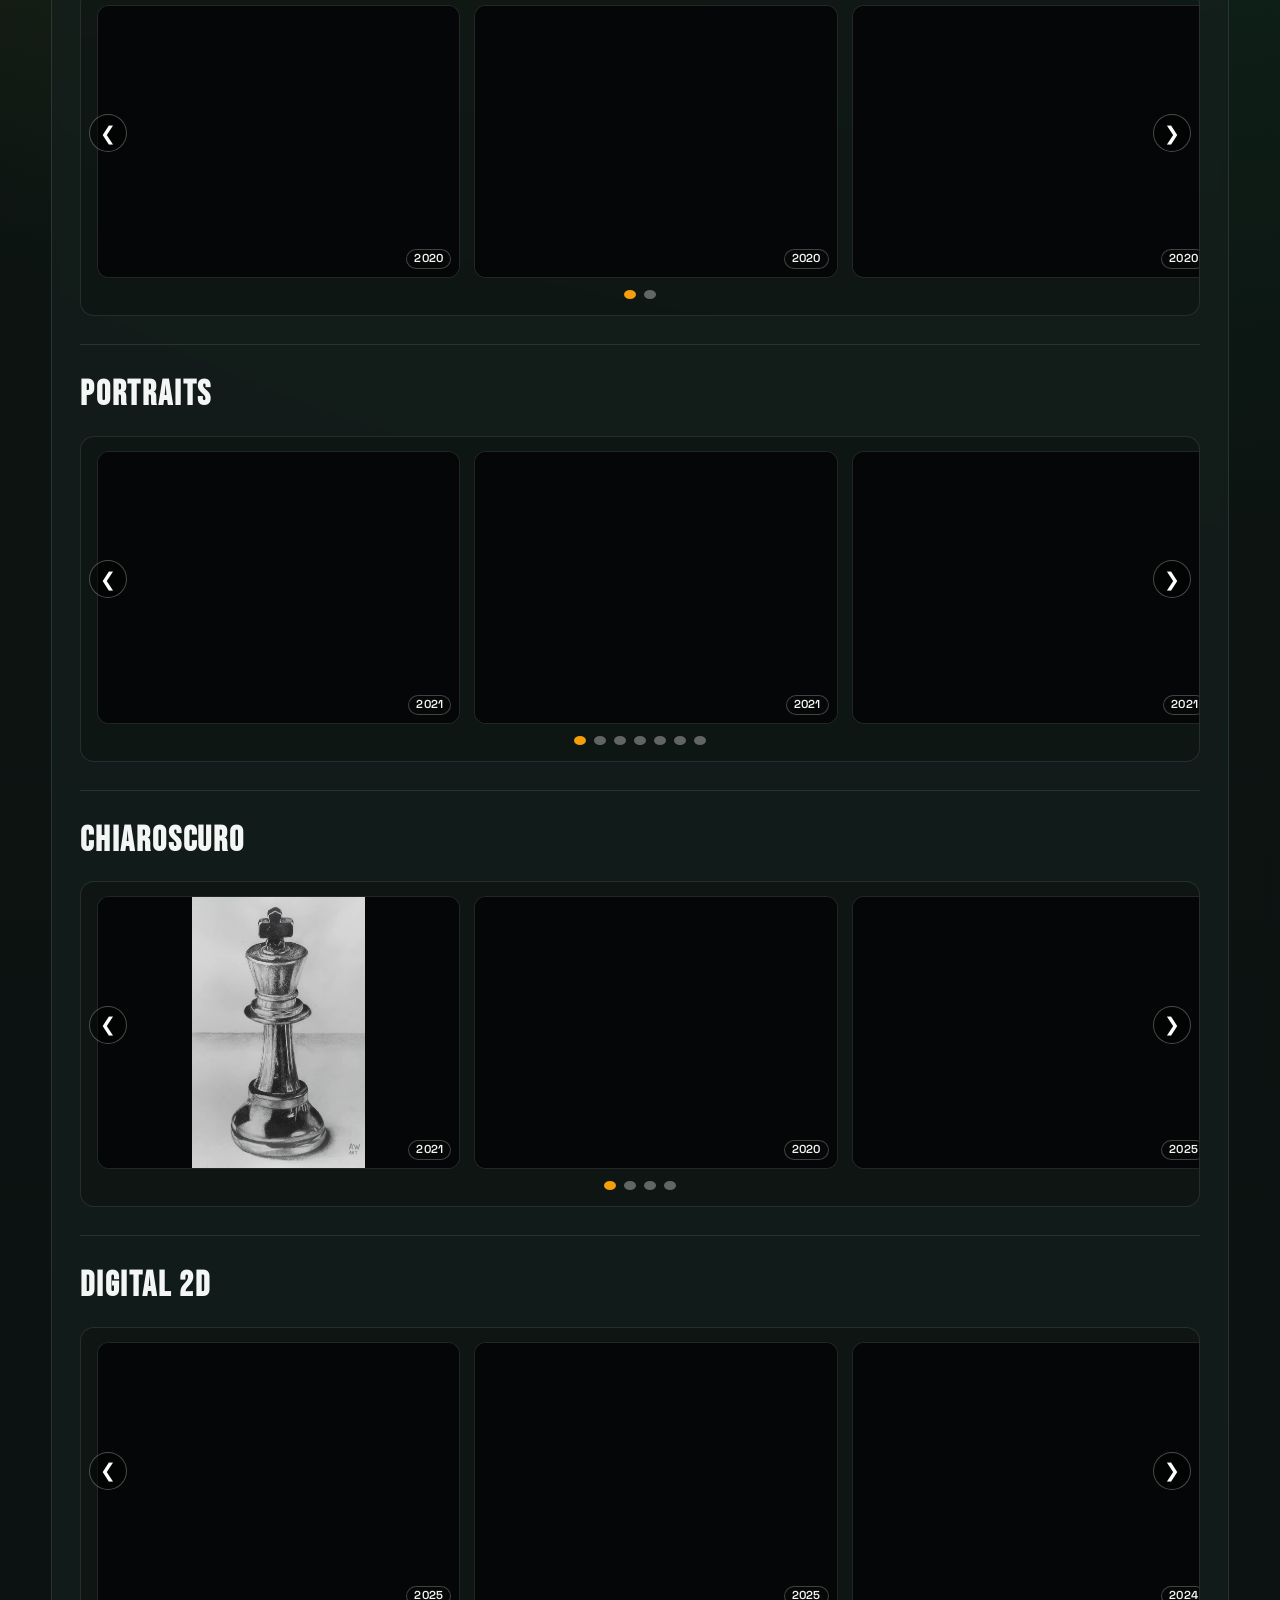
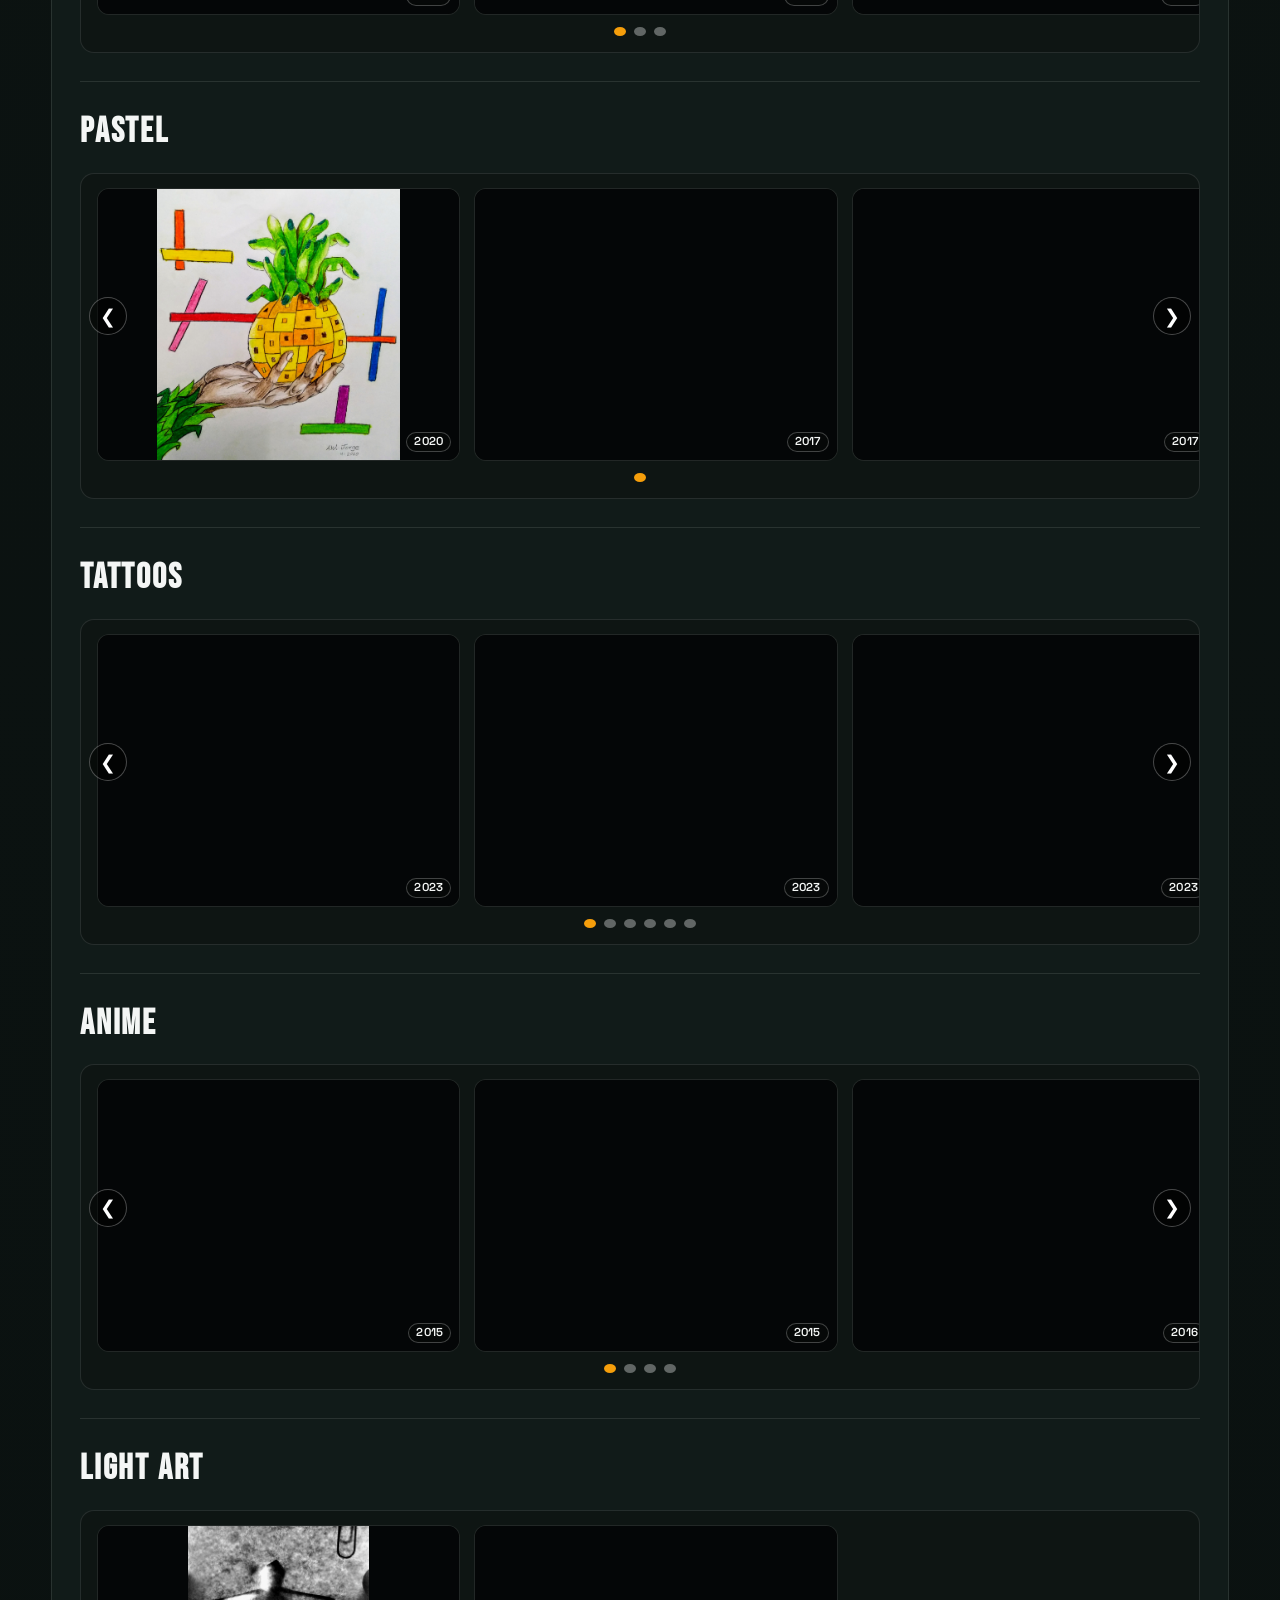
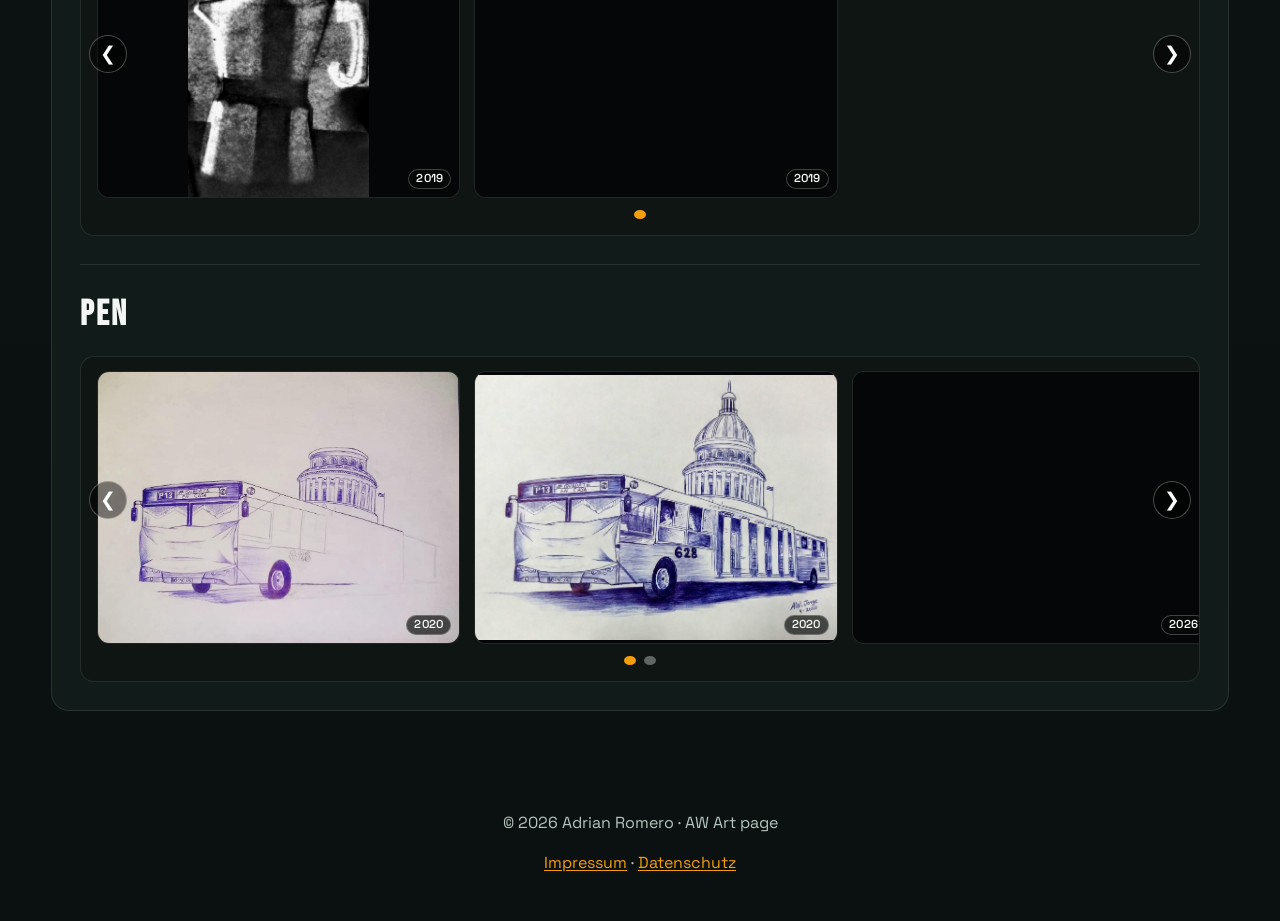
==== commit 35da8053: "Add files via upload" ====
--- a/arte.html
+++ b/arte.html
@@ -83,9 +83,10 @@
           <div class="carousel" data-autoplay="1800">
             <div class="carousel-window">
               <div class="track">
+			     <article class="card" data-year="2026"><img data-src="ac7.jpg" src="[data-uri]" alt="Acrylic 5" loading="lazy" decoding="async" fetchpriority="low" /></article>
 			    <article class="card" data-year="2026"><img data-src="ac8.jpg" src="[data-uri]" alt="Acrylic 6" loading="lazy" decoding="async" fetchpriority="low" /></article>
-                <article class="card" data-year="2026"><img data-src="ac7.jpg" src="[data-uri]" alt="Acrylic 5" loading="lazy" decoding="async" fetchpriority="low" /></article>
-                <article class="card" data-year="2026"><img data-src="ac6.jpg" src="[data-uri]" alt="Acrylic 4" loading="lazy" decoding="async" fetchpriority="low" /></article>
+ 			  	<article class="card" data-year="2026"><img data-src="ac10.jpg" src="[data-uri]" alt="Acrylic 7" loading="lazy" decoding="async" fetchpriority="low" /></article>            
+			   <article class="card" data-year="2026"><img data-src="ac6.jpg" src="[data-uri]" alt="Acrylic 4" loading="lazy" decoding="async" fetchpriority="low" /></article>
                 <article class="card" data-year="2026"><img data-src="ac2b.jpeg" src="[data-uri]" alt="Acrylic 2" loading="lazy" decoding="async" fetchpriority="low" /></article>
                 <article class="card" data-year="2025"><img data-src="ac1.jpeg" src="[data-uri]" alt="Acrylic 1" loading="lazy" decoding="async" fetchpriority="low" /></article>
                 <article class="card" data-year="2025"><img data-src="ac5.jpeg" src="[data-uri]" alt="Acrylic 3" loading="lazy" decoding="async" fetchpriority="low" /></article>
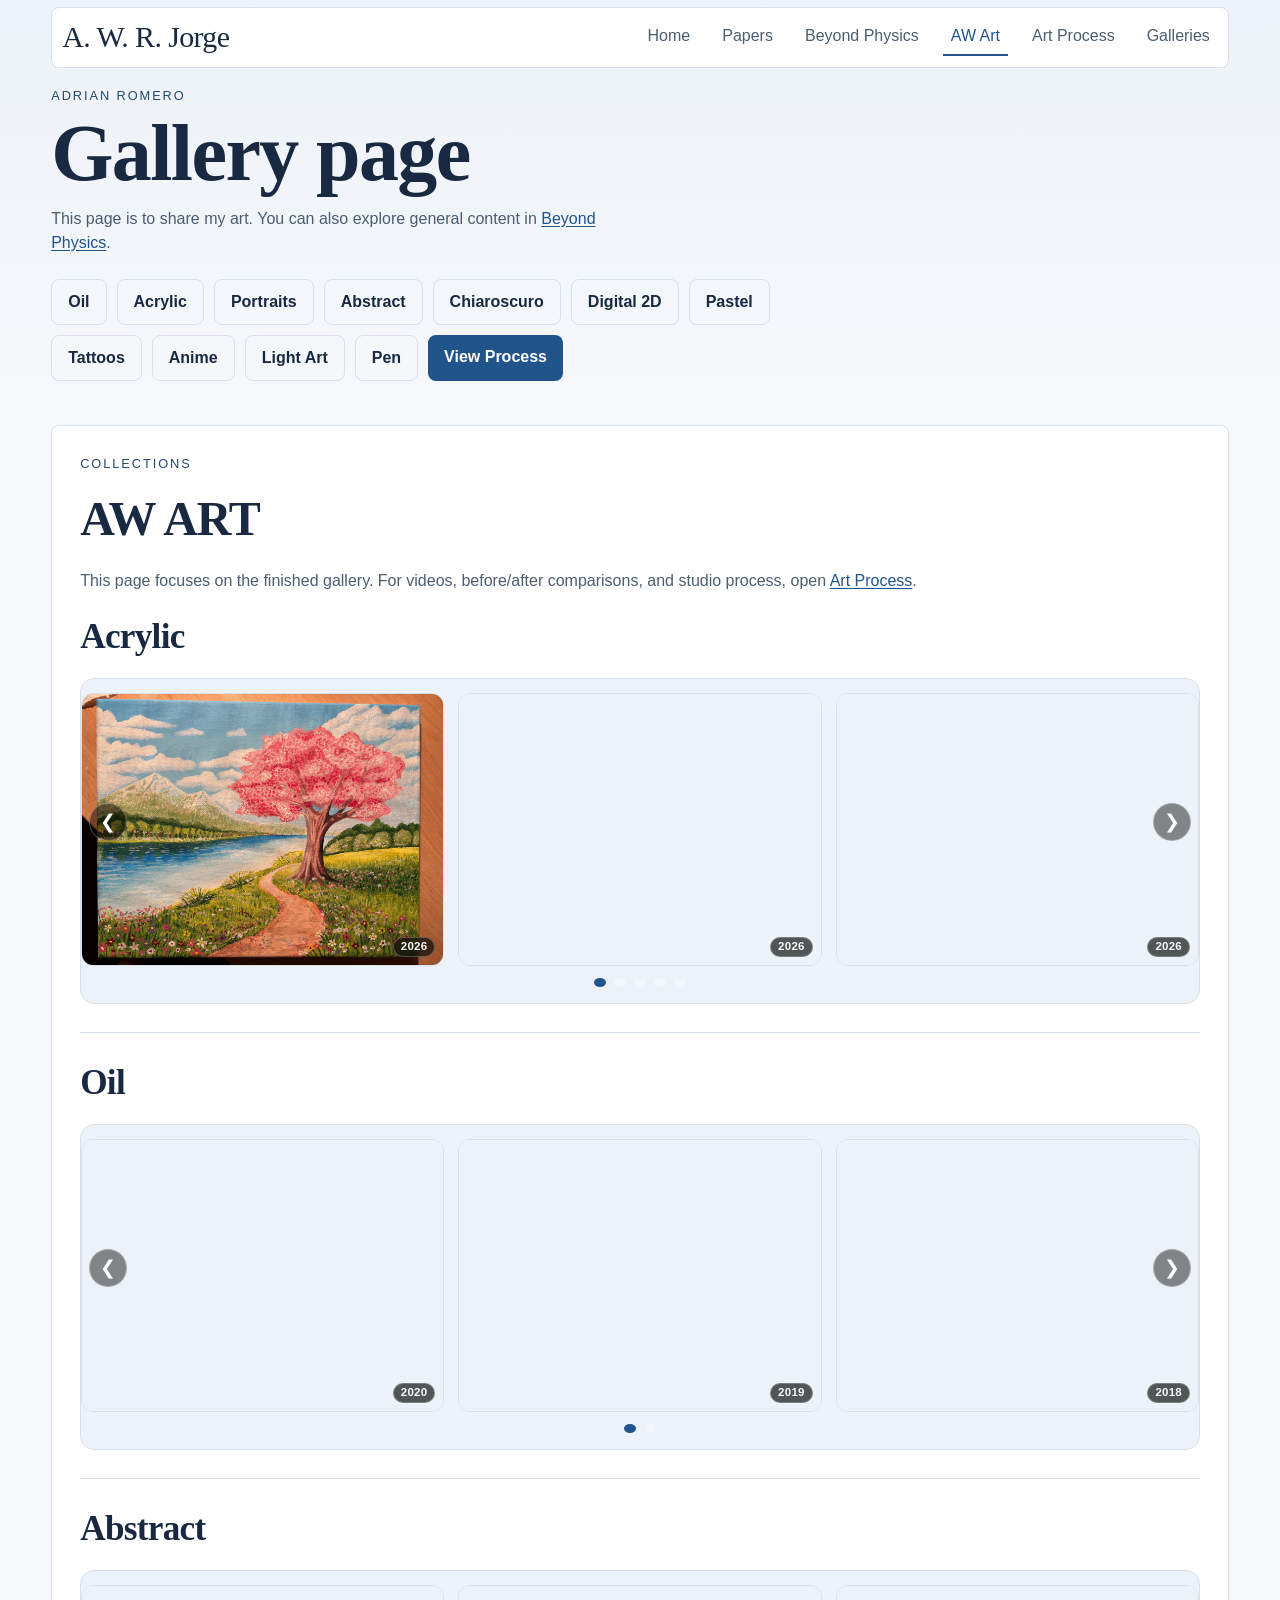
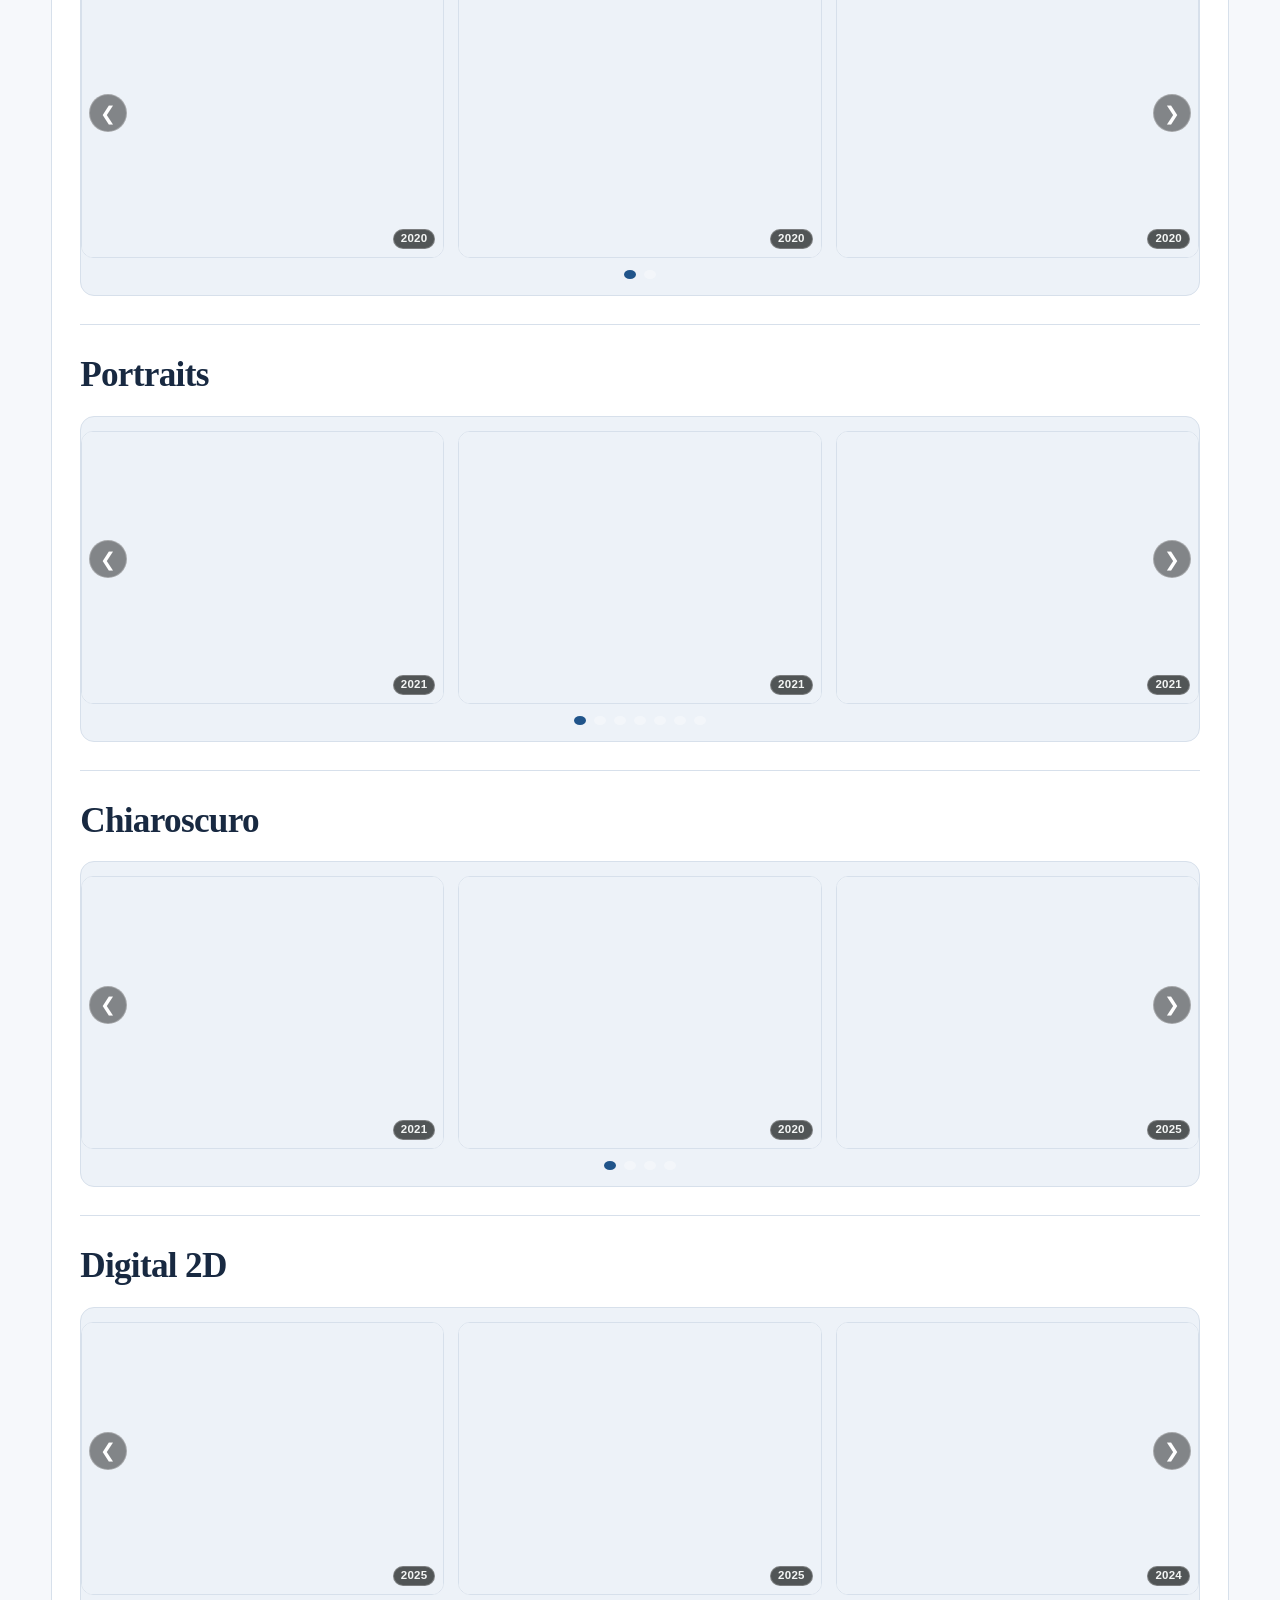
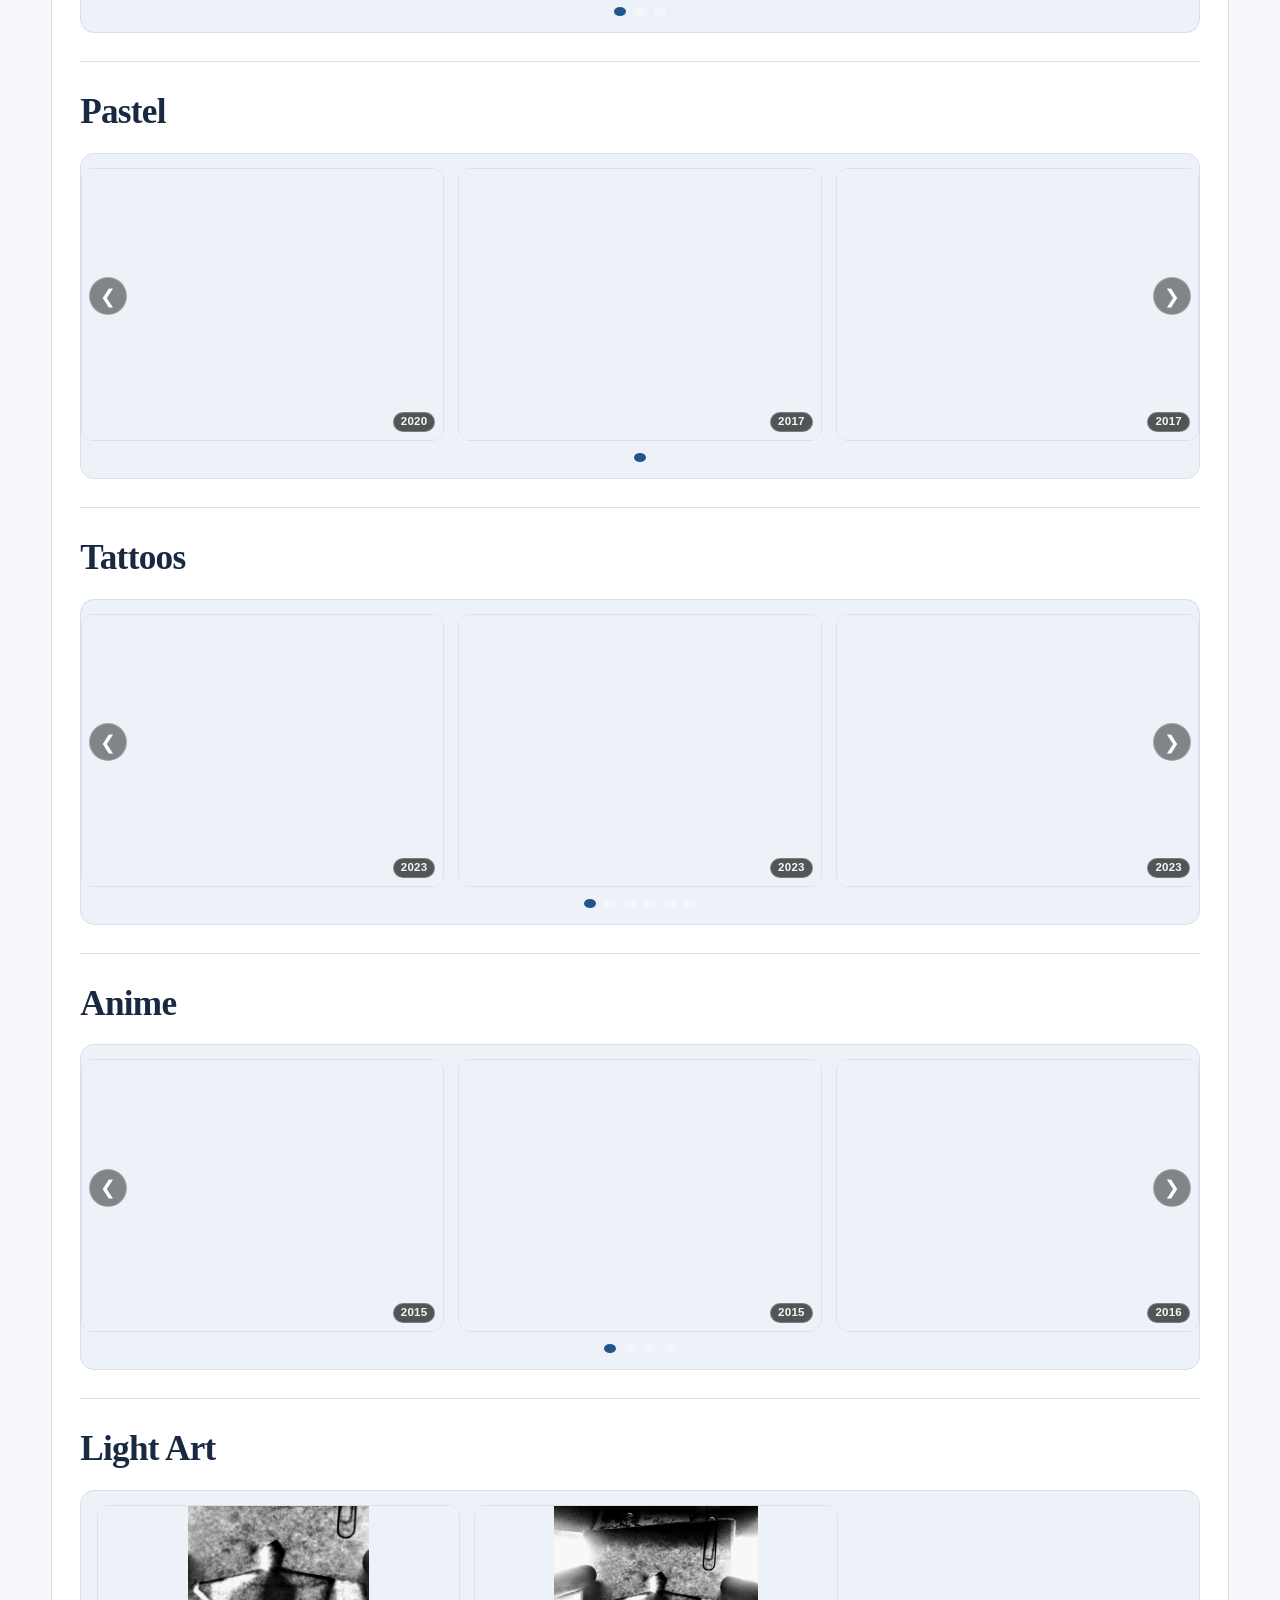
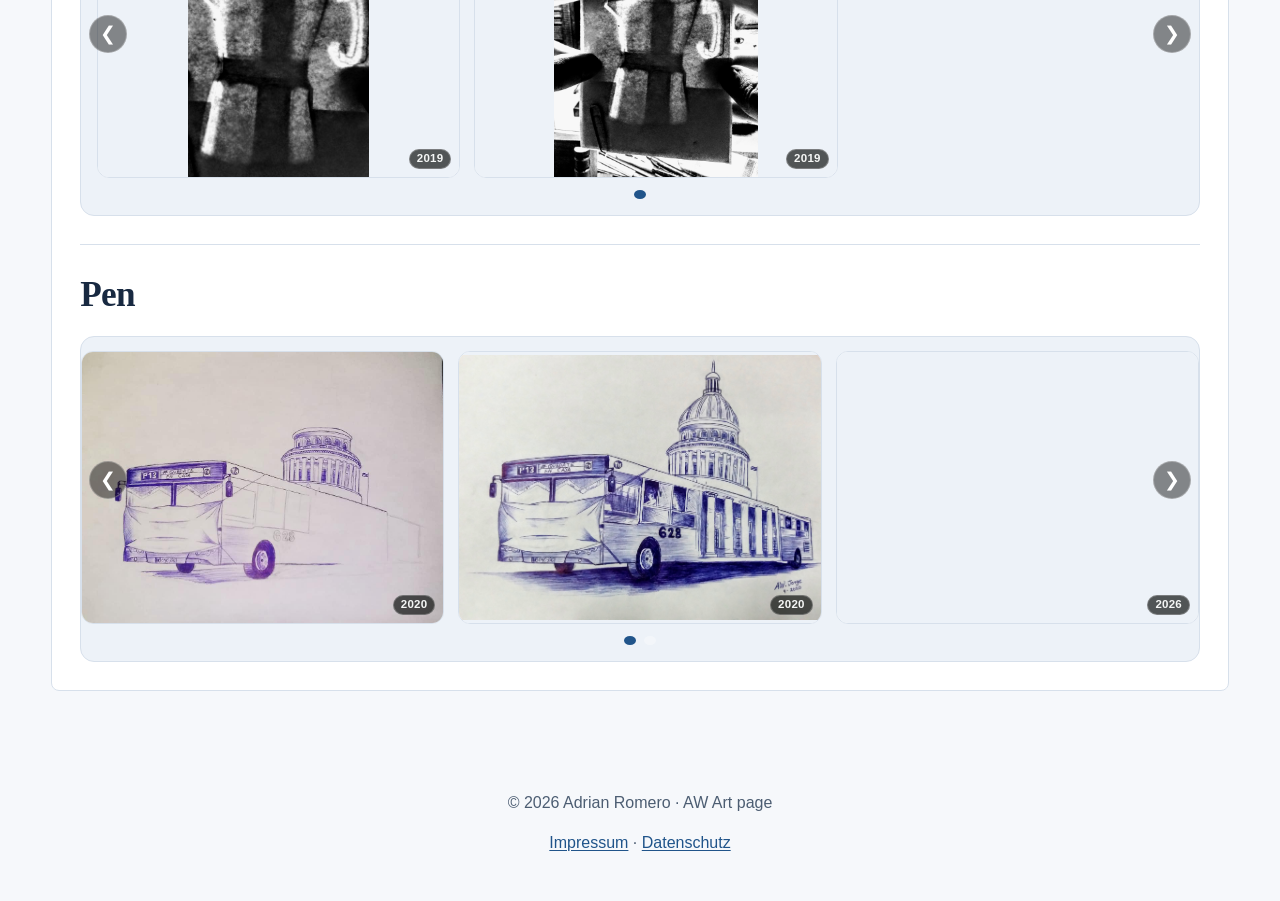
==== commit 817498e7: "Add files via upload" ====
--- a/arte.html
+++ b/arte.html
@@ -1,4 +1,4 @@
-﻿<!doctype html>
+<!doctype html>
 <html lang="en">
 <head>
   <meta charset="UTF-8" />
@@ -7,7 +7,7 @@
   <link rel="preconnect" href="https://fonts.googleapis.com" />
   <link rel="preconnect" href="https://fonts.gstatic.com" crossorigin />
   <link href="https://fonts.googleapis.com/css2?family=Bebas+Neue&family=Space+Grotesk:wght@400;500;700&display=swap" rel="stylesheet" />
-  <link rel="stylesheet" href="styles.css?v=20260313-2" />
+  <link rel="stylesheet" href="styles-light.css?v=2" />
   <script src="script.js?v=20260220-1" defer></script>
   <style>
     .hero.hero-compact {
--- a/styles-light.css
+++ b/styles-light.css
@@ -0,0 +1,1760 @@
+/* Light palette: edit the color variables below to adjust the theme. */
+:root {
+  --bg: #f6f8fb;
+  --bg-soft: #edf2f8;
+  --card: #ffffff;
+  --line: #d7e0eb;
+  --text: #182941;
+  --muted: #4c5d72;
+  --accent: #20548a;
+  --accent-2: #24486e;
+  --radius: 8px;
+}
+
+* {
+  box-sizing: border-box;
+}
+
+html,
+body {
+  margin: 0;
+  padding: 0;
+}
+
+body {
+  font-family: "Segoe UI", sans-serif;
+  color: var(--text);
+  background: linear-gradient(180deg, #edf2f8 0, var(--bg) 26rem);
+  min-height: 100vh;
+  line-height: 1.5;
+  overflow-x: hidden;
+}
+
+.noise { display: none; }
+
+h1,
+h2,
+.logo {
+  font-family: Georgia, serif;
+  letter-spacing: -0.02em;
+  margin: 0;
+}
+
+h3 {
+  margin: 0;
+  font-size: 1.15rem;
+}
+
+a {
+  color: inherit;
+  text-decoration: none;
+}
+
+.hero {
+  padding: 86px clamp(20px, 4vw, 56px) 70px;
+}
+
+.topbar {
+  position: fixed;
+  top: 7px;
+  left: clamp(20px, 4vw, 56px);
+  right: clamp(20px, 4vw, 56px);
+  z-index: 1000;
+  display: flex;
+  justify-content: space-between;
+  align-items: center;
+  gap: 12px;
+  margin-bottom: 0;
+  padding: 7px 10px;
+  border: 1px solid var(--line);
+  border-radius: var(--radius);
+  background: rgba(255, 255, 255, 0.97);
+  backdrop-filter: blur(8px);
+  -webkit-backdrop-filter: blur(8px);
+}
+
+.logo {
+  font-size: clamp(1.28rem, 2.55vw, 1.87rem);
+  flex: 0 0 auto;
+}
+
+.menu {
+  display: flex;
+  flex: 1 1 auto;
+  justify-content: flex-end;
+  min-width: 0;
+  gap: 16px;
+  flex-wrap: nowrap;
+  overflow-x: auto;
+  scrollbar-width: none;
+  -ms-overflow-style: none;
+}
+
+.menu::-webkit-scrollbar {
+  display: none;
+}
+
+.menu a {
+  color: var(--muted);
+  border-bottom: 2px solid transparent;
+  padding: 6px 8px;
+  white-space: nowrap;
+}
+
+.menu a:hover,
+.menu a.active {
+  border-bottom-color: var(--accent);
+  color: var(--accent);
+}
+
+.hero-content {
+  max-width: 760px;
+}
+
+.hero-grid {
+  display: grid;
+  gap: 22px;
+}
+
+.hero-text {
+  max-width: 760px;
+  min-width: 0;
+  container-type: inline-size;
+}
+
+.hero-name {
+  font-size: min(6.3cqi, 3.4rem);
+  line-height: 1.08;
+  white-space: nowrap;
+}
+
+.profile-card {
+  background: var(--card);
+  border: 1px solid var(--line);
+  border-radius: var(--radius);
+  padding: 14px;
+}
+
+.profile-role {
+  text-align: center;
+}
+
+.profile-photo {
+  width: 100%;
+  aspect-ratio: 4 / 4;
+  border-radius: 12px;
+  object-fit: cover;
+  border: 1px solid var(--line);
+  margin-bottom: 10px;
+}
+
+.profile-card p {
+  color: var(--muted);
+  margin: 8px 0 0;
+  font-size: 0.95rem;
+}
+
+.profile-links {
+  display: grid;
+  grid-template-columns: repeat(3, minmax(0, 1fr));
+  gap: 6px;
+  margin-top: 10px;
+}
+
+.profile-links a {
+  display: grid;
+  place-items: center;
+  min-height: 44px;
+  padding: 4px;
+  border: 1px solid var(--line);
+  border-radius: 6px;
+  background: var(--bg-soft);
+  color: var(--accent);
+  font-size: 0.8rem;
+  font-weight: 700;
+}
+
+.profile-links a:hover,
+.profile-links a:focus-visible {
+  border-color: var(--accent);
+  text-decoration: underline;
+}
+
+.profile-list {
+  margin: 10px 0 0;
+  padding-left: 18px;
+  color: var(--muted);
+  display: grid;
+  gap: 6px;
+  font-size: 0.94rem;
+}
+
+.profile-list.compact {
+  margin-top: 0;
+}
+
+.eyebrow {
+  color: var(--accent-2);
+  text-transform: uppercase;
+  font-size: 0.8rem;
+  letter-spacing: 0.15em;
+  margin: 0 0 10px;
+}
+
+h1 {
+  font-size: clamp(2.3rem, 7vw, 5rem);
+  line-height: 0.95;
+  margin-bottom: 16px;
+}
+
+.lead {
+  max-width: 65ch;
+  color: var(--muted);
+  margin-bottom: 24px;
+}
+
+.button-row {
+  display: flex;
+  flex-wrap: wrap;
+  gap: 10px;
+}
+
+.hero-random-quote {
+  margin: 16px 0 0;
+  color: var(--muted);
+  font-size: clamp(1.08rem, 1.55vw, 1.25rem);
+  font-style: italic;
+  line-height: 1.45;
+  max-width: 62ch;
+}
+
+.btn {
+  display: inline-block;
+  background: var(--accent);
+  color: #fff;
+  font-weight: 700;
+  padding: 10px 16px;
+  border-radius: var(--radius);
+  border: none;
+}
+
+.btn:hover {
+  filter: brightness(1.05);
+}
+
+.btn-secondary {
+  background: var(--accent-2);
+}
+
+.btn-ghost {
+  background: transparent;
+  color: var(--text);
+  border: 1px solid var(--line);
+}
+
+.publications-cta {
+  display: flex;
+  justify-content: center;
+  margin-top: 10px;
+}
+
+.btn-publications {
+  background: var(--accent);
+  color: #fff;
+  border: none;
+  border-radius: var(--radius);
+  padding: 14px 34px;
+  font-size: 1.1rem;
+  font-weight: 700;
+  box-shadow: none;
+}
+
+.xima-actions .btn {
+  border: 1px solid transparent;
+}
+
+.xima-actions .xima-btn-official {
+  background: linear-gradient(125deg, #22d3ee, #0ea5e9);
+  color: #06253a;
+}
+
+.xima-actions .xima-btn-play {
+  background: linear-gradient(125deg, #84cc16, #22c55e);
+  color: #132b09;
+}
+
+.xima-actions .xima-btn-videos {
+  background: linear-gradient(125deg, #fb7185, #f97316);
+  color: #3a0f0f;
+}
+
+.xima-actions .xima-btn-bookweb {
+  background: linear-gradient(125deg, #c084fc, #8b5cf6);
+  color: #210a3c;
+}
+
+.xima-actions .xima-btn-book {
+  background: linear-gradient(125deg, #facc15, #f59e0b);
+  color: #352307;
+}
+
+main {
+  padding: 0 clamp(20px, 4vw, 56px) 70px;
+  display: grid;
+  gap: 42px;
+}
+
+.section {
+  background: var(--card);
+  backdrop-filter: blur(4px);
+  border: 1px solid var(--line);
+  border-radius: var(--radius);
+  padding: clamp(16px, 3vw, 28px);
+}
+
+.section-heading {
+  margin-bottom: 14px;
+}
+
+.section-note {
+  color: var(--muted);
+  margin: 6px 0 18px;
+}
+
+.hub-grid {
+  display: grid;
+  gap: 12px;
+}
+
+.hub-card {
+  padding: 14px;
+  border: 1px solid var(--line);
+  border-radius: 12px;
+  background: var(--card);
+}
+
+.hub-card h3 {
+  margin-top: 4px;
+}
+
+.hub-card p {
+  margin: 8px 0;
+  color: var(--muted);
+}
+
+.media-grid {
+  display: grid;
+  gap: 12px;
+}
+
+.media-card {
+  padding: 14px;
+  border: 1px solid var(--line);
+  border-radius: 12px;
+  background: var(--card);
+}
+
+.media-card h3 {
+  margin-top: 10px;
+}
+
+.media-card p {
+  margin: 8px 0 0;
+  color: var(--muted);
+}
+
+.media-video {
+  width: 100%;
+  aspect-ratio: 16 / 9;
+  border: 1px solid var(--line);
+  border-radius: 10px;
+  background: #000;
+}
+
+.media-cover {
+  display: block;
+  object-fit: cover;
+  object-position: center;
+}
+
+.section-media-contain .media-video {
+  object-fit: contain;
+  background: rgba(5, 6, 7, 0.92);
+}
+
+.mono {
+  font-family: ui-monospace, SFMono-Regular, Menlo, monospace;
+}
+
+.text-link {
+  color: var(--accent);
+  text-decoration: underline;
+  text-underline-offset: 2px;
+}
+
+.kpi-grid {
+  display: grid;
+  gap: 12px;
+}
+
+.kpi {
+  padding: 14px;
+  border: 1px solid var(--line);
+  border-radius: 12px;
+  background: var(--card);
+}
+
+.kpi p {
+  margin: 8px 0 0;
+  color: var(--muted);
+}
+
+.papers-grid {
+  display: grid;
+  gap: 12px;
+}
+
+.paper-feature-card {
+  grid-template-rows: auto 1fr;
+  min-width: 0;
+}
+
+.paper-content {
+  display: flex;
+  flex-direction: column;
+  min-width: 0;
+  overflow-wrap: anywhere;
+}
+
+.paper-feature-card .paper-links {
+  margin-top: auto;
+  padding-top: 6px;
+}
+
+.paper-card h3 {
+  margin-top: 4px;
+}
+
+.paper-card p {
+  margin: 8px 0;
+  color: var(--muted);
+}
+
+.paper-figure-link {
+  position: relative;
+  display: block;
+  overflow: hidden;
+}
+
+.paper-figure {
+  position: absolute;
+  inset: 0;
+  width: 100%;
+  height: 100%;
+  display: block;
+  object-fit: contain;
+}
+
+.paper-authors {
+  color: var(--muted);
+}
+
+.paper-summary {
+  color: var(--text) !important;
+  max-width: 78ch;
+}
+
+.paper-meta {
+  font-size: 0.86rem;
+  letter-spacing: 0.04em;
+  color: var(--accent-2) !important;
+  text-transform: uppercase;
+}
+
+.paper-links {
+  display: flex;
+  gap: 12px;
+  flex-wrap: wrap;
+}
+
+.additional-publications {
+  margin-top: 22px;
+}
+
+.additional-publications h3 {
+  margin-bottom: 12px;
+}
+
+.compact-papers-grid {
+  display: grid;
+  gap: 12px;
+}
+
+.paper-compact {
+  align-content: start;
+}
+
+.paper-compact h3 {
+  font-size: 1rem;
+}
+
+.scroll-carousel {
+  position: relative;
+  padding: 0 46px;
+}
+
+.scroll-arrow {
+  position: absolute;
+  top: 50%;
+  z-index: 3;
+  width: 38px;
+  height: 38px;
+  border: 1px solid var(--line);
+  border-radius: 999px;
+  background: var(--card);
+  color: var(--text);
+  font-size: 1.18rem;
+  line-height: 1;
+  display: grid;
+  place-items: center;
+  cursor: pointer;
+  transform: translateY(-50%);
+  transition: background 0.2s ease, border-color 0.2s ease, color 0.2s ease, opacity 0.2s ease;
+}
+
+.scroll-arrow:hover {
+  border-color: var(--accent);
+  background: var(--bg-soft);
+  color: var(--accent);
+}
+
+.scroll-arrow:focus-visible {
+  outline: 2px solid var(--accent-2);
+  outline-offset: 3px;
+}
+
+.scroll-arrow:disabled {
+  opacity: 0.35;
+  cursor: not-allowed;
+}
+
+.scroll-arrow-prev {
+  left: 0;
+}
+
+.scroll-arrow-next {
+  right: 0;
+}
+
+.posters-grid:focus-visible,
+.talks-grid:focus-visible {
+  outline: 2px solid var(--accent-2);
+  outline-offset: 4px;
+}
+
+.posters-grid {
+  display: flex;
+  width: 100%;
+  max-width: 100%;
+  min-width: 0;
+  gap: 14px;
+  overflow-x: auto;
+  overflow-y: hidden;
+  padding: 2px 2px 14px;
+  scroll-snap-type: x mandatory;
+  scrollbar-color: var(--accent) var(--line);
+  scrollbar-width: thin;
+}
+
+#posters {
+  overflow: hidden;
+}
+
+.posters-grid::-webkit-scrollbar {
+  height: 10px;
+}
+
+.posters-grid::-webkit-scrollbar-track {
+  background: var(--line);
+  border-radius: 999px;
+}
+
+.posters-grid::-webkit-scrollbar-thumb {
+  background: var(--accent);
+  border-radius: 999px;
+}
+
+.poster-card {
+  flex: 0 0 clamp(260px, 28vw, 340px);
+  padding: 14px;
+  border: 1px solid var(--line);
+  border-radius: 12px;
+  background: var(--card);
+  display: grid;
+  gap: 10px;
+  scroll-snap-align: start;
+  align-content: start;
+}
+
+.poster-image-link {
+  display: block;
+  border: 1px solid var(--line);
+  border-radius: 10px;
+  overflow: hidden;
+  background: var(--bg-soft);
+}
+
+.poster-image {
+  width: 100%;
+  aspect-ratio: 3 / 4;
+  display: block;
+  object-fit: contain;
+  background: var(--bg-soft);
+}
+
+.poster-meta {
+  margin: 0;
+  color: var(--muted);
+}
+
+.talks-grid {
+  display: flex;
+  width: 100%;
+  max-width: 100%;
+  min-width: 0;
+  gap: 14px;
+  overflow-x: auto;
+  overflow-y: hidden;
+  padding: 2px 2px 14px;
+  scroll-snap-type: x mandatory;
+  scrollbar-color: var(--accent) var(--line);
+  scrollbar-width: thin;
+}
+
+.talks-grid::-webkit-scrollbar {
+  height: 10px;
+}
+
+.talks-grid::-webkit-scrollbar-track {
+  background: var(--line);
+  border-radius: 999px;
+}
+
+.talks-grid::-webkit-scrollbar-thumb {
+  background: var(--accent);
+  border-radius: 999px;
+}
+
+#talks {
+  overflow: hidden;
+}
+
+.talk-card {
+  flex: 0 0 clamp(320px, 36vw, 460px);
+  padding: 14px;
+  border: 1px solid var(--line);
+  border-radius: 12px;
+  background: var(--card);
+  display: grid;
+  gap: 10px;
+  scroll-snap-align: start;
+  align-content: start;
+}
+
+.talk-preview-image {
+  width: 100%;
+  min-height: 0;
+  aspect-ratio: 16 / 10;
+  border: 1px solid var(--line);
+  border-radius: 10px;
+  display: block;
+  object-fit: contain;
+  background: var(--bg-soft);
+}
+
+.talk-meta {
+  margin: 0;
+  color: var(--muted);
+}
+
+.events-grid,
+.papers-feature-grid {
+  display: grid;
+  gap: 14px;
+}
+
+.paper-feature-card,
+.event-card {
+  display: grid;
+  gap: 12px;
+}
+
+.paper-card,
+.event-card {
+  padding: 14px;
+  border: 1px solid var(--line);
+  border-radius: 12px;
+  background: var(--card);
+}
+
+.event-card-feature {
+  background:
+    linear-gradient(135deg, rgba(80, 126, 181, 0.10), transparent 38%),
+    var(--card);
+}
+
+.event-photo-placeholder {
+  min-height: 150px;
+  border: 1px solid var(--line);
+  border-radius: 10px;
+  display: grid;
+  place-items: center;
+  overflow: hidden;
+  background:
+    radial-gradient(circle at 28% 20%, rgba(123, 162, 204, 0.24), transparent 34%),
+    radial-gradient(circle at 78% 72%, rgba(167, 193, 223, 0.24), transparent 34%),
+    linear-gradient(135deg, rgba(255, 255, 255, 0.07), rgba(255, 255, 255, 0.02));
+  color: var(--text);
+}
+
+.event-photo-placeholder span {
+  padding: 6px 10px;
+  border: 1px solid var(--line);
+  border-radius: 999px;
+  background: var(--card);
+  font-weight: 700;
+}
+
+.event-photo,
+.paper-figure-link {
+  width: 100%;
+  aspect-ratio: 16 / 10;
+  border: 1px solid var(--line);
+  border-radius: 10px;
+  background: var(--bg-soft);
+}
+
+.event-photo {
+  display: block;
+  object-fit: cover;
+  object-position: center;
+}
+
+.event-content {
+  min-width: 0;
+}
+
+.event-card p {
+  margin: 8px 0 0;
+  color: var(--muted);
+}
+
+.event-meta,
+.education-year {
+  color: var(--accent-2) !important;
+  font-size: 0.84rem;
+  letter-spacing: 0.08em;
+  text-transform: uppercase;
+}
+
+.events-compact {
+  margin-top: 20px;
+  padding-top: 18px;
+  border-top: 1px solid var(--line);
+}
+
+.event-list {
+  margin: 10px 0 0;
+  padding-left: 18px;
+  display: grid;
+  gap: 8px;
+  color: var(--muted);
+}
+
+.event-list span {
+  color: var(--accent);
+  font-weight: 700;
+}
+
+.education-timeline {
+  display: grid;
+  gap: 12px;
+}
+
+.education-card {
+  padding: 14px;
+  border: 1px solid var(--line);
+  border-radius: 12px;
+  background: var(--card);
+}
+
+.education-card p {
+  margin: 8px 0 0;
+  color: var(--muted);
+}
+
+.education-note {
+  font-size: 0.95rem;
+}
+
+.split-note {
+  display: grid;
+  gap: 8px;
+}
+
+.xima-book {
+  display: grid;
+  gap: 12px;
+  margin: 14px 0 12px;
+}
+
+.xima-book-cover {
+  width: 100%;
+  max-width: 320px;
+  aspect-ratio: 3 / 4;
+  display: block;
+  object-fit: contain;
+  border: 1px solid var(--line);
+  border-radius: 12px;
+  background: var(--bg-soft);
+  padding: 10px;
+  justify-self: center;
+}
+
+.xima-media-carousel {
+  margin: 8px 0 14px;
+}
+
+.xima-media-link {
+  display: block;
+  color: inherit;
+  text-decoration: none;
+}
+
+h2 {
+  font-size: clamp(1.8rem, 5vw, 3rem);
+}
+
+.gallery-list {
+  display: grid;
+  gap: 28px;
+}
+
+.gallery-block + .gallery-block {
+  border-top: 1px solid var(--line);
+  padding-top: 24px;
+}
+
+.gallery-block .section-heading h2 {
+  font-size: clamp(1.5rem, 4vw, 2.2rem);
+}
+
+.gallery-digital .card img,
+.gallery-anime .card img,
+.gallery-chiaroscuro .card img,
+.gallery-light .card img {
+  object-fit: contain;
+  background: var(--bg-soft);
+}
+
+.carousel {
+  --visible-cards: 2;
+  --gap: 12px;
+  position: relative;
+  border-radius: 14px;
+  border: 1px solid var(--line);
+  background: var(--bg-soft);
+  padding: 14px 0 16px;
+}
+
+.carousel-window {
+  overflow-x: auto;
+  overflow-y: hidden;
+  padding: 0 16px;
+  scrollbar-width: none;
+  -webkit-overflow-scrolling: touch;
+  scroll-snap-type: x mandatory;
+}
+
+.carousel-window::-webkit-scrollbar {
+  display: none;
+}
+
+.js-ready .carousel-window {
+  overflow: hidden;
+}
+
+.track {
+  display: flex;
+  gap: var(--gap);
+  transition: transform 0.28s ease;
+  will-change: transform;
+  width: max-content;
+}
+
+.js-ready .track {
+  width: auto;
+}
+
+.card {
+  position: relative;
+  flex: 0 0 50%;
+  flex: 0 0 calc((100% - (var(--visible-cards) - 1) * var(--gap)) / var(--visible-cards));
+  min-width: 0;
+  border-radius: 12px;
+  border: 1px solid var(--line);
+  overflow: hidden;
+  background: var(--card);
+  scroll-snap-align: start;
+}
+
+.card img {
+  width: 100%;
+  aspect-ratio: 4 / 3;
+  display: block;
+  object-fit: cover;
+  background: var(--bg-soft);
+}
+
+.carousel-contain .card img {
+  object-fit: contain;
+  background: var(--bg-soft);
+}
+
+.card img[data-loaded="false"] {
+  filter: blur(8px);
+  transform: scale(1.015);
+}
+
+.card img[data-loaded="true"] {
+  filter: blur(0);
+  transform: none;
+  transition: filter 0.3s ease, transform 0.3s ease;
+}
+
+.lightbox-trigger {
+  cursor: zoom-in;
+}
+
+body.lightbox-open {
+  overflow: hidden;
+}
+
+.lightbox {
+  position: fixed;
+  inset: 0;
+  z-index: 1000;
+  display: grid;
+  place-items: center;
+  padding: clamp(12px, 3vw, 26px);
+}
+
+.lightbox[hidden] {
+  display: none;
+}
+
+.lightbox-backdrop {
+  position: absolute;
+  inset: 0;
+  background: rgba(6, 8, 9, 0.8);
+  backdrop-filter: blur(4px);
+}
+
+.lightbox-dialog {
+  position: relative;
+  z-index: 2;
+  width: min(1200px, 100%);
+  display: grid;
+  grid-template-columns: 56px minmax(0, 1fr) 56px;
+  align-items: center;
+  gap: clamp(8px, 2vw, 16px);
+}
+
+.lightbox-figure {
+  margin: 0;
+  border-radius: 12px;
+  overflow: hidden;
+  border: 1px solid var(--line);
+  background: rgba(0, 0, 0, 0.45);
+}
+
+.lightbox-image {
+  width: 100%;
+  max-height: min(82vh, 900px);
+  display: block;
+  object-fit: contain;
+  background: #000;
+}
+
+.lightbox-caption {
+  margin: 0;
+  padding: 10px 12px;
+  color: #f4f6f5;
+  text-align: center;
+  font-size: 0.92rem;
+}
+
+.lightbox-nav,
+.lightbox-close {
+  border: 1px solid rgba(255, 255, 255, 0.28);
+  background: rgba(0, 0, 0, 0.58);
+  color: #fff;
+  border-radius: 999px;
+  cursor: pointer;
+}
+
+.lightbox-nav {
+  width: 48px;
+  height: 48px;
+  font-size: 1.4rem;
+}
+
+.lightbox-nav:disabled {
+  opacity: 0.4;
+  cursor: not-allowed;
+}
+
+.lightbox-close {
+  position: absolute;
+  top: -12px;
+  right: -12px;
+  width: 40px;
+  height: 40px;
+  font-size: 1.4rem;
+  line-height: 1;
+  z-index: 3;
+}
+
+.caption {
+  margin: 0;
+  padding: 10px 11px;
+  color: var(--muted);
+  font-size: 0.9rem;
+}
+
+.control {
+  position: absolute;
+  top: 44%;
+  transform: translateY(-50%);
+  width: 38px;
+  height: 38px;
+  border: 1px solid rgba(255, 255, 255, 0.28);
+  border-radius: 50%;
+  background: rgba(0, 0, 0, 0.45);
+  color: white;
+  font-size: 1.2rem;
+  cursor: pointer;
+  z-index: 2;
+}
+
+.control.prev {
+  left: 8px;
+}
+
+.control.next {
+  right: 8px;
+}
+
+.dots {
+  margin-top: 12px;
+  display: flex;
+  justify-content: center;
+  gap: 8px;
+}
+
+.dot {
+  width: 9px;
+  height: 9px;
+  border-radius: 50%;
+  border: none;
+  background: rgba(255, 255, 255, 0.35);
+  cursor: pointer;
+}
+
+.dot.active {
+  background: var(--accent);
+}
+
+.contact p {
+  color: var(--muted);
+  max-width: 65ch;
+}
+
+footer {
+  padding: 14px 20px 30px;
+  text-align: center;
+  color: var(--muted);
+}
+
+.reveal {
+  opacity: 0;
+  transform: translateY(10px);
+  animation: reveal 0.7s ease forwards;
+}
+
+@keyframes reveal {
+  to {
+    opacity: 1;
+    transform: translateY(0);
+  }
+}
+
+@media (min-width: 860px) {
+  .hero-grid {
+    grid-template-columns: minmax(0, 1fr) 320px;
+    align-items: start;
+  }
+
+  .hub-grid {
+    grid-template-columns: repeat(2, minmax(0, 1fr));
+  }
+
+  .media-grid {
+    grid-template-columns: repeat(2, minmax(0, 1fr));
+  }
+
+  .events-grid,
+  .papers-feature-grid {
+    grid-template-columns: repeat(2, minmax(0, 1fr));
+  }
+
+  .education-timeline {
+    grid-template-columns: repeat(3, minmax(0, 1fr));
+  }
+
+  .split-note {
+    grid-template-columns: repeat(2, minmax(0, 1fr));
+    align-items: start;
+  }
+
+  .xima-book {
+    grid-template-columns: minmax(220px, 320px) minmax(0, 1fr);
+    align-items: start;
+  }
+
+  .xima-book-cover {
+    max-width: none;
+    justify-self: stretch;
+  }
+
+  .xima-book .hub-grid {
+    grid-template-columns: repeat(2, minmax(0, 1fr));
+  }
+
+  .kpi-grid,
+  .papers-grid {
+    grid-template-columns: repeat(3, minmax(0, 1fr));
+  }
+
+  .compact-papers-grid {
+    grid-template-columns: repeat(3, minmax(0, 1fr));
+  }
+
+  .posters-grid {
+    grid-template-columns: repeat(2, minmax(0, 1fr));
+  }
+
+  .talks-grid {
+    grid-template-columns: repeat(2, minmax(0, 1fr));
+  }
+}
+
+
+
+@media (min-width: 1200px) {
+  .hub-grid {
+    grid-template-columns: repeat(4, minmax(0, 1fr));
+  }
+
+  .xima-book .hub-grid {
+    grid-template-columns: repeat(2, minmax(0, 1fr));
+  }
+
+  .media-grid {
+    grid-template-columns: repeat(3, minmax(0, 1fr));
+  }
+
+  .events-grid,
+  .papers-feature-grid {
+    grid-template-columns: repeat(3, minmax(0, 1fr));
+  }
+
+  .posters-grid {
+    grid-auto-columns: unset;
+  }
+
+  .talks-grid {
+    grid-template-columns: repeat(2, minmax(0, 1fr));
+  }
+}
+
+@media (min-width: 960px) {
+  .card {
+    flex-basis: 33.3333%;
+  }
+
+  .carousel {
+    --visible-cards: 3;
+    --gap: 14px;
+    max-width: 1120px;
+    margin-inline: auto;
+  }
+}
+
+@media (max-width: 760px) {
+  .scroll-carousel {
+    padding: 0;
+  }
+
+  .scroll-arrow {
+    width: 30px;
+    height: 30px;
+    font-size: 1rem;
+  }
+
+  .scroll-arrow-prev {
+    left: 4px;
+  }
+
+  .scroll-arrow-next {
+    right: 4px;
+  }
+
+  .events-grid,
+  .education-timeline {
+    grid-template-columns: 1fr;
+  }
+
+  .event-card-feature {
+    grid-template-columns: 1fr;
+  }
+
+  .talks-grid {
+    grid-template-columns: 1fr;
+  }
+  .posters-grid {
+    display: flex;
+  }
+
+  .poster-card {
+    flex-basis: min(86%, 320px);
+  }
+  .hero {
+    padding-top: 128px;
+  }
+
+  .topbar {
+    top: 7px;
+    left: 12px;
+    right: 12px;
+    border-radius: 16px;
+    padding: 8px;
+    gap: 7px;
+    flex-wrap: wrap;
+  }
+
+  .topbar .logo {
+    width: 100%;
+    font-size: clamp(1.15rem, 6vw, 1.49rem);
+  }
+
+  .menu {
+    width: 100%;
+    justify-content: flex-start;
+    gap: 8px;
+    padding-bottom: 2px;
+  }
+
+  .menu a {
+    font-size: 0.88rem;
+  }
+
+  .carousel {
+    --gap: 10px;
+  }
+
+  .carousel-window {
+    padding: 0 12px;
+  }
+
+  .card img {
+    max-height: 220px;
+  }
+
+  .control {
+    width: 34px;
+    height: 34px;
+    font-size: 1.1rem;
+  }
+
+  .lightbox-dialog {
+    grid-template-columns: 42px minmax(0, 1fr) 42px;
+    gap: 8px;
+  }
+
+  .lightbox-nav {
+    width: 40px;
+    height: 40px;
+    font-size: 1.2rem;
+  }
+
+  .lightbox-close {
+    top: -8px;
+    right: -2px;
+  }
+
+  .lightbox-image {
+    max-height: 72vh;
+  }
+}
+
+@media (prefers-reduced-motion: reduce) {
+  .track {
+    transition: none;
+  }
+
+  .reveal {
+    opacity: 1;
+    transform: none;
+    animation: none;
+  }
+}
+
+
+
+
+
+
+
+
+
+
+
+
+
+
+
+
+
+
+.acrylic-process-grid {
+  width: 85%;
+  margin: 18px auto 0;
+  display: grid;
+  grid-template-columns: repeat(2, minmax(0, 1fr));
+  gap: 14px;
+}
+
+
+.acrylic-process-compare {
+  border: 1px solid var(--line);
+  border-radius: 14px;
+  padding: 14px;
+  background: var(--card);
+}
+
+.acrylic-process-compare .section-note {
+  margin: 0 0 12px;
+}
+
+.image-compare {
+  position: relative;
+  max-width: 1120px;
+  margin: 0 auto;
+  border-radius: 12px;
+  overflow: hidden;
+  border: 1px solid var(--line);
+  background: var(--bg-soft);
+}
+
+.image-compare-after {
+  display: block;
+  width: 100%;
+  height: auto;
+  user-select: none;
+  -webkit-user-drag: none;
+}
+
+.image-compare-before-wrap {
+  position: absolute;
+  top: 0;
+  left: 0;
+  bottom: 0;
+  width: 50%;
+  overflow: hidden;
+  border-right: 2px solid rgba(255, 255, 255, 0.78);
+}
+
+.image-compare-before {
+  display: block;
+  width: var(--compare-image-width, 100%);
+  max-width: none;
+  height: auto;
+  user-select: none;
+  -webkit-user-drag: none;
+}
+
+.image-compare-range {
+  position: absolute;
+  inset: 0;
+  width: 100%;
+  height: 100%;
+  margin: 0;
+  opacity: 0;
+  cursor: ew-resize;
+  z-index: 4;
+}
+
+.image-compare-handle {
+  position: absolute;
+  top: 50%;
+  left: 50%;
+  width: 48px;
+  height: 48px;
+  border-radius: 50%;
+  border: 1px solid rgba(255, 255, 255, 0.85);
+  background: rgba(13, 20, 18, 0.86);
+  color: #fff;
+  display: grid;
+  place-items: center;
+  pointer-events: none;
+  transform: translate(-50%, -50%);
+  z-index: 3;
+  box-shadow: 0 8px 20px rgba(0, 0, 0, 0.35);
+}
+
+.image-compare-handle::before {
+  content: "\2039\2009\203A";
+  font-size: 1.22rem;
+  line-height: 1;
+}
+
+@media (max-width: 760px) {
+  .acrylic-process-grid {
+    width: 100%;
+    grid-template-columns: 1fr;
+    gap: 12px;
+  }
+
+  .image-compare-handle {
+    width: 42px;
+    height: 42px;
+  }
+}
+
+.card-year {
+  position: absolute;
+  right: 8px;
+  bottom: 8px;
+  padding: 3px 7px;
+  border-radius: 999px;
+  border: 1px solid rgba(255, 255, 255, 0.24);
+  background: rgba(8, 11, 10, 0.68);
+  color: #f4f6f5;
+  font-size: 0.72rem;
+  line-height: 1;
+  font-weight: 600;
+  letter-spacing: 0.02em;
+  backdrop-filter: blur(2px);
+  -webkit-backdrop-filter: blur(2px);
+  pointer-events: none;
+}
+
+@media (max-width: 760px) {
+  .card-year {
+    right: 6px;
+    bottom: 6px;
+    padding: 2px 6px;
+    font-size: 0.67rem;
+  }
+}
+
+.acrylic-video-grid {
+  width: 85%;
+  margin: 14px auto 0;
+  display: grid;
+  grid-template-columns: repeat(2, minmax(0, 1fr));
+  gap: 14px;
+}
+
+.acrylic-video-item {
+  border: 1px solid var(--line);
+  border-radius: 14px;
+  padding: 10px;
+  background: var(--card);
+}
+
+.acrylic-video {
+  width: 100%;
+  display: block;
+  border: 1px solid var(--line);
+  border-radius: 10px;
+  background: rgba(5, 6, 7, 0.92);
+}
+
+@media (max-width: 760px) {
+  .acrylic-video-grid {
+    width: 100%;
+    grid-template-columns: 1fr;
+    gap: 12px;
+  }
+}
+
+.acrylic-media-compare-test {
+  width: 85%;
+  margin: 14px auto 0;
+}
+
+.acrylic-media-compare-grid {
+  width: 85%;
+  margin: 14px auto 0;
+  display: grid;
+  grid-template-columns: repeat(2, minmax(0, 1fr));
+  gap: 14px;
+  align-items: start;
+}
+
+.acrylic-media-compare-grid .acrylic-media-compare-test {
+  width: 100%;
+  margin: 0;
+}
+
+.video-overlay-compare {
+  position: relative;
+  max-width: 1120px;
+  margin: 0 auto;
+  border-radius: 12px;
+  overflow: hidden;
+  border: 1px solid var(--line);
+  background: transparent;
+}
+
+.video-overlay-compare::before {
+  content: "";
+  position: absolute;
+  inset: 0;
+  background: transparent;
+  pointer-events: none;
+  z-index: 1;
+}
+
+.video-overlay-base {
+  width: 100%;
+  display: block;
+  position: relative;
+  z-index: 0;
+}
+
+.video-overlay-image {
+  position: absolute;
+  inset: 0;
+  width: 100%;
+  height: 100%;
+  object-fit: contain;
+  background: transparent;
+  transform-origin: top right;
+  transform: scale(var(--overlay-scale, 0.34));
+  border: 1px solid rgba(255, 255, 255, 0.72);
+  border-radius: 10px;
+  box-shadow: 0 10px 24px rgba(0, 0, 0, 0.45);
+  transition: transform 120ms linear, border-radius 120ms linear, border-width 120ms linear, box-shadow 120ms linear;
+  z-index: 2;
+  pointer-events: none;
+}
+
+.video-overlay-range {
+  cursor: nwse-resize;
+  pointer-events: none;
+}
+
+.video-overlay-handle {
+  width: 40px;
+  height: 40px;
+  z-index: 5;
+  pointer-events: auto;
+  cursor: nwse-resize;
+  touch-action: none;
+}
+
+.video-overlay-handle::before {
+  content: "\2194";
+  display: inline-block;
+  transform: rotate(-45deg);
+  font-size: 1.08rem;
+}
+
+@media (max-width: 760px) {
+  .acrylic-media-compare-test {
+    width: 100%;
+  }
+
+  .acrylic-media-compare-grid {
+    width: 100%;
+    grid-template-columns: 1fr;
+    gap: 12px;
+  }
+
+  .video-overlay-handle {
+    width: 36px;
+    height: 36px;
+  }
+}
+
+@media (max-width: 760px) {
+  .acrylic-process-grid,
+  .acrylic-video-grid,
+  .acrylic-media-compare-grid {
+    width: 100%;
+    max-width: 100%;
+    margin: 12px 0 0;
+    gap: 10px;
+    justify-items: start;
+  }
+
+  .acrylic-process-compare,
+  .acrylic-video-item,
+  .acrylic-media-compare-test {
+    width: min(100%, 400px);
+    max-width: 100%;
+    margin: 0;
+  }
+
+  .acrylic-process-compare {
+    padding: 8px;
+  }
+
+  .acrylic-video-item {
+    padding: 6px;
+  }
+
+  .image-compare,
+  .video-overlay-compare {
+    width: 100%;
+    max-width: 100%;
+    max-height: none;
+  }
+
+  .image-compare-after,
+  .acrylic-video,
+  .video-overlay-base {
+    width: 100%;
+    max-width: 100%;
+    max-height: none;
+  }
+
+  .image-compare-before {
+    width: var(--compare-image-width, 100%);
+    max-width: none;
+    max-height: none;
+  }
+}
+
+/* Academic homepage */
+#home {
+  padding-bottom: 44px;
+}
+
+#home .hero-grid {
+  max-width: 1200px;
+  margin-inline: auto;
+  gap: clamp(22px, 5vw, 64px);
+}
+
+.hero-header-image {
+  margin: 24px 0 0;
+  overflow: hidden;
+  border: 1px solid var(--line);
+  border-radius: var(--radius);
+}
+
+.hero-header-image img {
+  width: 100%;
+  height: clamp(115px, 16vw, 175px);
+  display: block;
+  object-fit: cover;
+  object-position: center 45%;
+}
+
+.profile-cv-btn {
+  width: 100%;
+  margin-top: 14px;
+  text-align: center;
+}
+
+.research-interests {
+  max-width: 720px;
+  margin-top: 18px;
+  padding: 12px 14px;
+  border: 1px solid var(--line);
+  border-radius: var(--radius);
+  background: var(--card);
+  backdrop-filter: blur(4px);
+  -webkit-backdrop-filter: blur(4px);
+}
+
+.research-interests h2 {
+  font-size: clamp(1.18rem, 2.5vw, 1.55rem);
+  margin: 0 0 6px;
+}
+
+.research-advisors {
+  margin-top: 16px;
+  font-size: 0.9rem;
+}
+
+.research-advisors h2 {
+  font: inherit;
+  font-weight: 700;
+  letter-spacing: normal;
+}
+
+.research-advisors ul {
+  display: flex;
+  flex-wrap: wrap;
+  gap: 4px 18px;
+  margin: 4px 0 0;
+  padding: 0;
+  list-style: none;
+}
+
+.interest-list {
+  margin: 0;
+  padding-left: 18px;
+  display: grid;
+  grid-template-columns: repeat(2, minmax(0, 1fr));
+  column-gap: 24px;
+  row-gap: 6px;
+  color: var(--muted);
+  font-size: 0.88rem;
+  line-height: 1.35;
+}
+
+.interest-list li::marker {
+  color: var(--accent-2);
+}
+
+@media (max-width: 760px) {
+  .research-interests {
+    padding: 14px;
+  }
+
+  .interest-list {
+    grid-template-columns: 1fr;
+  }
+}
+
+/* Talks carousel overrides */
+.talks-grid {
+  display: flex;
+  grid-template-columns: none;
+}
+
+.talk-card {
+  flex: 0 0 clamp(320px, 36vw, 460px);
+}
+
+@media (max-width: 760px) {
+  .talk-card {
+    flex-basis: min(88%, 360px);
+  }
+}
